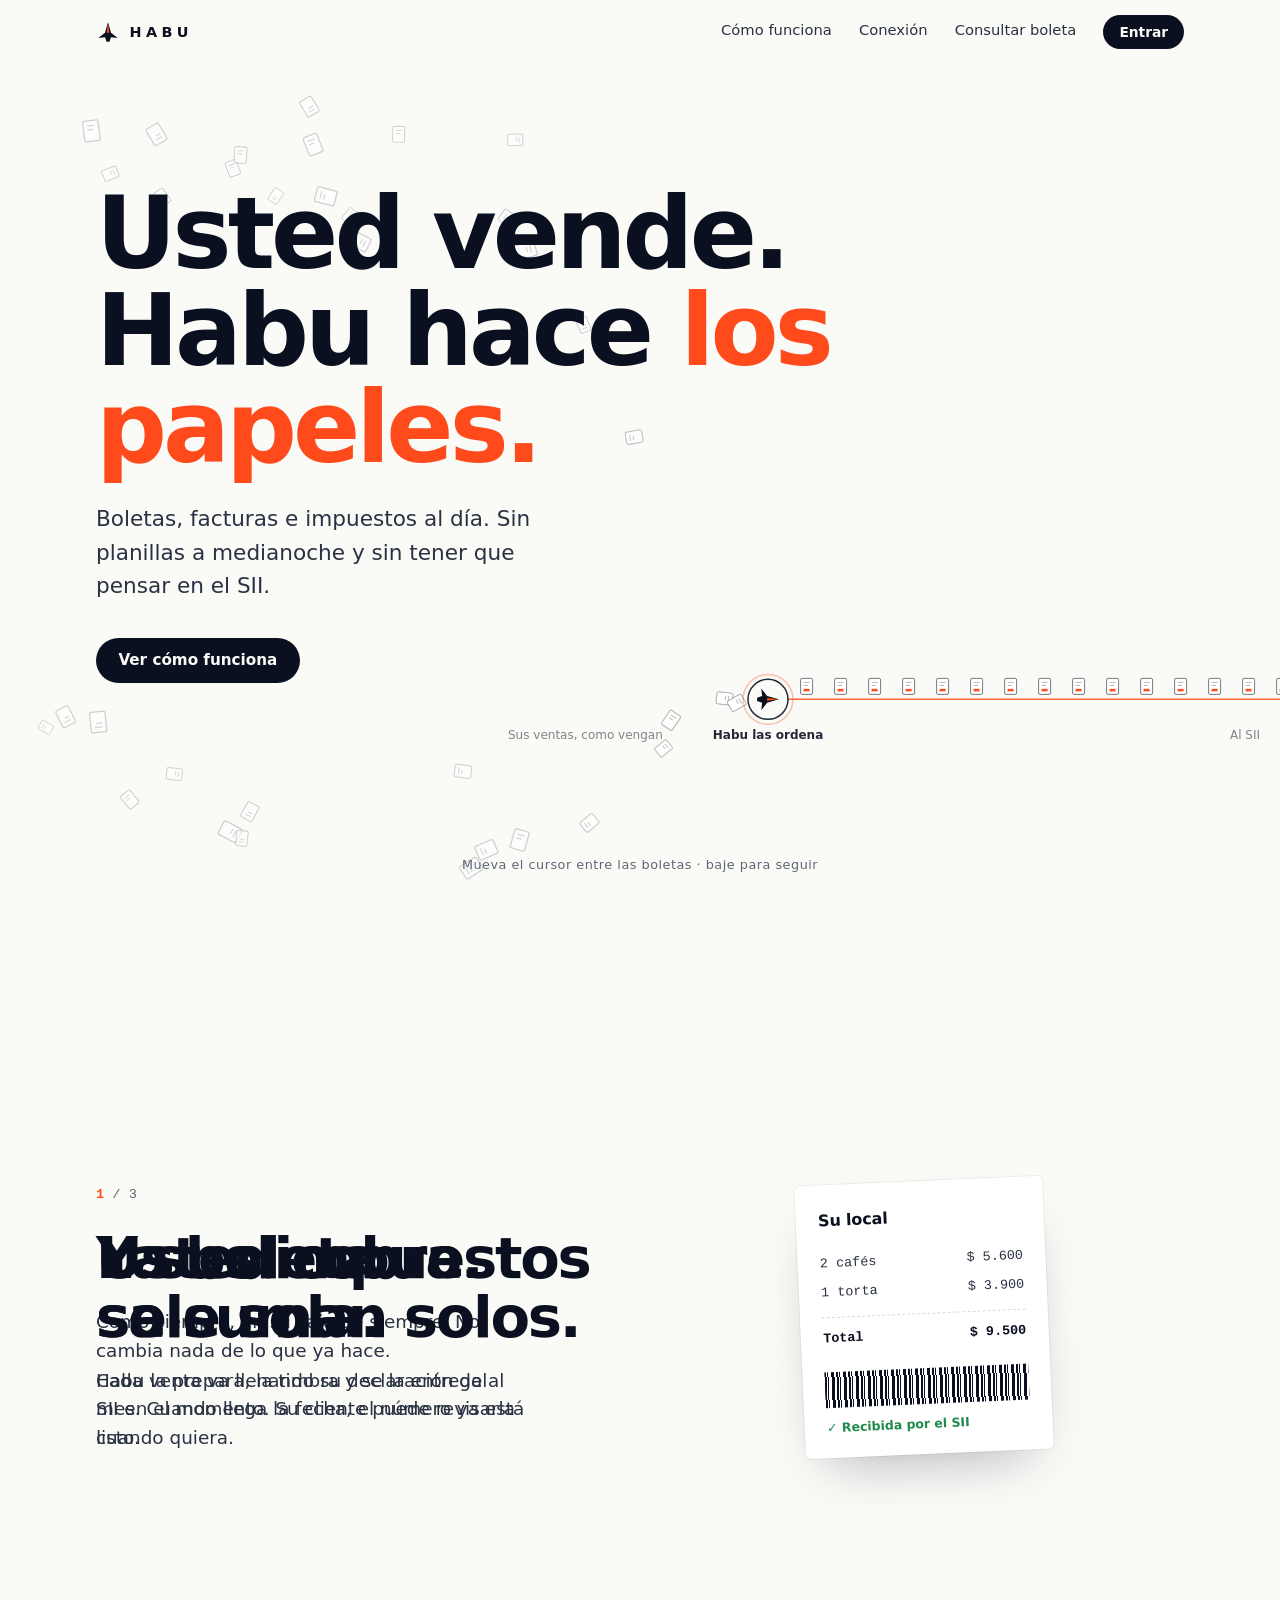
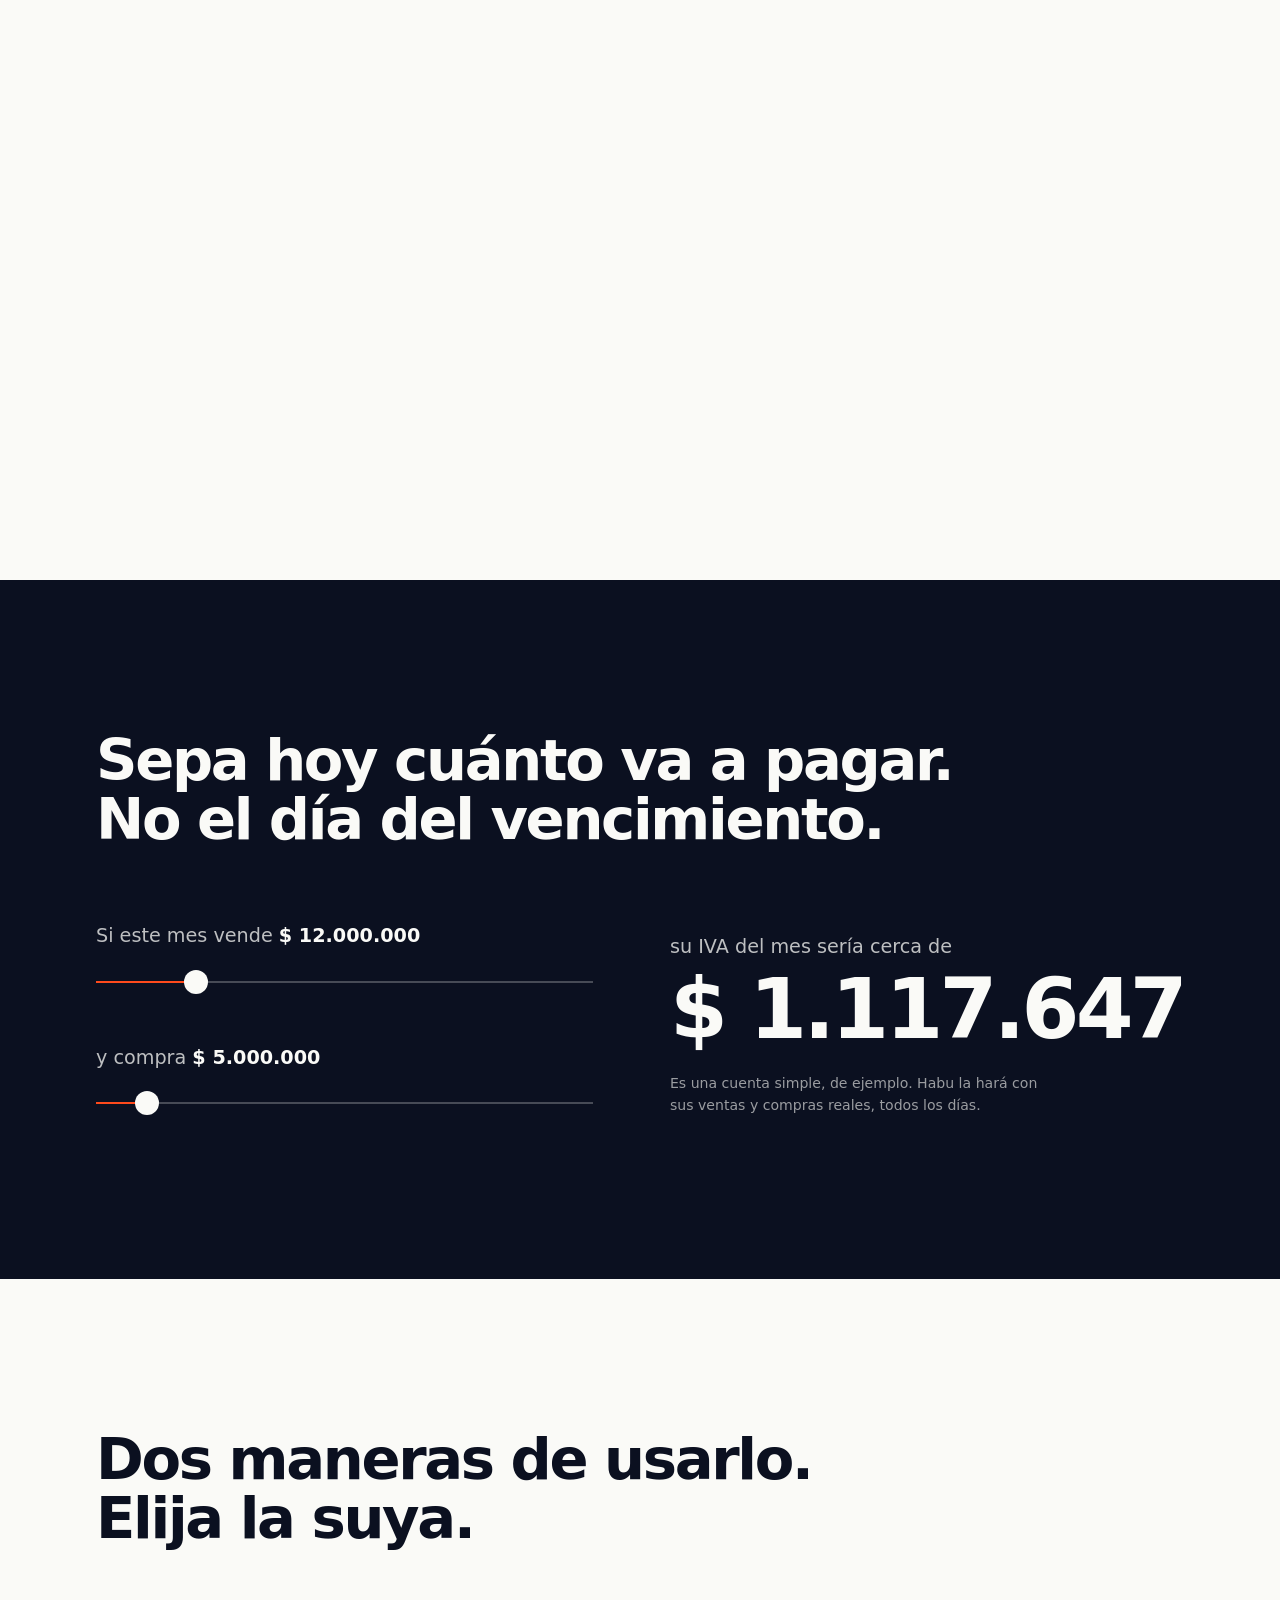
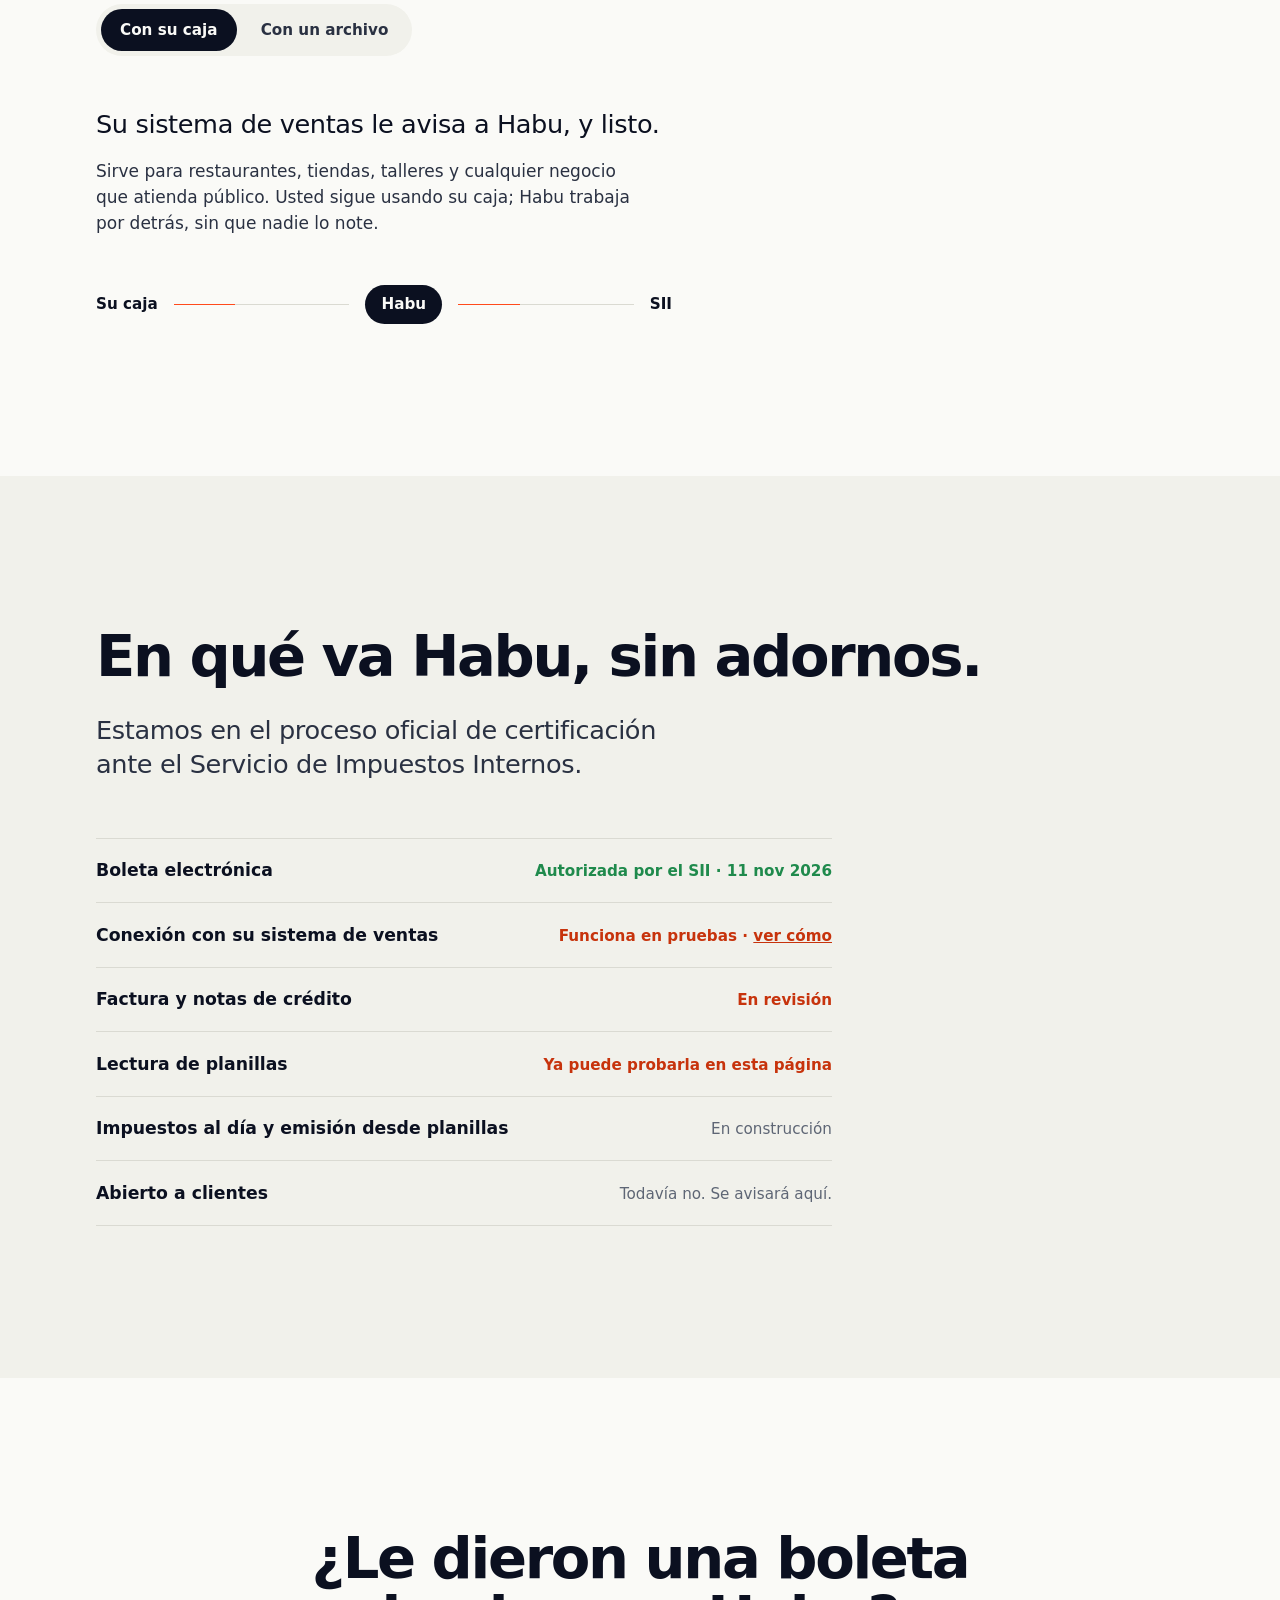
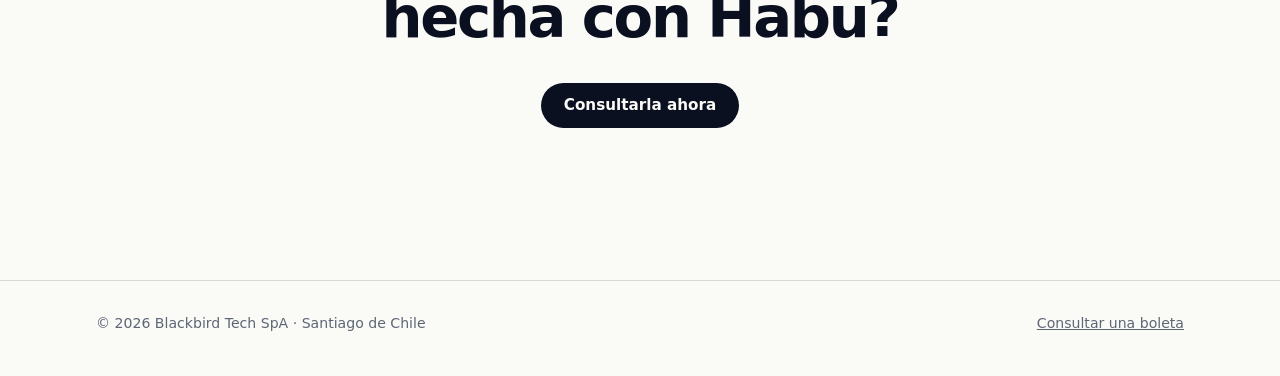
==== index.html @ 396c674a "Botón Entrar, página de conexión con su sistema de ventas y estado al día Co-Authored-By: Claude Fab" ====
<!doctype html>
<html lang="es-CL">
<head>
<meta charset="utf-8">
<meta name="viewport" content="width=device-width,initial-scale=1">
<title>Habu — Usted vende. Habu hace los papeles.</title>
<meta name="description" content="Boletas, facturas e impuestos al día para su negocio. Habu se conecta a su caja o recibe su planilla, y se entiende con el SII por usted.">
<meta name="theme-color" content="#FAFAF7">
<meta property="og:title" content="Habu — Usted vende. Habu hace los papeles.">
<meta property="og:description" content="Boletas, facturas e impuestos al día para su negocio. Habu se conecta a su caja o recibe su planilla, y se entiende con el SII por usted.">
<meta property="og:type" content="website">
<meta property="og:url" content="https://habu.cl/">
<link rel="canonical" href="https://habu.cl/">
<link rel="icon" href="/favicon.svg" type="image/svg+xml">
<link rel="stylesheet" href="/site.css?v=20261111a">
</head>
<body>
<header class="cabecera">
  <div class="contenedor">
    <a class="marca" href="/" aria-label="Habu, inicio"><svg viewBox="0 0 64 64" aria-hidden="true"><path d="M32 6 40 34 58 48 40 46 36 58H28L24 46 6 48 24 34Z" fill="currentColor"/><path d="M32 6 35.500 34H28.500Z" fill="#ff4a1c"/></svg>HABU</a>
    <nav class="nav" aria-label="Principal">
      <a href="/#como">Cómo funciona</a>
      <a href="/conexion/">Conexión</a>
      <a href="/boleta/">Consultar boleta</a>
      <a class="boton" href="https://cuenta.habu.cl/">Entrar</a>
    </nav>
  </div>
</header>

<main>

<section class="portada">
  <canvas class="corriente" data-corriente aria-hidden="true"></canvas>
  <div class="contenedor">
    <h1>Usted vende.<br>Habu hace <i>los papeles.</i></h1>
    <p class="bajada">Boletas, facturas e impuestos al día. Sin planillas a medianoche y sin tener que pensar en el SII.</p>
    <a class="boton" href="#como">Ver cómo funciona</a>
  </div>
  <p class="pista" aria-hidden="true">Mueva el cursor entre las boletas · baje para seguir</p>
</section>

<section class="historia" id="como" data-historia data-paso="0">
  <div class="escena">
    <div class="contenedor">
      <div class="relato">
        <p class="cuenta"><b data-n>1</b> / 3</p>
        <div class="pasos">
          <div class="paso"><h2>Usted cobra.</h2><p>Como siempre, en su caja de siempre. No cambia nada de lo que ya hace.</p></div>
          <div class="paso"><h2>La boleta sale sola.</h2><p>Habu la prepara, la timbra y se la entrega al SII en el momento. Su cliente puede revisarla cuando quiera.</p></div>
          <div class="paso"><h2>Y sus impuestos se suman solos.</h2><p>Cada venta va llenando su declaración del mes. Cuando llega la fecha, el número ya está listo.</p></div>
        </div>
      </div>
      <div class="mesa" aria-hidden="true">
        <div class="recibo">
          <p class="local">Su local</p>
          <p class="linea"><span>2 cafés</span><span>$ 5.600</span></p>
          <p class="linea"><span>1 torta</span><span>$ 3.900</span></p>
          <p class="linea total"><span>Total</span><span>$ 9.500</span></p>
          <div class="timbre"><i></i><span>Recibida por el SII</span></div>
        </div>
        <div class="mes">
          <p>Su declaración de este mes</p>
          <b data-mes>$ 412.300</b>
          <div class="barra"><i></i></div>
          <small>Se va llenando con cada venta</small>
        </div>
      </div>
    </div>
  </div>
</section>

<section class="calculo" id="impuestos">
  <div class="contenedor">
    <h2 class="aparece">Sepa hoy cuánto va a pagar.<br>No el día del vencimiento.</h2>
    <div class="simulador aparece">
      <div class="perillas">
        <label for="ventas">Si este mes vende <output data-ventas-txt>$ 12.000.000</output></label>
        <input id="ventas" type="range" min="1" max="60" step="0.5" value="12" data-ventas>
        <label for="compras">y compra <output data-compras-txt>$ 5.000.000</output></label>
        <input id="compras" type="range" min="0" max="60" step="0.5" value="5" data-compras>
      </div>
      <div class="resultado">
        <p>su IVA del mes sería cerca de</p>
        <b data-iva>$ 1.117.647</b>
        <small>Es una cuenta simple, de ejemplo. Habu la hará con sus ventas y compras reales, todos los días.</small>
      </div>
    </div>
  </div>
</section>

<section class="formas" id="formas">
  <div class="contenedor">
    <h2 class="aparece">Dos maneras de usarlo.<br>Elija la suya.</h2>
    <div class="selector aparece" role="tablist" aria-label="Maneras de usar Habu">
      <button role="tab" aria-selected="true" aria-controls="forma-caja" id="tab-caja" data-forma="caja">Con su caja</button>
      <button role="tab" aria-selected="false" aria-controls="forma-archivo" id="tab-archivo" data-forma="archivo" tabindex="-1">Con un archivo</button>
    </div>
    <div class="forma aparece" id="forma-caja" role="tabpanel" aria-labelledby="tab-caja">
      <p class="grande">Su sistema de ventas le avisa a Habu, y listo.</p>
      <p>Sirve para restaurantes, tiendas, talleres y cualquier negocio que atienda público. Usted sigue usando su caja; Habu trabaja por detrás, sin que nadie lo note.</p>
      <div class="hilo" aria-hidden="true"><span>Su caja</span><i></i><span class="yo">Habu</span><i></i><span>SII</span></div>
    </div>
    <div class="forma aparece" id="forma-archivo" role="tabpanel" aria-labelledby="tab-archivo" hidden>
      <p class="grande">¿Muchas boletas de una vez? Suba su planilla.</p>
      <p>Sin conectar nada y sin plantillas. Habu entiende su planilla como venga: en Excel o CSV, con las columnas en cualquier orden y con los nombres que usted usa. Pruébelo ahora.</p>
      <div class="buzon" data-buzon data-servicio="https://boletas.habu.cl/planilla" tabindex="0" role="button" aria-label="Elegir una planilla para que Habu la lea">
        <input type="file" data-archivo hidden accept=".xlsx,.xls,.csv,.tsv,.txt,.xml,.htm,.html">
        <p class="buzon-txt" data-buzon-txt>Arrastre aquí su planilla, o toque para elegirla</p>
      </div>
      <p class="letra">¿No tiene una a mano? <button class="enlace" type="button" data-ejemplo>Pruebe con una de ejemplo, desordenada a propósito.</button></p>
      <div class="lectura" data-lectura hidden aria-live="polite"></div>
      <p class="letra">Habu lee su planilla y le muestra qué entendió. El archivo no se guarda, y desde aquí no se emite ninguna boleta.</p>
    </div>
  </div>
</section>

<section class="estado" id="estado">
  <div class="contenedor">
    <h2 class="aparece">En qué va Habu, sin adornos.</h2>
    <p class="grande aparece">Estamos en el proceso oficial de certificación ante el Servicio de Impuestos Internos.</p>
    <ul class="hitos aparece">
      <li class="hecho"><span>Boleta electrónica</span><em>Autorizada por el SII · 11 nov 2026</em></li>
      <li class="curso"><span>Conexión con su sistema de ventas</span><em>Funciona en pruebas · <a href="/conexion/">ver cómo</a></em></li>
      <li class="curso"><span>Factura y notas de crédito</span><em>En revisión</em></li>
      <li class="curso"><span>Lectura de planillas</span><em>Ya puede probarla en esta página</em></li>
      <li><span>Impuestos al día y emisión desde planillas</span><em>En construcción</em></li>
      <li><span>Abierto a clientes</span><em>Todavía no. Se avisará aquí.</em></li>
    </ul>
  </div>
</section>

<section class="cierre">
  <div class="contenedor">
    <h2 class="aparece">¿Le dieron una boleta hecha con Habu?</h2>
    <a class="boton aparece" href="/boleta/">Consultarla ahora</a>
  </div>
</section>

</main>

<footer>
  <div class="contenedor">
    <span>© 2026 Blackbird Tech SpA · Santiago de Chile</span>
    <a href="/boleta/">Consultar una boleta</a>
  </div>
</footer>

<script src="/site.js?v=20261111a" defer></script>
</body>
</html>
---- site.css ----
:root{
  --papel:#FAFAF7; --papel-2:#F1F1EB; --tinta:#0B1020; --tinta-2:#2A3142; --gris:#5E6675; --raya:#DADAD2;
  --fuego:#FF4A1C; --bien:#1F8A4C;
  --sans:"Inter","SF Pro Display",system-ui,-apple-system,"Segoe UI",Roboto,"Helvetica Neue",Arial,sans-serif;
  --mono:ui-monospace,"SF Mono","JetBrains Mono",Menlo,Consolas,monospace;
  --ancho:68rem; --suave:cubic-bezier(.2,.7,.2,1);
}
*{box-sizing:border-box}
html{scroll-behavior:smooth;-webkit-text-size-adjust:100%}
body{margin:0;background:var(--papel);color:var(--tinta);font-family:var(--sans);font-size:1.0625rem;line-height:1.55;-webkit-font-smoothing:antialiased;text-rendering:optimizeLegibility}
a{color:inherit}
::selection{background:var(--fuego);color:#fff}
:focus-visible{outline:2px solid var(--tinta);outline-offset:3px;border-radius:.3rem}
.contenedor{width:min(100% - 2.5rem,var(--ancho));margin-inline:auto}
h1,h2{font-weight:800;letter-spacing:-.04em;line-height:.98;margin:0;text-wrap:balance}
h1{font-size:clamp(2.8rem,8vw,6.2rem)}
h2{font-size:clamp(2rem,4.6vw,3.6rem);line-height:1.02}
h1 i{font-style:normal;color:var(--fuego)}
p{margin:0}

/* Cabecera */
.cabecera{position:sticky;top:0;z-index:20;background:rgba(250,250,247,.86);backdrop-filter:saturate(160%) blur(12px);-webkit-backdrop-filter:saturate(160%) blur(12px)}
.cabecera .contenedor{display:flex;align-items:center;justify-content:space-between;height:4rem}
.marca{display:flex;align-items:center;gap:.6rem;text-decoration:none;font-weight:800;letter-spacing:.3em;font-size:.9rem}
.marca svg{width:1.5rem;height:1.5rem}
.nav{display:flex;gap:1.7rem;align-items:center;font-size:.92rem;color:var(--tinta-2)}
.nav a{text-decoration:none}
.nav a:not(.boton){background:linear-gradient(currentColor,currentColor) 0 100%/0 1px no-repeat;transition:background-size .3s var(--suave);padding-bottom:.15rem}
.nav a:not(.boton):hover{background-size:100% 1px}
@media (max-width:46rem){.nav a:not(.boton){display:none}}
.boton{display:inline-flex;align-items:center;justify-content:center;padding:.85rem 1.4rem;border-radius:99rem;border:0;background:var(--tinta);color:var(--papel);text-decoration:none;font:700 .95rem var(--sans);cursor:pointer;transition:background .25s,transform .25s var(--suave)}
.boton:hover{background:var(--fuego);transform:translateY(-1px)}
.nav .boton{padding:.55rem 1rem;font-size:.86rem;white-space:nowrap}

/* Portada */
.portada{position:relative;min-height:calc(100svh - 4rem);display:flex;align-items:center;overflow:hidden}
.corriente{position:absolute;inset:0;width:100%;height:100%;display:block}
.portada .contenedor{position:relative;padding-block:3rem 9rem}
.bajada{font-size:clamp(1.1rem,1.7vw,1.35rem);color:var(--tinta-2);max-width:31rem;margin:1.6rem 0 2.2rem}
.pista{position:absolute;left:0;right:0;bottom:1.6rem;text-align:center;font-size:.8rem;color:var(--gris);letter-spacing:.04em}
@media (hover:none){.pista{visibility:hidden}.pista::after{content:"Baje para seguir";visibility:visible;position:absolute;left:0;right:0}}

/* Historia: tres pasos en una escena fija */
.historia{height:320vh;position:relative}
.escena{position:sticky;top:4rem;height:calc(100svh - 4rem);display:flex;align-items:center;overflow:hidden}
.escena .contenedor{display:grid;grid-template-columns:1fr 1fr;gap:3rem;align-items:center}
.cuenta{font-family:var(--mono);font-size:.85rem;color:var(--gris);margin-bottom:1.6rem}
.cuenta b{color:var(--fuego);font-weight:600}
.pasos{display:grid}
.paso{grid-area:1/1;opacity:0;transform:translateY(1.2rem);transition:opacity .5s var(--suave),transform .5s var(--suave);pointer-events:none}
.paso p{font-size:1.15rem;color:var(--tinta-2);max-width:27rem;margin-top:1.2rem}
[data-paso="0"] .paso:nth-child(1),[data-paso="1"] .paso:nth-child(2),[data-paso="2"] .paso:nth-child(3){opacity:1;transform:none;pointer-events:auto}
.mesa{position:relative;height:26rem;display:grid;place-items:center}
.recibo{width:15.5rem;background:#fff;border-radius:.35rem;padding:1.5rem 1.4rem 1.3rem;font-family:var(--mono);font-size:.84rem;box-shadow:0 1.6rem 3.5rem -1.6rem rgba(11,16,32,.35),0 0 0 1px rgba(11,16,32,.06);transform:rotate(-2.5deg);transition:transform .8s var(--suave)}
.recibo .local{font-family:var(--sans);font-weight:800;letter-spacing:-.01em;font-size:1rem;margin-bottom:1rem}
.linea span{white-space:nowrap}
.linea{display:flex;justify-content:space-between;gap:1rem;padding:.25rem 0;color:var(--tinta-2)}
.linea.total{border-top:1px dashed var(--raya);margin-top:.6rem;padding-top:.7rem;color:var(--tinta);font-weight:700}
.timbre{margin-top:1.1rem;display:grid;gap:.6rem;opacity:0;transform:scale(1.06);transition:opacity .5s .15s,transform .5s .15s var(--suave)}
.timbre i{height:2.3rem;background:repeating-linear-gradient(90deg,var(--tinta) 0 2px,transparent 2px 3px,var(--tinta) 3px 4px,transparent 4px 7px,var(--tinta) 7px 10px,transparent 10px 12px)}
.timbre span{font-family:var(--sans);font-size:.78rem;font-weight:700;color:var(--bien)}
.timbre span::before{content:"✓ "}
.mes{position:absolute;right:0;bottom:1rem;width:14.5rem;background:var(--tinta);color:var(--papel);border-radius:.9rem;padding:1.2rem 1.3rem 1.3rem;opacity:0;transform:translateY(1.5rem);transition:opacity .6s var(--suave),transform .6s var(--suave)}
.mes p{font-size:.8rem;opacity:.7}
.mes b{display:block;font-size:1.9rem;letter-spacing:-.03em;font-variant-numeric:tabular-nums;margin:.2rem 0 .8rem}
.mes small{font-size:.76rem;opacity:.6}
.barra{height:.3rem;border-radius:99rem;background:rgba(127,127,127,.25);overflow:hidden;margin-bottom:.6rem}
.barra i{display:block;height:100%;width:0;border-radius:inherit;background:var(--fuego);transition:width 1.2s var(--suave)}
[data-paso="1"] .recibo,[data-paso="2"] .recibo{transform:rotate(0)}
[data-paso="1"] .timbre,[data-paso="2"] .timbre{opacity:1;transform:none}
[data-paso="2"] .recibo{transform:translate(-4.5rem,-2.5rem) rotate(-4deg) scale(.92)}
[data-paso="2"] .mes{opacity:1;transform:none}
[data-paso="2"] .mes .barra i{width:38%}
@media (max-width:52rem){
  .escena .contenedor{grid-template-columns:1fr;gap:1rem;align-content:center}
  .mesa{height:19rem;order:-1}
  .recibo{width:13.5rem;font-size:.78rem;padding:1.1rem 1.1rem 1rem}
  .mes{width:12.5rem;bottom:0}
  [data-paso="2"] .recibo{transform:translate(-3rem,-2rem) rotate(-4deg) scale(.86)}
  .paso p{font-size:1.05rem;margin-top:.8rem}
  .cuenta{margin-bottom:.8rem}
}

/* Secciones */
section:not(.portada):not(.historia){padding-block:clamp(5rem,12vw,9.5rem)}
.grande{font-size:clamp(1.25rem,2.2vw,1.6rem);line-height:1.35;letter-spacing:-.015em;max-width:36rem}
.letra{font-size:.85rem;color:var(--gris)}

/* Cálculo */
.calculo{background:var(--tinta);color:var(--papel)}
.simulador{display:grid;grid-template-columns:1fr 1fr;gap:clamp(2rem,6vw,5rem);align-items:center;margin-top:clamp(2.5rem,6vw,4.5rem)}
@media (max-width:52rem){.simulador{grid-template-columns:1fr}}
.perillas label{display:block;font-size:1.2rem;color:rgba(250,250,247,.75);margin:0 0 .9rem}
.perillas label+input+label{margin-top:2.4rem}
.perillas output{color:var(--papel);font-weight:700;font-variant-numeric:tabular-nums;white-space:nowrap}
input[type=range]{-webkit-appearance:none;appearance:none;width:100%;height:2rem;background:transparent;margin:0;cursor:grab;--p:20%}
input[type=range]:active{cursor:grabbing}
input[type=range]::-webkit-slider-runnable-track{height:2px;background:linear-gradient(90deg,var(--fuego) var(--p),rgba(250,250,247,.25) var(--p))}
input[type=range]::-moz-range-track{height:2px;background:rgba(250,250,247,.25)}
input[type=range]::-moz-range-progress{height:2px;background:var(--fuego)}
input[type=range]::-webkit-slider-thumb{-webkit-appearance:none;width:1.5rem;height:1.5rem;border-radius:50%;background:var(--papel);margin-top:calc(-.75rem + 1px);box-shadow:0 0 0 0 rgba(255,74,28,.4);transition:box-shadow .25s,transform .25s}
input[type=range]::-moz-range-thumb{width:1.5rem;height:1.5rem;border:0;border-radius:50%;background:var(--papel)}
input[type=range]:hover::-webkit-slider-thumb,input[type=range]:focus-visible::-webkit-slider-thumb{box-shadow:0 0 0 .6rem rgba(255,74,28,.28);transform:scale(1.08)}
input[type=range]:focus-visible{outline:none}
.resultado p{font-size:1.2rem;color:rgba(250,250,247,.75)}
.resultado b{display:block;font-size:clamp(2.8rem,7vw,5.2rem);font-weight:800;letter-spacing:-.045em;line-height:1.05;font-variant-numeric:tabular-nums;margin:.3rem 0 1.2rem;white-space:nowrap}
.resultado small{display:block;font-size:.88rem;color:rgba(250,250,247,.6);max-width:24rem}

/* Formas de uso */
.selector{display:inline-flex;gap:.3rem;padding:.3rem;border-radius:99rem;background:var(--papel-2);margin:clamp(2rem,5vw,3.5rem) 0 clamp(2rem,5vw,3.2rem);max-width:100%}
.selector button{border:0;background:transparent;font:600 .95rem var(--sans);color:var(--tinta-2);padding:.75rem 1.2rem;border-radius:99rem;cursor:pointer;white-space:nowrap;transition:background .3s,color .3s}
.selector button[aria-selected=true]{background:var(--tinta);color:var(--papel)}
@media (max-width:30rem){.selector button{padding:.7rem .85rem;font-size:.86rem}}
.forma{animation:llega .5s var(--suave)}
@keyframes llega{from{opacity:0;transform:translateY(.8rem)}}
.forma>p:not(.grande):not(.letra){color:var(--tinta-2);max-width:34rem;margin-top:1rem}
.hilo{display:flex;align-items:center;gap:1rem;margin-top:3rem;font-weight:700;font-size:.95rem;max-width:36rem}
.hilo span{white-space:nowrap}
.hilo .yo{background:var(--tinta);color:var(--papel);padding:.5rem 1rem;border-radius:99rem}
.hilo i{flex:1;height:1px;background:var(--raya);position:relative;overflow:hidden}
.hilo i::after{content:"";position:absolute;inset:0;width:35%;background:var(--fuego);animation:corre 1.8s linear infinite}
.hilo i:last-of-type::after{animation-delay:.9s}
@keyframes corre{from{transform:translateX(-100%)}to{transform:translateX(300%)}}
.buzon{margin:2.5rem 0 .8rem;max-width:36rem;border:1.5px dashed var(--raya);border-radius:1.2rem;padding:2.6rem 1.6rem 2.2rem;text-align:center;cursor:pointer;transition:border-color .25s,background .25s,transform .25s var(--suave)}
.buzon:hover,.buzon.encima{border-color:var(--tinta);background:#fff}
.buzon.encima{transform:scale(1.015)}
.buzon-txt{color:var(--tinta-2)}
.buzon.andando{border-style:solid;border-color:var(--tinta);background:#fff;cursor:progress}
.buzon.andando .buzon-txt{animation:late 1.2s ease-in-out infinite}
@keyframes late{50%{opacity:.45}}
.enlace{border:0;background:none;padding:0;font:inherit;text-align:left;color:var(--tinta);cursor:pointer;text-decoration:underline;text-underline-offset:.2em}
.enlace:hover{color:var(--fuego)}
.lectura{max-width:36rem;margin:1.6rem 0 1.4rem;padding:1.6rem 1.6rem 1.4rem;background:#fff;border-radius:1.2rem;box-shadow:0 1.6rem 3.5rem -2rem rgba(11,16,32,.3),0 0 0 1px rgba(11,16,32,.06);animation:llega .5s var(--suave)}
.lectura p{color:var(--tinta-2)}
.lectura-n{display:block;font-size:clamp(2.2rem,6vw,3.4rem);font-weight:800;letter-spacing:-.04em;line-height:1.1;font-variant-numeric:tabular-nums;color:var(--bien)}
.lectura-no{font-size:1.1rem;font-weight:600;color:var(--tinta) !important}
.lectura h4{margin:1.5rem 0 .5rem;font-size:.8rem;font-weight:700;letter-spacing:.06em;text-transform:uppercase;color:var(--gris)}
.lectura ul{list-style:none;margin:0;padding:0;display:grid;gap:.4rem;font-size:.97rem}
.lectura li{padding-left:1rem;position:relative;overflow-wrap:anywhere}
.lectura li::before{content:"";position:absolute;left:0;top:.62em;width:.35rem;height:.35rem;border-radius:50%;background:var(--fuego)}
.lectura-fin{margin-top:1.5rem;padding-top:1.1rem;border-top:1px solid var(--raya);font-size:.92rem}

/* Estado */
.estado{background:var(--papel-2)}
.estado .grande{margin-top:1.6rem;color:var(--tinta-2)}
.hitos{list-style:none;margin:clamp(2.5rem,5vw,3.5rem) 0 0;padding:0;max-width:46rem}
.hitos li{display:flex;justify-content:space-between;align-items:baseline;gap:.4rem 2rem;flex-wrap:wrap;padding:1.15rem 0;border-top:1px solid var(--raya);font-weight:700;font-size:1.08rem}
.hitos li:last-child{border-bottom:1px solid var(--raya)}
.hitos em{font-style:normal;font-weight:400;font-size:.95rem;color:var(--gris)}
.hitos .hecho em{color:var(--bien);font-weight:600}
.hitos .curso em{color:#C7330C;font-weight:600}

/* Cierre y pie */
.cierre{text-align:center}
.cierre .boton{margin-top:2.2rem}
footer{padding:2rem 0 2.6rem;color:var(--gris);font-size:.88rem;border-top:1px solid var(--raya)}
footer .contenedor{display:flex;flex-wrap:wrap;gap:.8rem 2rem;justify-content:space-between}

/* Consulta de boleta */
.hoja{max-width:32rem;margin-inline:auto;padding-block:clamp(3rem,8vw,6rem)}
.hoja h1{font-size:clamp(2.2rem,5vw,3.2rem)}
.hoja>p{color:var(--tinta-2);margin:1.1rem 0 2.2rem}
.hoja>.boton{margin-top:.5rem}
.formulario label{display:block;font-size:.85rem;font-weight:600;color:var(--tinta-2);margin:1.3rem 0 .45rem}
.formulario label:first-child{margin-top:0}
.formulario input,.formulario select{width:100%;font:inherit;color:var(--tinta);background:#fff;border:1px solid var(--raya);border-radius:.7rem;padding:.85rem .95rem;outline:none;transition:border-color .2s,box-shadow .2s;appearance:none}
.formulario input:focus,.formulario select:focus{border-color:var(--tinta);box-shadow:0 0 0 .22rem rgba(11,16,32,.08)}
.formulario input::placeholder{color:#B4B7BD}
.dos{display:grid;grid-template-columns:1fr 1fr;gap:1rem}
@media (max-width:30rem){.dos{grid-template-columns:1fr}}
.formulario .boton{width:100%;margin-top:1.8rem;padding:1rem}
.formulario .boton[disabled]{opacity:.4;cursor:not-allowed;transform:none;background:var(--tinta)}
.aviso{background:var(--papel-2);border-radius:.7rem;padding:.9rem 1rem;font-size:.95rem}
.ayuda{margin-top:1.6rem !important;color:var(--gris) !important;font-size:.88rem}

/* Aparición */
.aparece{opacity:0;transform:translateY(1.2rem);transition:opacity .8s var(--suave),transform .8s var(--suave)}
.aparece.visto{opacity:1;transform:none}
@media (prefers-reduced-motion:reduce){
  *{animation:none!important;transition:none!important;scroll-behavior:auto!important}
  .aparece{opacity:1;transform:none}
  .historia{height:auto}
  .escena{position:static;height:auto;padding-block:5rem}
  .pasos{gap:2.5rem}.paso{grid-area:auto;opacity:1;transform:none}
  .timbre,.mes{opacity:1;transform:none}.cuenta,.pista{display:none}
}

/* Página de conexión */
.hoja.ancha{max-width:46rem}
.hoja h2{font-size:1.25rem;letter-spacing:-.02em;margin:2.6rem 0 .8rem}
.aviso.visible{display:block}
pre.codigo{background:var(--tinta);color:var(--papel);border-radius:.8rem;padding:1rem 1.1rem;margin:.7rem 0 .3rem;font:500 .82rem/1.6 ui-monospace,"SF Mono",Menlo,Consolas,monospace;white-space:pre-wrap;overflow-wrap:anywhere}
.pasos-doc{padding-left:1.2rem;display:grid;gap:1.2rem}
.pasos-doc li::marker{font-weight:800}
.tabla-doc{display:grid;border-top:1px solid var(--raya)}
.tabla-doc div{display:grid;grid-template-columns:13rem 1fr;gap:.2rem 1.2rem;padding:.85rem 0;border-bottom:1px solid var(--raya)}
.tabla-doc code{font:500 .82rem ui-monospace,"SF Mono",Menlo,Consolas,monospace;overflow-wrap:anywhere}
.tabla-doc span{grid-column:2;color:var(--tinta-2);font-size:.92rem}
.garantias{list-style:none;padding:0;display:grid;gap:.9rem}
.garantias li{padding-left:1.1rem;border-left:2px solid var(--fuego)}
.hoja.ancha>.boton{margin-top:2.4rem}
@media (max-width:46rem){.tabla-doc div{grid-template-columns:1fr}.tabla-doc span{grid-column:1}}
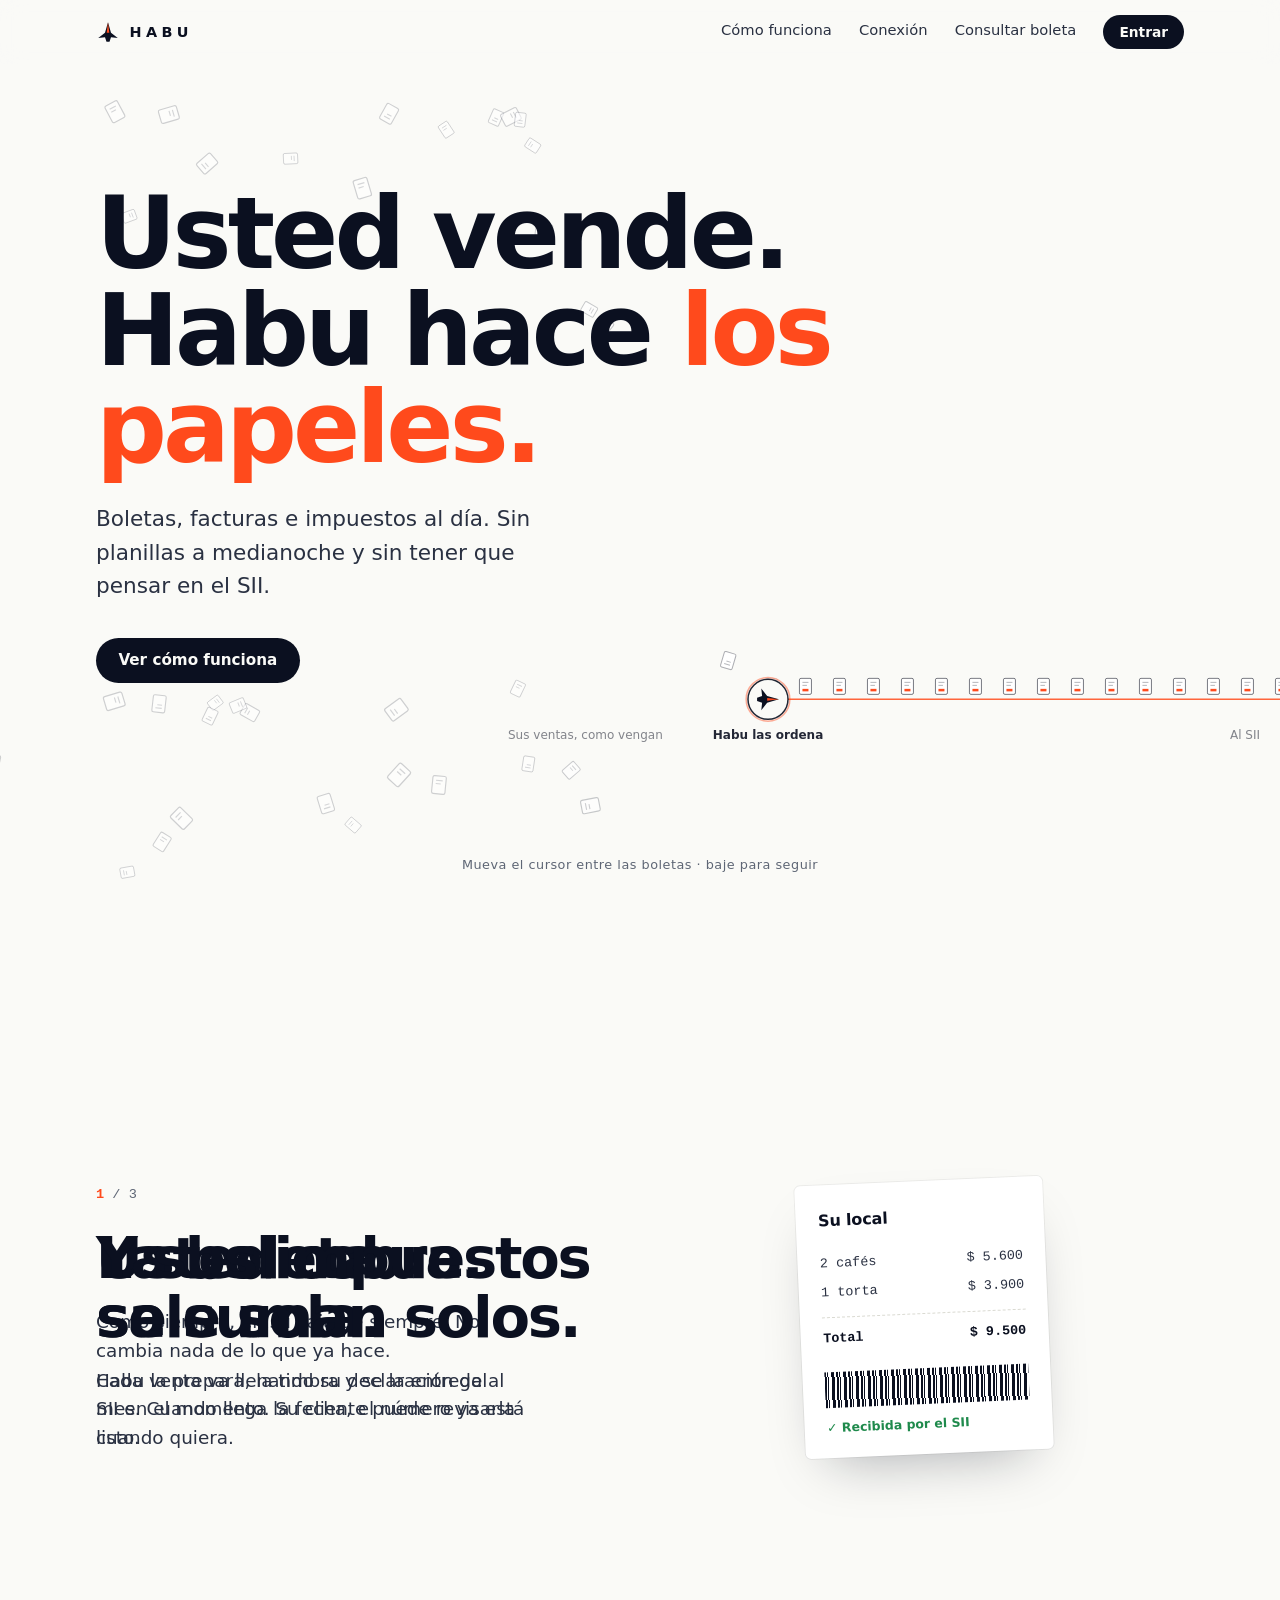
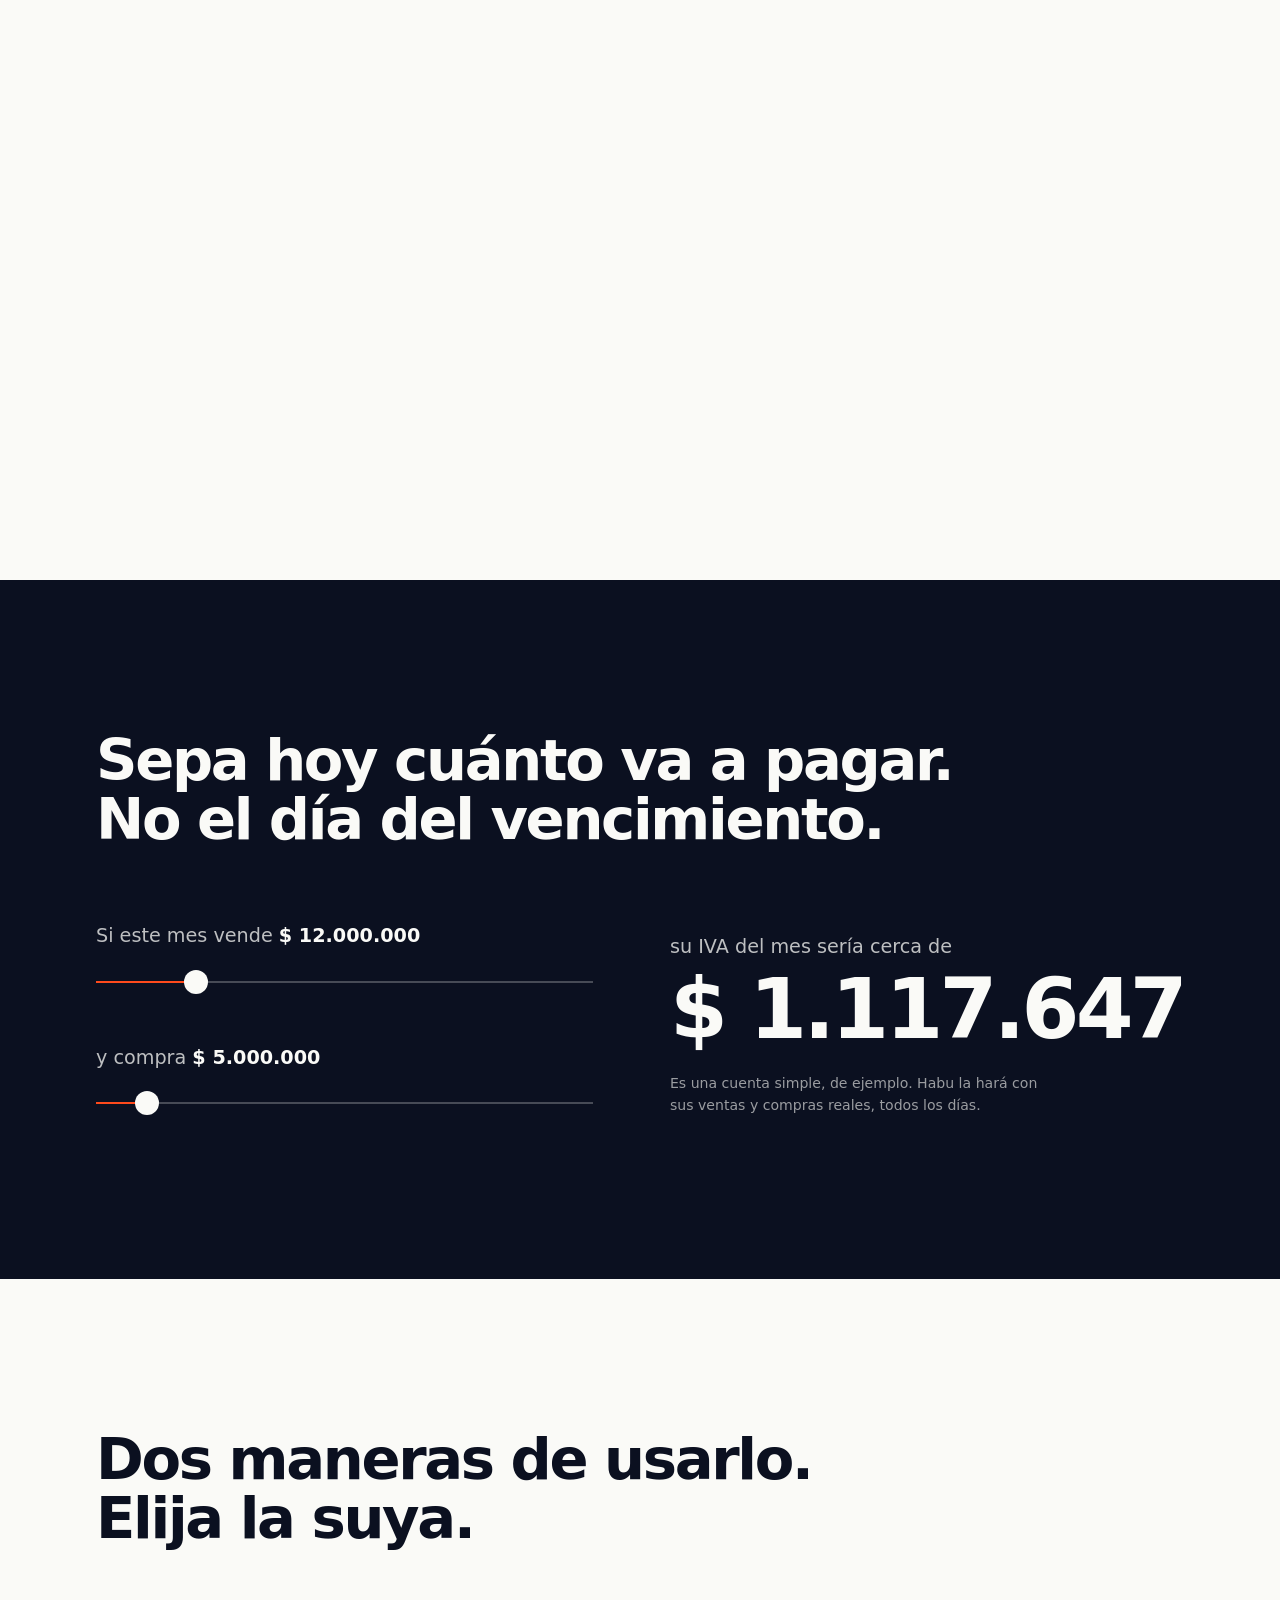
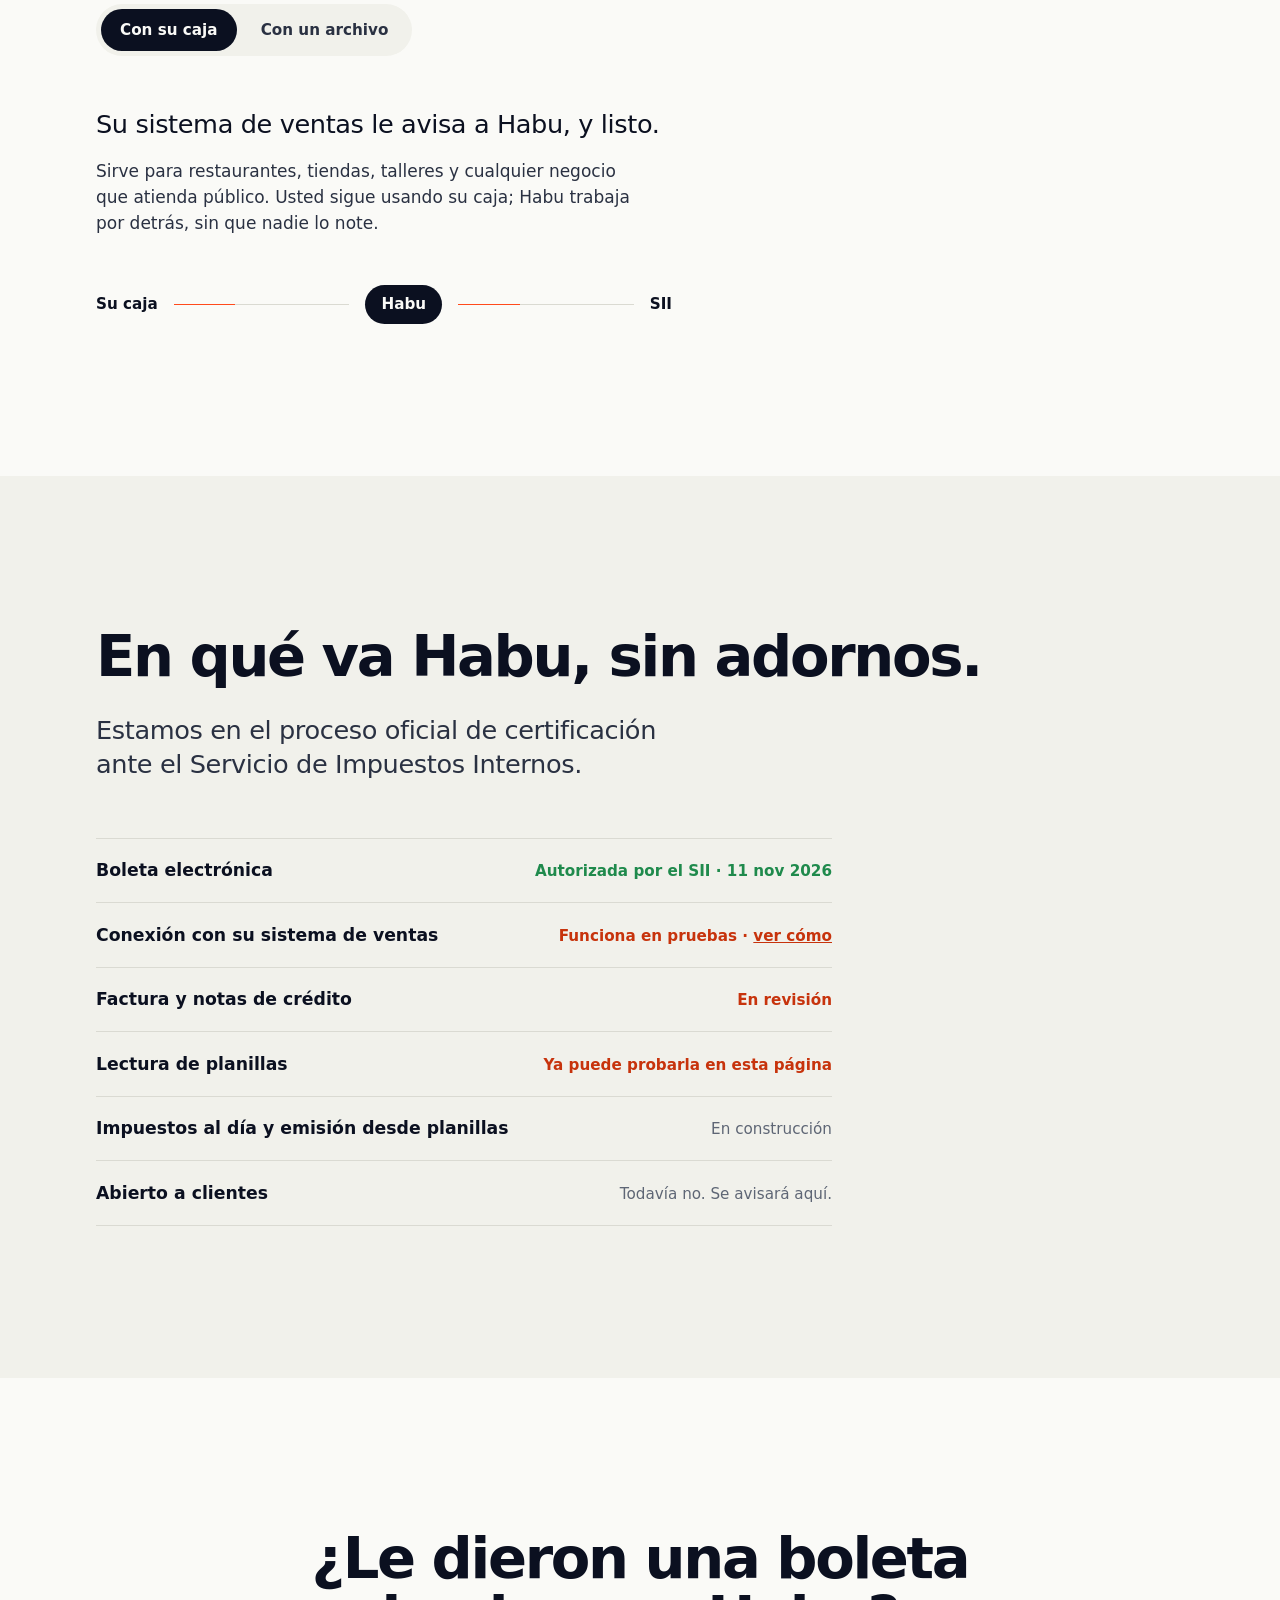
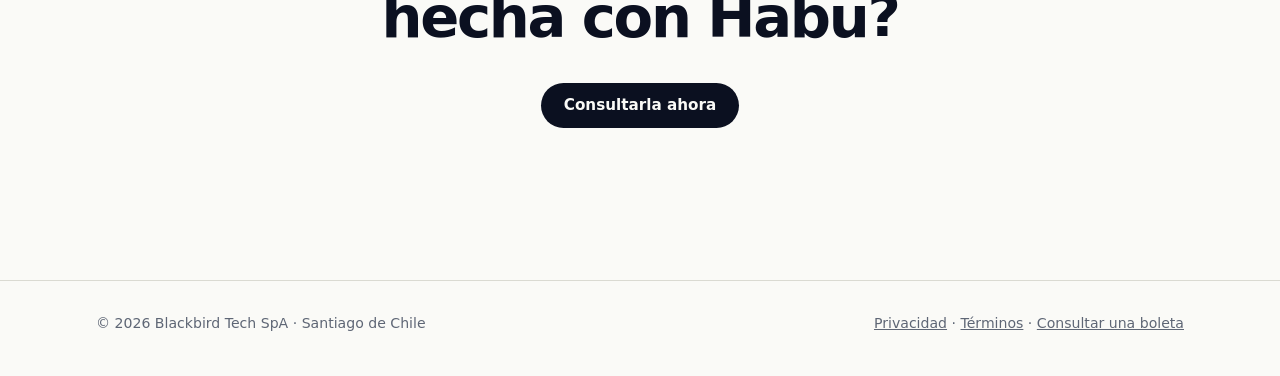
==== commit ab0339a5: "Política de privacidad y términos de uso; enlaces en el pie Co-Authored-By: Claude Fable 5.2 <norepl" ====
--- a/index.html
+++ b/index.html
@@ -12,7 +12,7 @@
 <meta property="og:url" content="https://habu.cl/">
 <link rel="canonical" href="https://habu.cl/">
 <link rel="icon" href="/favicon.svg" type="image/svg+xml">
-<link rel="stylesheet" href="/site.css?v=20261111a">
+<link rel="stylesheet" href="/site.css?v=20261111b">
 </head>
 <body>
 <header class="cabecera">
@@ -141,10 +141,10 @@
 <footer>
   <div class="contenedor">
     <span>© 2026 Blackbird Tech SpA · Santiago de Chile</span>
-    <a href="/boleta/">Consultar una boleta</a>
+    <span><a href="/privacidad/">Privacidad</a> · <a href="/terminos/">Términos</a> · <a href="/boleta/">Consultar una boleta</a></span>
   </div>
 </footer>
 
-<script src="/site.js?v=20261111a" defer></script>
+<script src="/site.js?v=20261111b" defer></script>
 </body>
 </html>
--- a/site.css
+++ b/site.css
@@ -200,3 +200,11 @@
 .garantias li{padding-left:1.1rem;border-left:2px solid var(--fuego)}
 .hoja.ancha>.boton{margin-top:2.4rem}
 @media (max-width:46rem){.tabla-doc div{grid-template-columns:1fr}.tabla-doc span{grid-column:1}}
+
+/* Textos legales */
+.legal h1{margin-bottom:1.2rem}
+.legal p,.legal li{color:var(--tinta-2)}
+.legal ul{padding-left:1.2rem;display:grid;gap:.45rem;margin:.6rem 0 1rem}
+.legal a{color:inherit}
+.legal code{font:500 .86em ui-monospace,"SF Mono",Menlo,Consolas,monospace}
+footer span a{color:inherit}
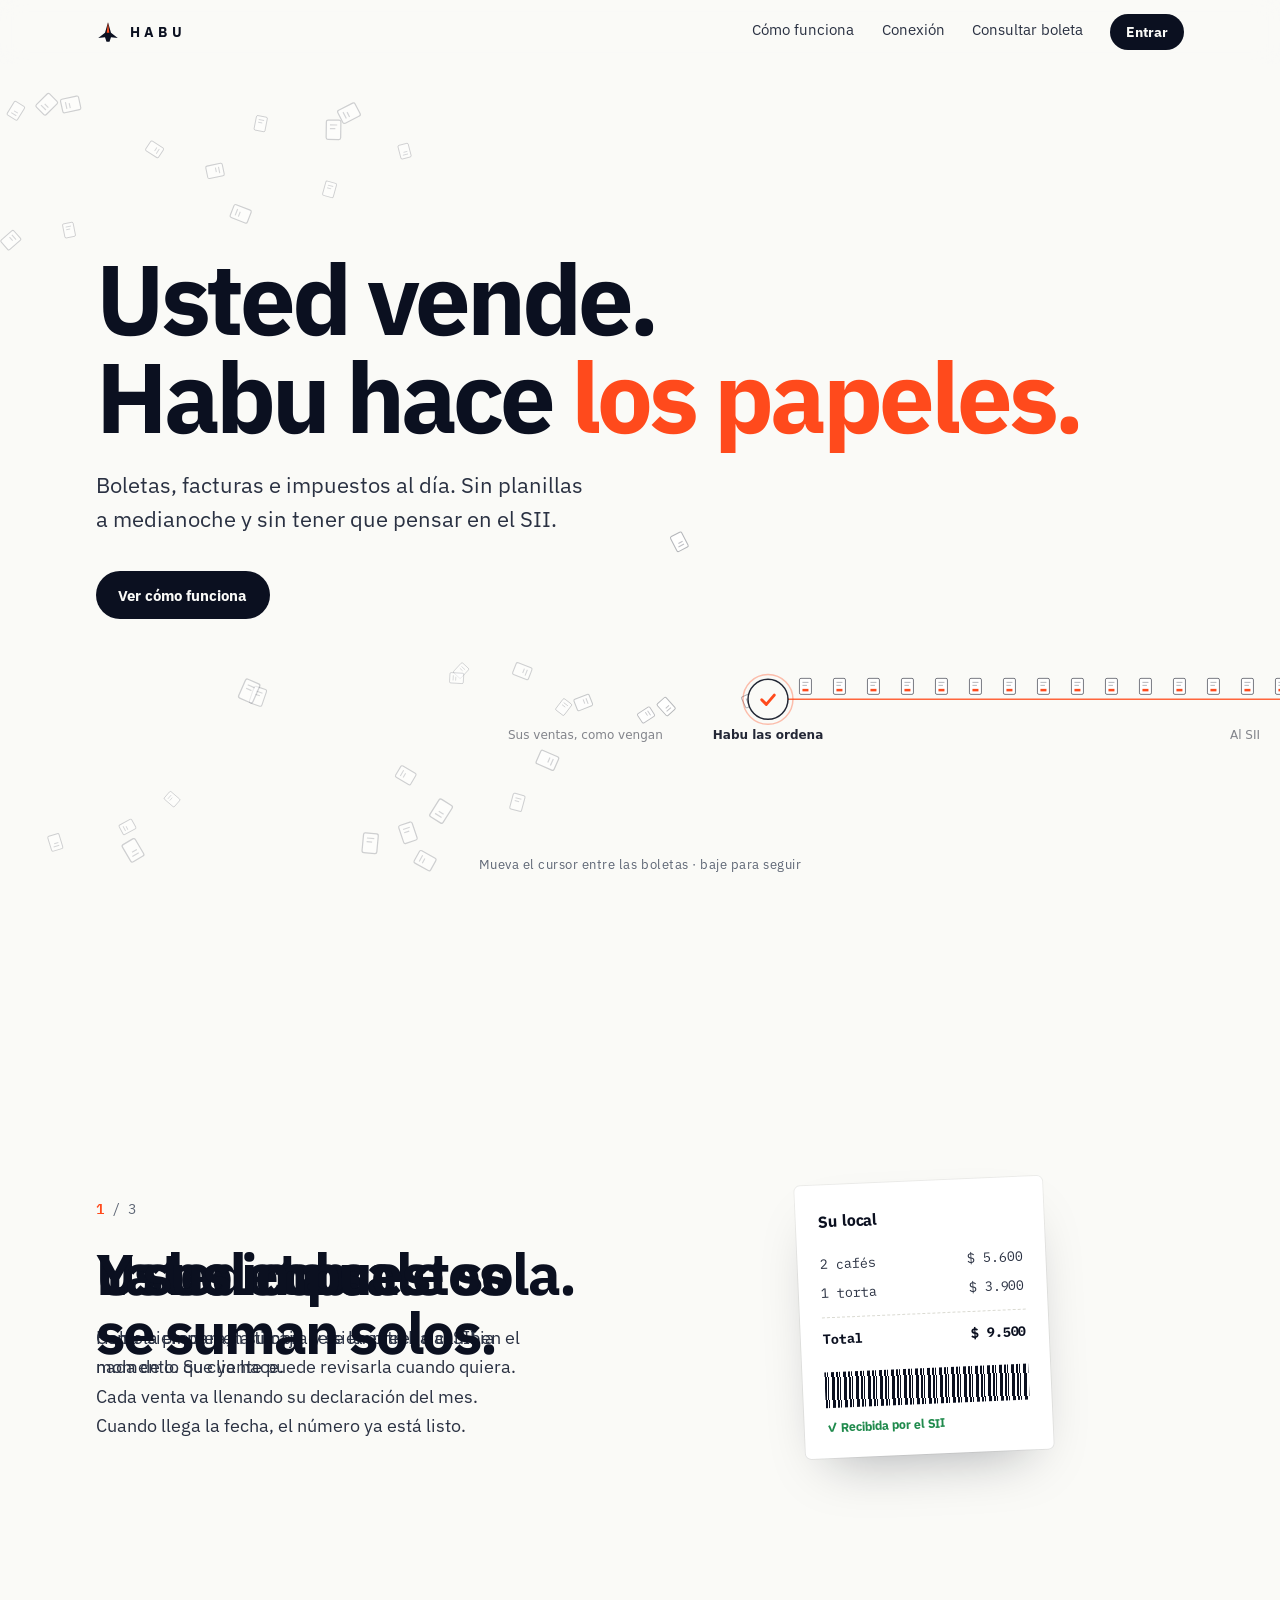
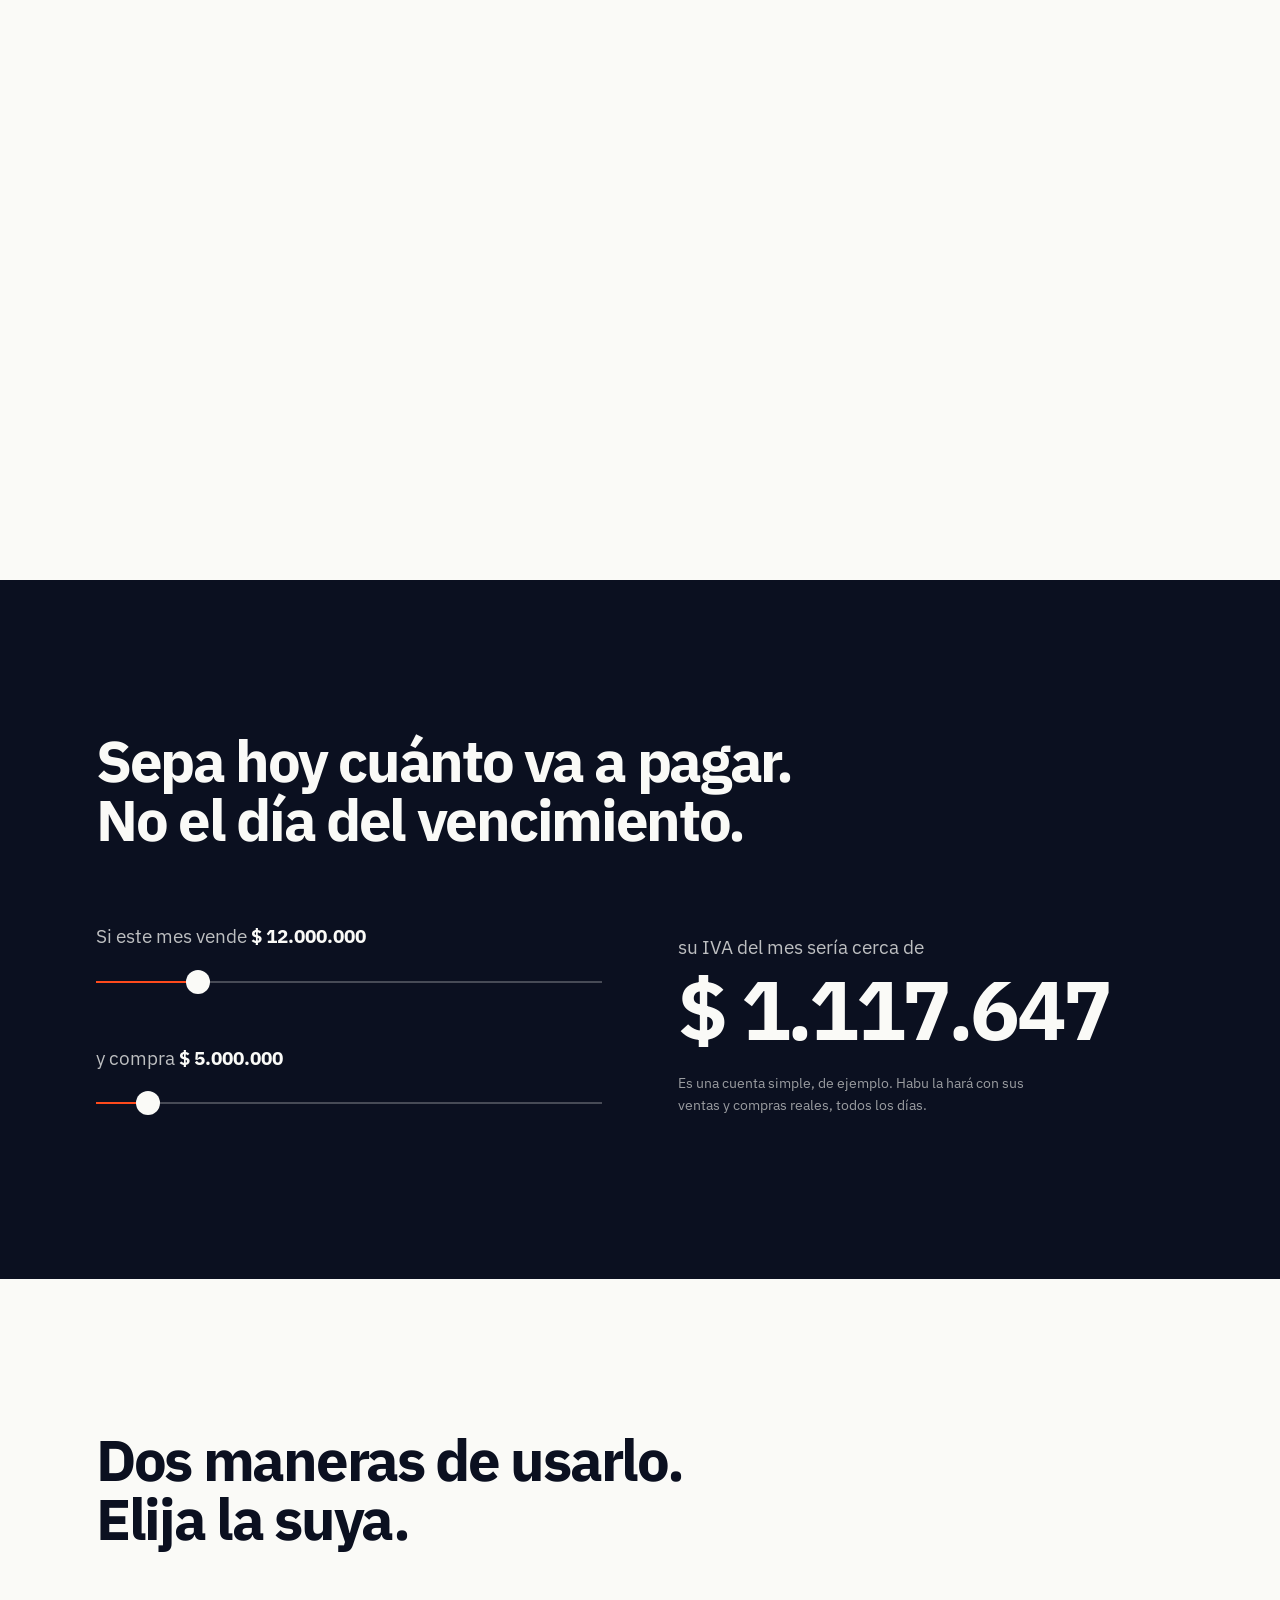
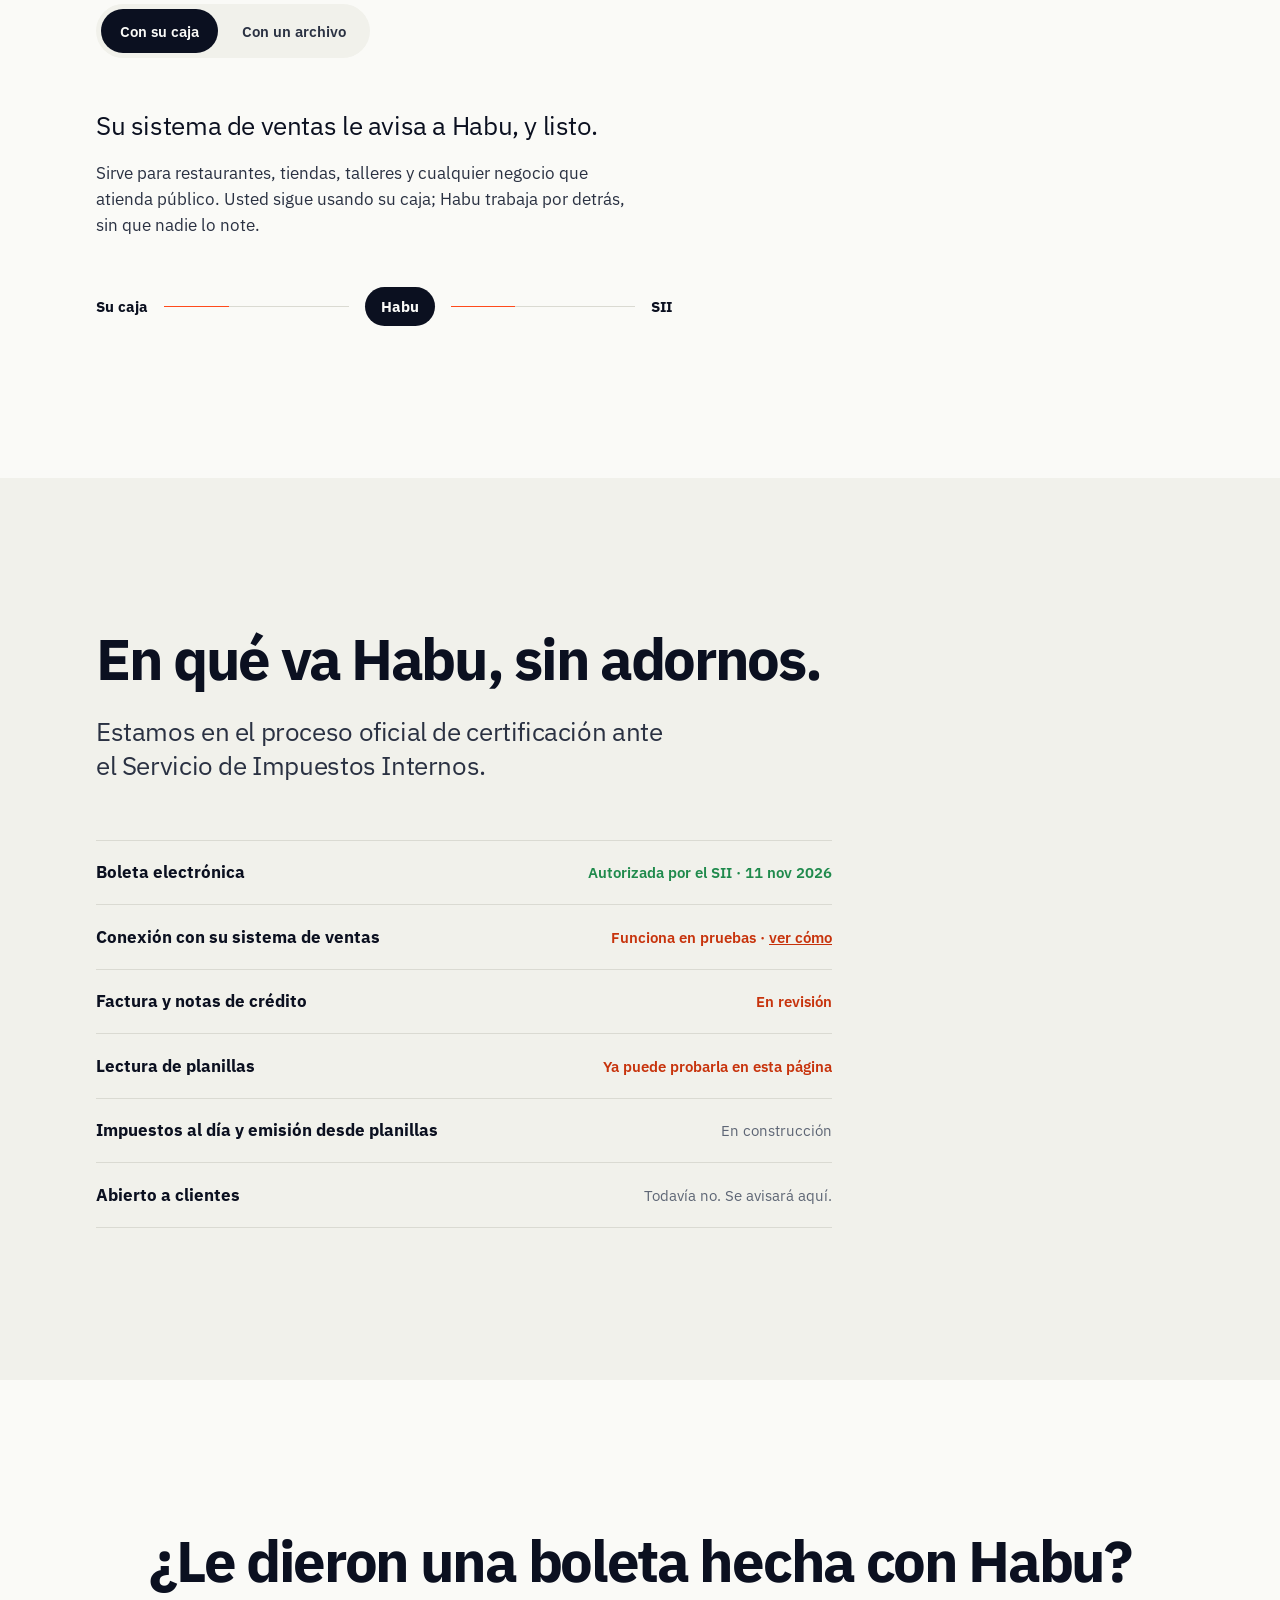
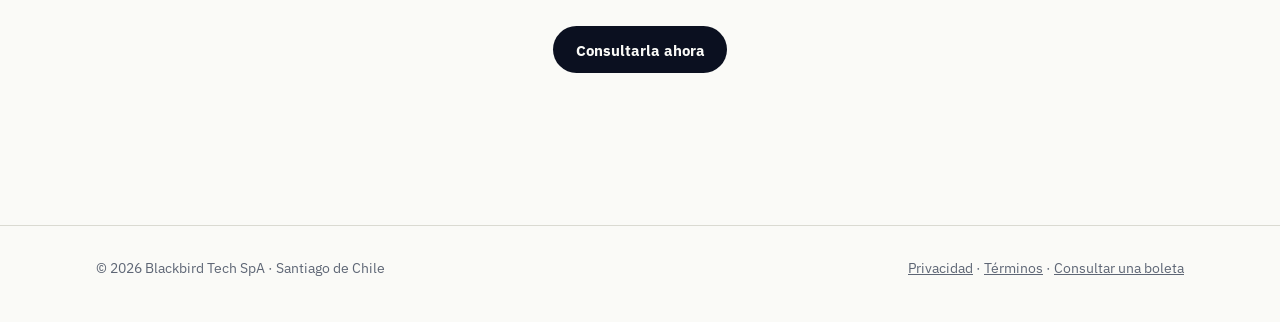
==== commit 88d83397: "Tipografía IBM Plex y animación de la portada con un visto - IBM Plex Sans para textos y titulares, " ====
--- a/index.html
+++ b/index.html
@@ -12,7 +12,8 @@
 <meta property="og:url" content="https://habu.cl/">
 <link rel="canonical" href="https://habu.cl/">
 <link rel="icon" href="/favicon.svg" type="image/svg+xml">
-<link rel="stylesheet" href="/site.css?v=20261111b">
+<link rel="preconnect" href="https://fonts.googleapis.com"><link rel="preconnect" href="https://fonts.gstatic.com" crossorigin><link rel="stylesheet" href="https://fonts.googleapis.com/css2?family=IBM+Plex+Mono:wght@400;500&family=IBM+Plex+Sans:wght@400;500;600;700&display=swap">
+<link rel="stylesheet" href="/site.css?v=20261111c">
 </head>
 <body>
 <header class="cabecera">
@@ -145,6 +146,6 @@
   </div>
 </footer>
 
-<script src="/site.js?v=20261111b" defer></script>
+<script src="/site.js?v=20261111c" defer></script>
 </body>
 </html>
--- a/site.css
+++ b/site.css
@@ -1,8 +1,8 @@
 :root{
   --papel:#FAFAF7; --papel-2:#F1F1EB; --tinta:#0B1020; --tinta-2:#2A3142; --gris:#5E6675; --raya:#DADAD2;
   --fuego:#FF4A1C; --bien:#1F8A4C;
-  --sans:"Inter","SF Pro Display",system-ui,-apple-system,"Segoe UI",Roboto,"Helvetica Neue",Arial,sans-serif;
-  --mono:ui-monospace,"SF Mono","JetBrains Mono",Menlo,Consolas,monospace;
+  --sans:"IBM Plex Sans",system-ui,-apple-system,"Segoe UI",Roboto,"Helvetica Neue",Arial,sans-serif;
+  --mono:"IBM Plex Mono",ui-monospace,"SF Mono",Menlo,Consolas,monospace;
   --ancho:68rem; --suave:cubic-bezier(.2,.7,.2,1);
 }
 *{box-sizing:border-box}
@@ -12,7 +12,7 @@
 ::selection{background:var(--fuego);color:#fff}
 :focus-visible{outline:2px solid var(--tinta);outline-offset:3px;border-radius:.3rem}
 .contenedor{width:min(100% - 2.5rem,var(--ancho));margin-inline:auto}
-h1,h2{font-weight:800;letter-spacing:-.04em;line-height:.98;margin:0;text-wrap:balance}
+h1,h2{font-weight:700;letter-spacing:-.04em;line-height:.98;margin:0;text-wrap:balance}
 h1{font-size:clamp(2.8rem,8vw,6.2rem)}
 h2{font-size:clamp(2rem,4.6vw,3.6rem);line-height:1.02}
 h1 i{font-style:normal;color:var(--fuego)}
@@ -21,7 +21,7 @@
 /* Cabecera */
 .cabecera{position:sticky;top:0;z-index:20;background:rgba(250,250,247,.86);backdrop-filter:saturate(160%) blur(12px);-webkit-backdrop-filter:saturate(160%) blur(12px)}
 .cabecera .contenedor{display:flex;align-items:center;justify-content:space-between;height:4rem}
-.marca{display:flex;align-items:center;gap:.6rem;text-decoration:none;font-weight:800;letter-spacing:.3em;font-size:.9rem}
+.marca{display:flex;align-items:center;gap:.6rem;text-decoration:none;font-weight:700;letter-spacing:.3em;font-size:.9rem}
 .marca svg{width:1.5rem;height:1.5rem}
 .nav{display:flex;gap:1.7rem;align-items:center;font-size:.92rem;color:var(--tinta-2)}
 .nav a{text-decoration:none}
@@ -52,7 +52,7 @@
 [data-paso="0"] .paso:nth-child(1),[data-paso="1"] .paso:nth-child(2),[data-paso="2"] .paso:nth-child(3){opacity:1;transform:none;pointer-events:auto}
 .mesa{position:relative;height:26rem;display:grid;place-items:center}
 .recibo{width:15.5rem;background:#fff;border-radius:.35rem;padding:1.5rem 1.4rem 1.3rem;font-family:var(--mono);font-size:.84rem;box-shadow:0 1.6rem 3.5rem -1.6rem rgba(11,16,32,.35),0 0 0 1px rgba(11,16,32,.06);transform:rotate(-2.5deg);transition:transform .8s var(--suave)}
-.recibo .local{font-family:var(--sans);font-weight:800;letter-spacing:-.01em;font-size:1rem;margin-bottom:1rem}
+.recibo .local{font-family:var(--sans);font-weight:700;letter-spacing:-.01em;font-size:1rem;margin-bottom:1rem}
 .linea span{white-space:nowrap}
 .linea{display:flex;justify-content:space-between;gap:1rem;padding:.25rem 0;color:var(--tinta-2)}
 .linea.total{border-top:1px dashed var(--raya);margin-top:.6rem;padding-top:.7rem;color:var(--tinta);font-weight:700}
@@ -103,7 +103,7 @@
 input[type=range]:hover::-webkit-slider-thumb,input[type=range]:focus-visible::-webkit-slider-thumb{box-shadow:0 0 0 .6rem rgba(255,74,28,.28);transform:scale(1.08)}
 input[type=range]:focus-visible{outline:none}
 .resultado p{font-size:1.2rem;color:rgba(250,250,247,.75)}
-.resultado b{display:block;font-size:clamp(2.8rem,7vw,5.2rem);font-weight:800;letter-spacing:-.045em;line-height:1.05;font-variant-numeric:tabular-nums;margin:.3rem 0 1.2rem;white-space:nowrap}
+.resultado b{display:block;font-size:clamp(2.8rem,7vw,5.2rem);font-weight:700;letter-spacing:-.045em;line-height:1.05;font-variant-numeric:tabular-nums;margin:.3rem 0 1.2rem;white-space:nowrap}
 .resultado small{display:block;font-size:.88rem;color:rgba(250,250,247,.6);max-width:24rem}
 
 /* Formas de uso */
@@ -132,7 +132,7 @@
 .enlace:hover{color:var(--fuego)}
 .lectura{max-width:36rem;margin:1.6rem 0 1.4rem;padding:1.6rem 1.6rem 1.4rem;background:#fff;border-radius:1.2rem;box-shadow:0 1.6rem 3.5rem -2rem rgba(11,16,32,.3),0 0 0 1px rgba(11,16,32,.06);animation:llega .5s var(--suave)}
 .lectura p{color:var(--tinta-2)}
-.lectura-n{display:block;font-size:clamp(2.2rem,6vw,3.4rem);font-weight:800;letter-spacing:-.04em;line-height:1.1;font-variant-numeric:tabular-nums;color:var(--bien)}
+.lectura-n{display:block;font-size:clamp(2.2rem,6vw,3.4rem);font-weight:700;letter-spacing:-.04em;line-height:1.1;font-variant-numeric:tabular-nums;color:var(--bien)}
 .lectura-no{font-size:1.1rem;font-weight:600;color:var(--tinta) !important}
 .lectura h4{margin:1.5rem 0 .5rem;font-size:.8rem;font-weight:700;letter-spacing:.06em;text-transform:uppercase;color:var(--gris)}
 .lectura ul{list-style:none;margin:0;padding:0;display:grid;gap:.4rem;font-size:.97rem}
@@ -191,7 +191,7 @@
 .aviso.visible{display:block}
 pre.codigo{background:var(--tinta);color:var(--papel);border-radius:.8rem;padding:1rem 1.1rem;margin:.7rem 0 .3rem;font:500 .82rem/1.6 ui-monospace,"SF Mono",Menlo,Consolas,monospace;white-space:pre-wrap;overflow-wrap:anywhere}
 .pasos-doc{padding-left:1.2rem;display:grid;gap:1.2rem}
-.pasos-doc li::marker{font-weight:800}
+.pasos-doc li::marker{font-weight:700}
 .tabla-doc{display:grid;border-top:1px solid var(--raya)}
 .tabla-doc div{display:grid;grid-template-columns:13rem 1fr;gap:.2rem 1.2rem;padding:.85rem 0;border-bottom:1px solid var(--raya)}
 .tabla-doc code{font:500 .82rem ui-monospace,"SF Mono",Menlo,Consolas,monospace;overflow-wrap:anywhere}
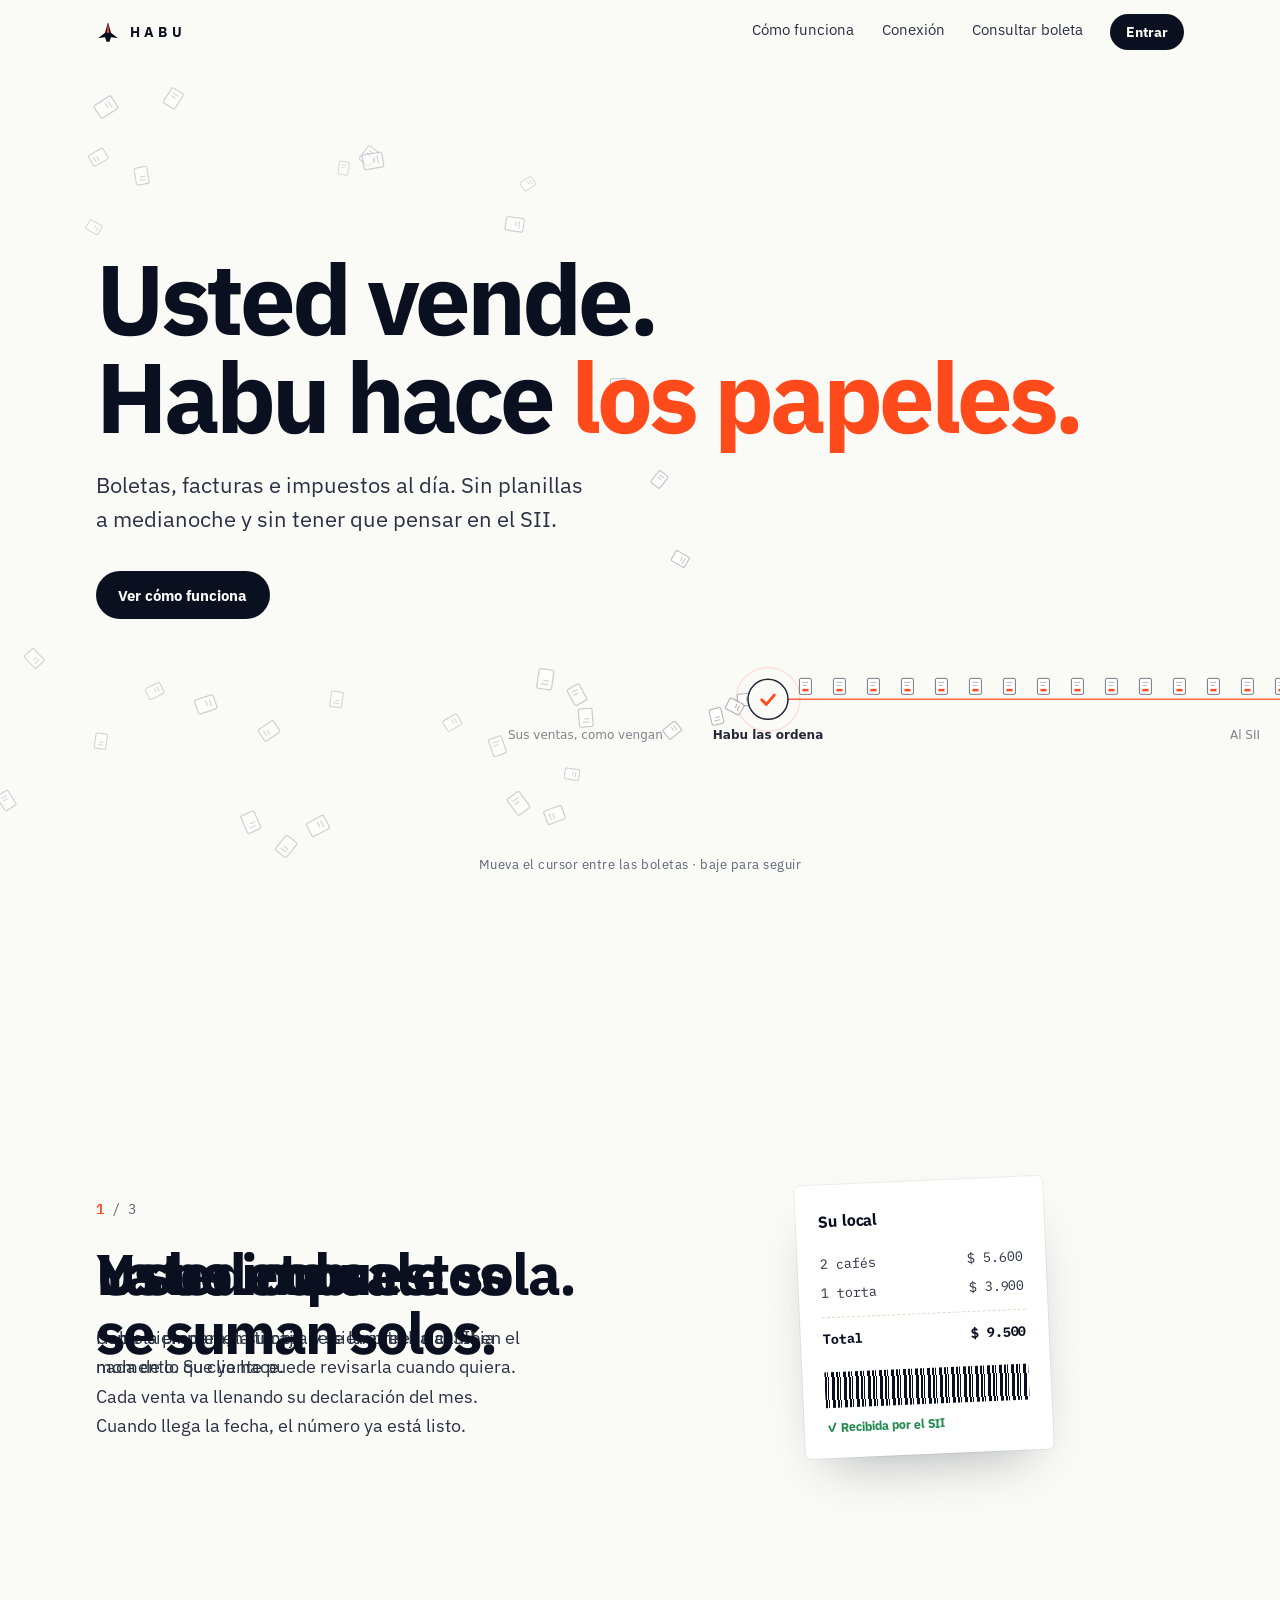
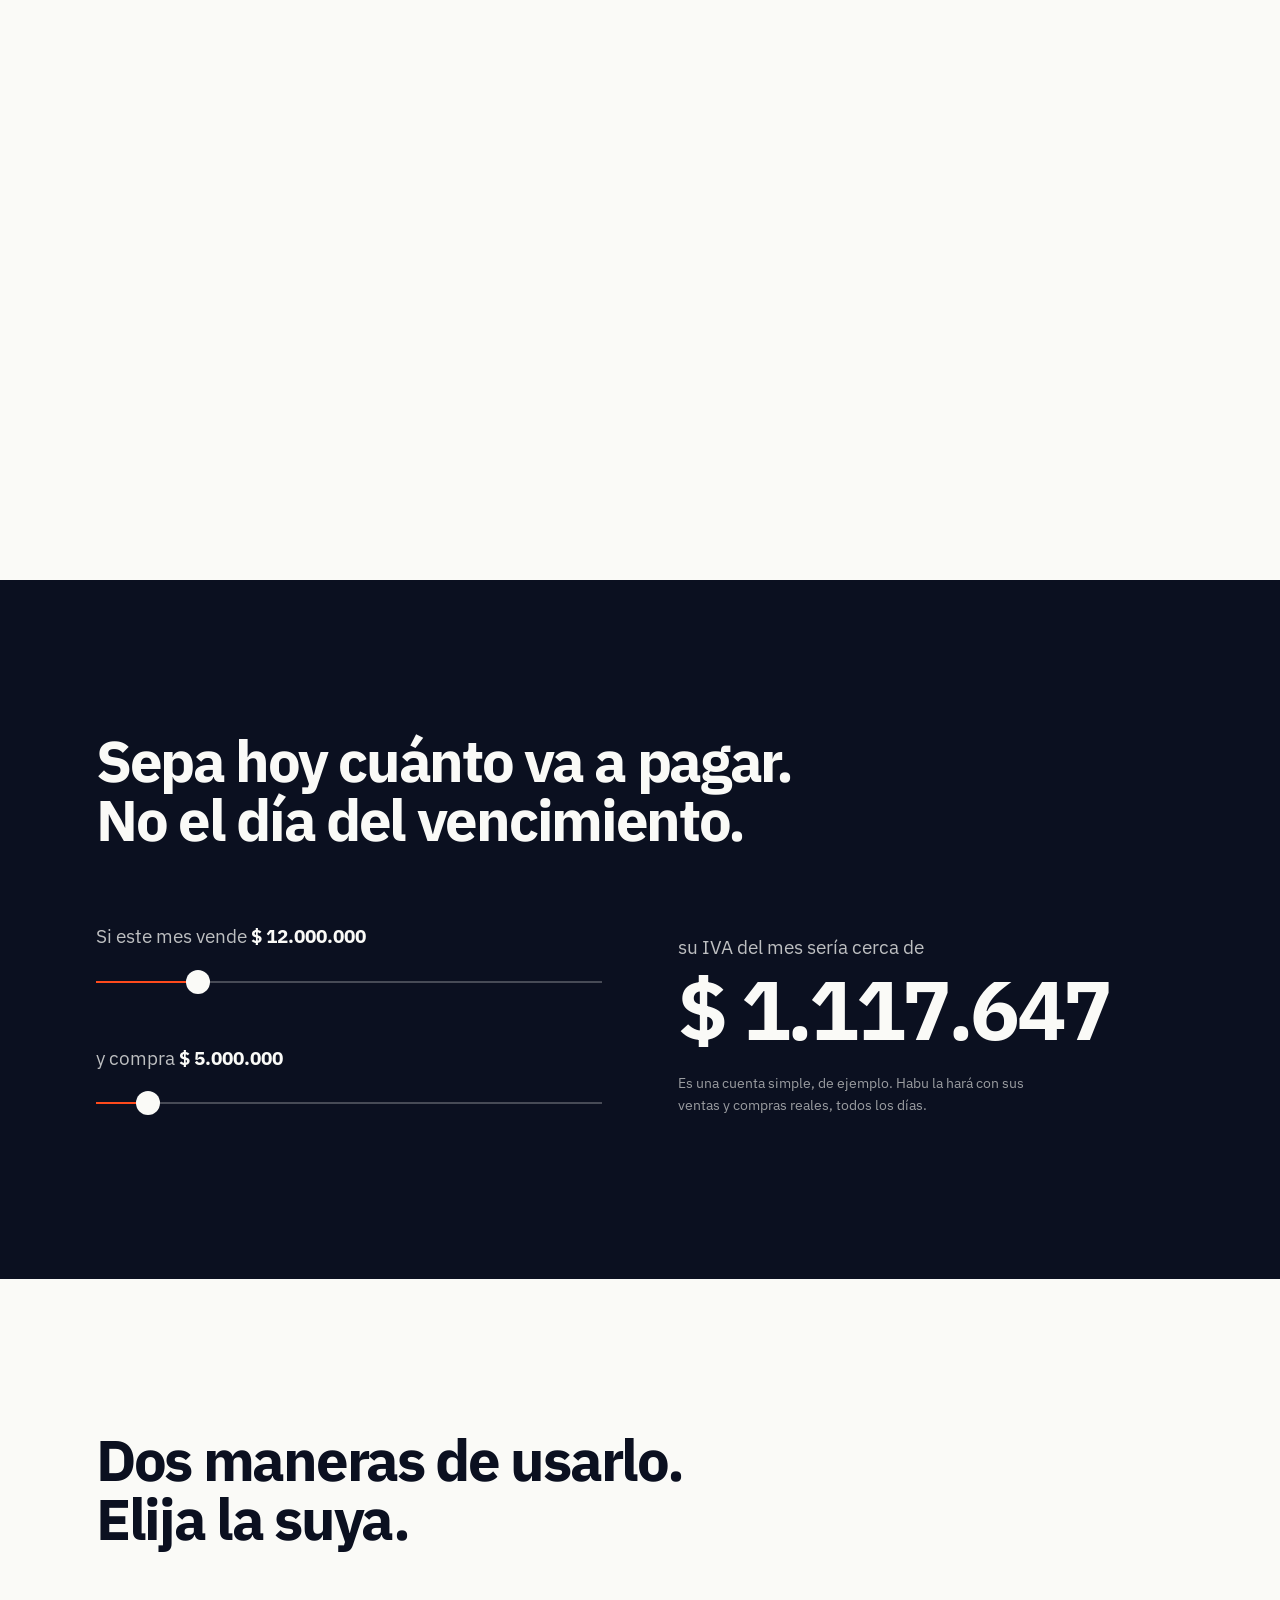
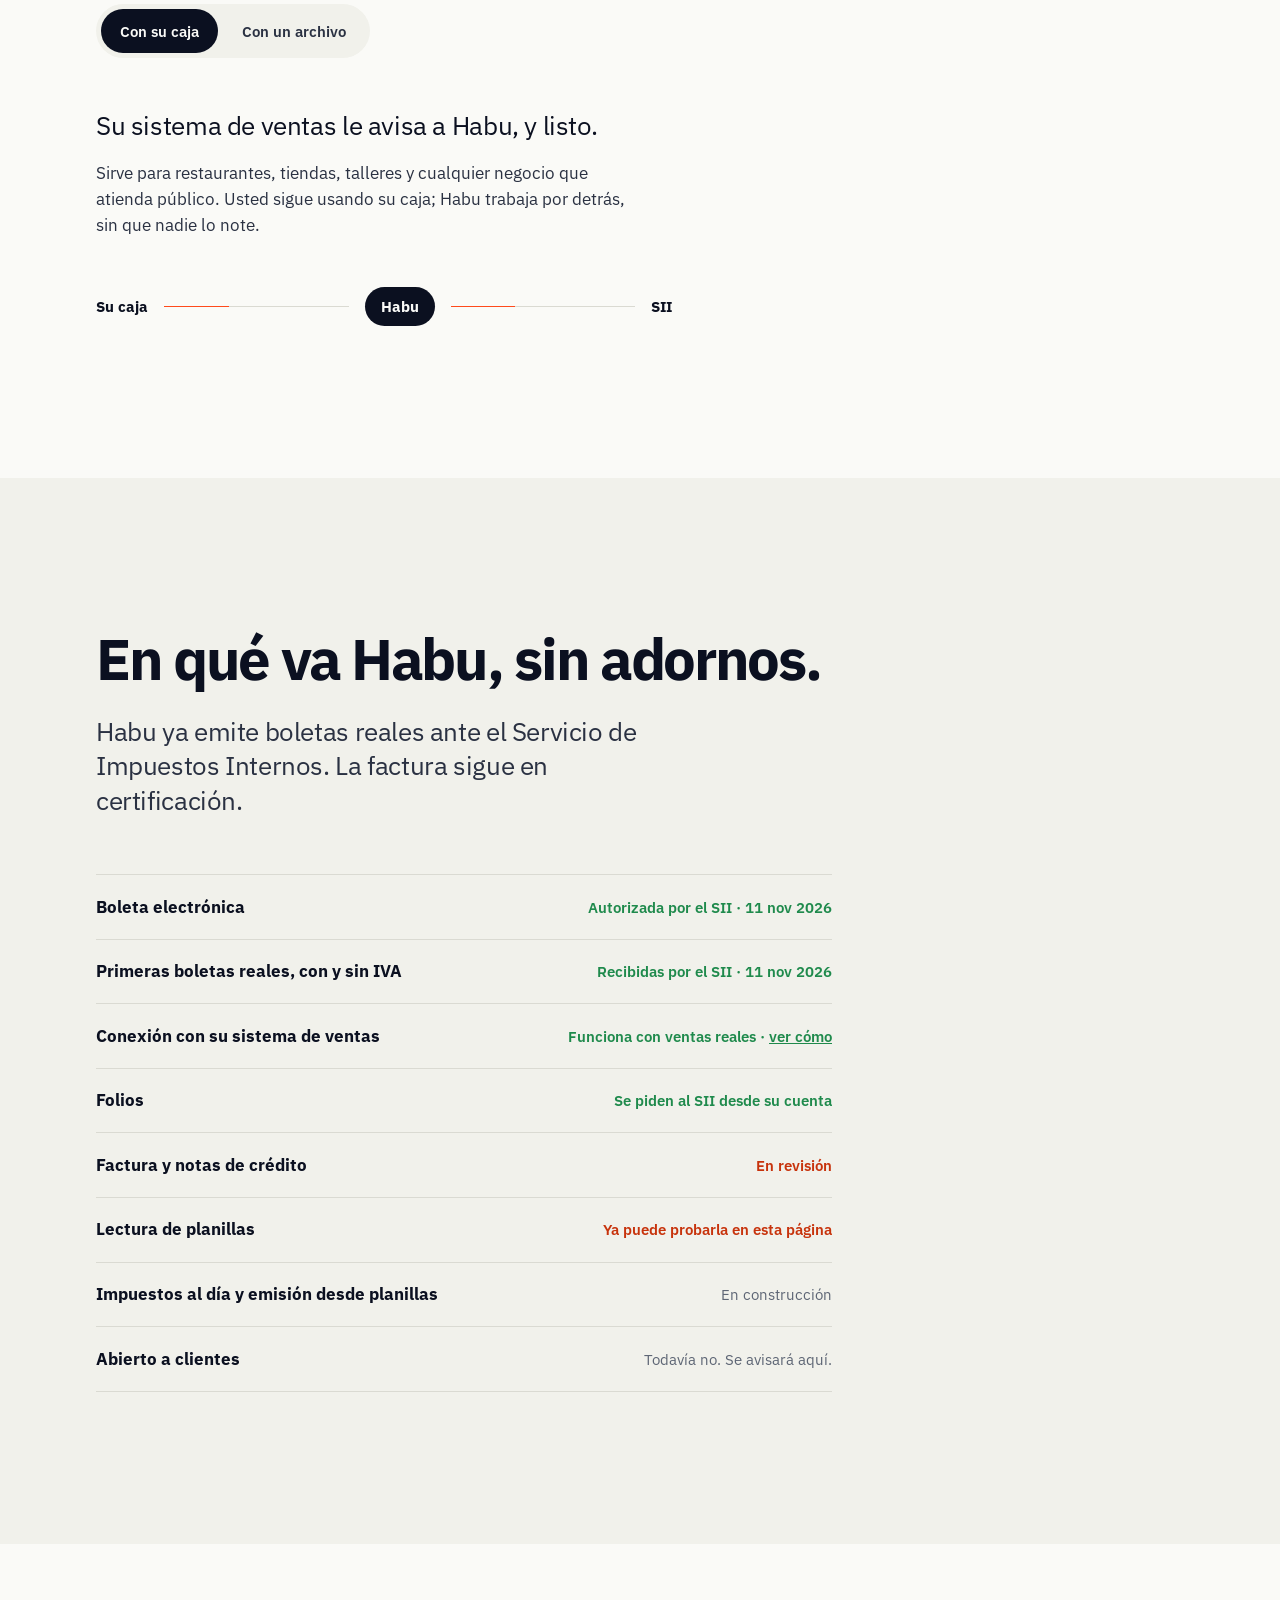
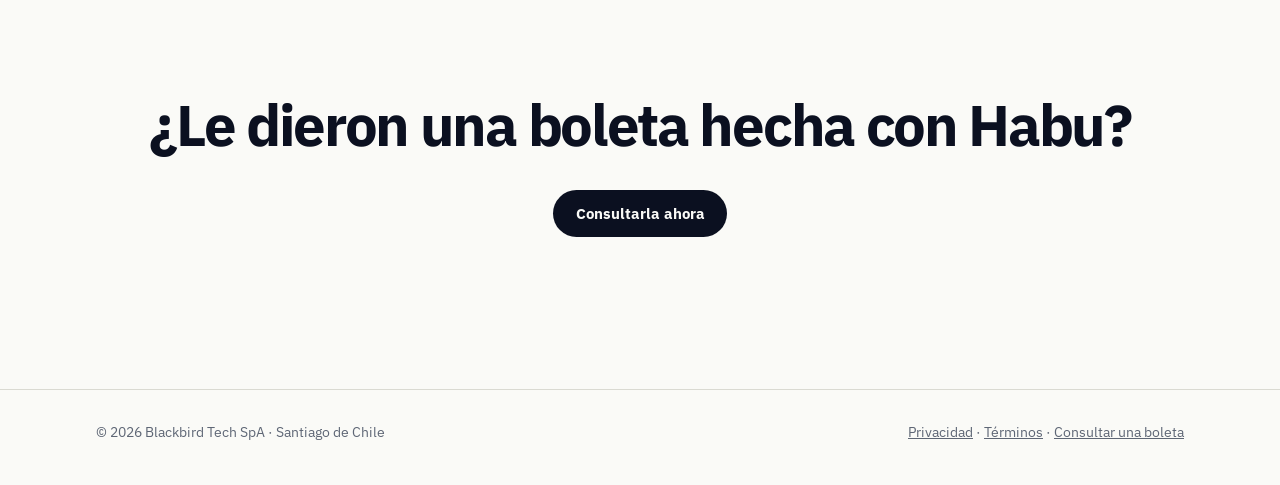
==== commit b7dc8769: "Estado al día: Habu ya emite boletas reales; conexión con ventas reales; folios desde la cuenta Co-A" ====
--- a/index.html
+++ b/index.html
@@ -118,10 +118,12 @@
 <section class="estado" id="estado">
   <div class="contenedor">
     <h2 class="aparece">En qué va Habu, sin adornos.</h2>
-    <p class="grande aparece">Estamos en el proceso oficial de certificación ante el Servicio de Impuestos Internos.</p>
+    <p class="grande aparece">Habu ya emite boletas reales ante el Servicio de Impuestos Internos. La factura sigue en certificación.</p>
     <ul class="hitos aparece">
       <li class="hecho"><span>Boleta electrónica</span><em>Autorizada por el SII · 11 nov 2026</em></li>
-      <li class="curso"><span>Conexión con su sistema de ventas</span><em>Funciona en pruebas · <a href="/conexion/">ver cómo</a></em></li>
+      <li class="hecho"><span>Primeras boletas reales, con y sin IVA</span><em>Recibidas por el SII · 11 nov 2026</em></li>
+      <li class="hecho"><span>Conexión con su sistema de ventas</span><em>Funciona con ventas reales · <a href="/conexion/">ver cómo</a></em></li>
+      <li class="hecho"><span>Folios</span><em>Se piden al SII desde su cuenta</em></li>
       <li class="curso"><span>Factura y notas de crédito</span><em>En revisión</em></li>
       <li class="curso"><span>Lectura de planillas</span><em>Ya puede probarla en esta página</em></li>
       <li><span>Impuestos al día y emisión desde planillas</span><em>En construcción</em></li>
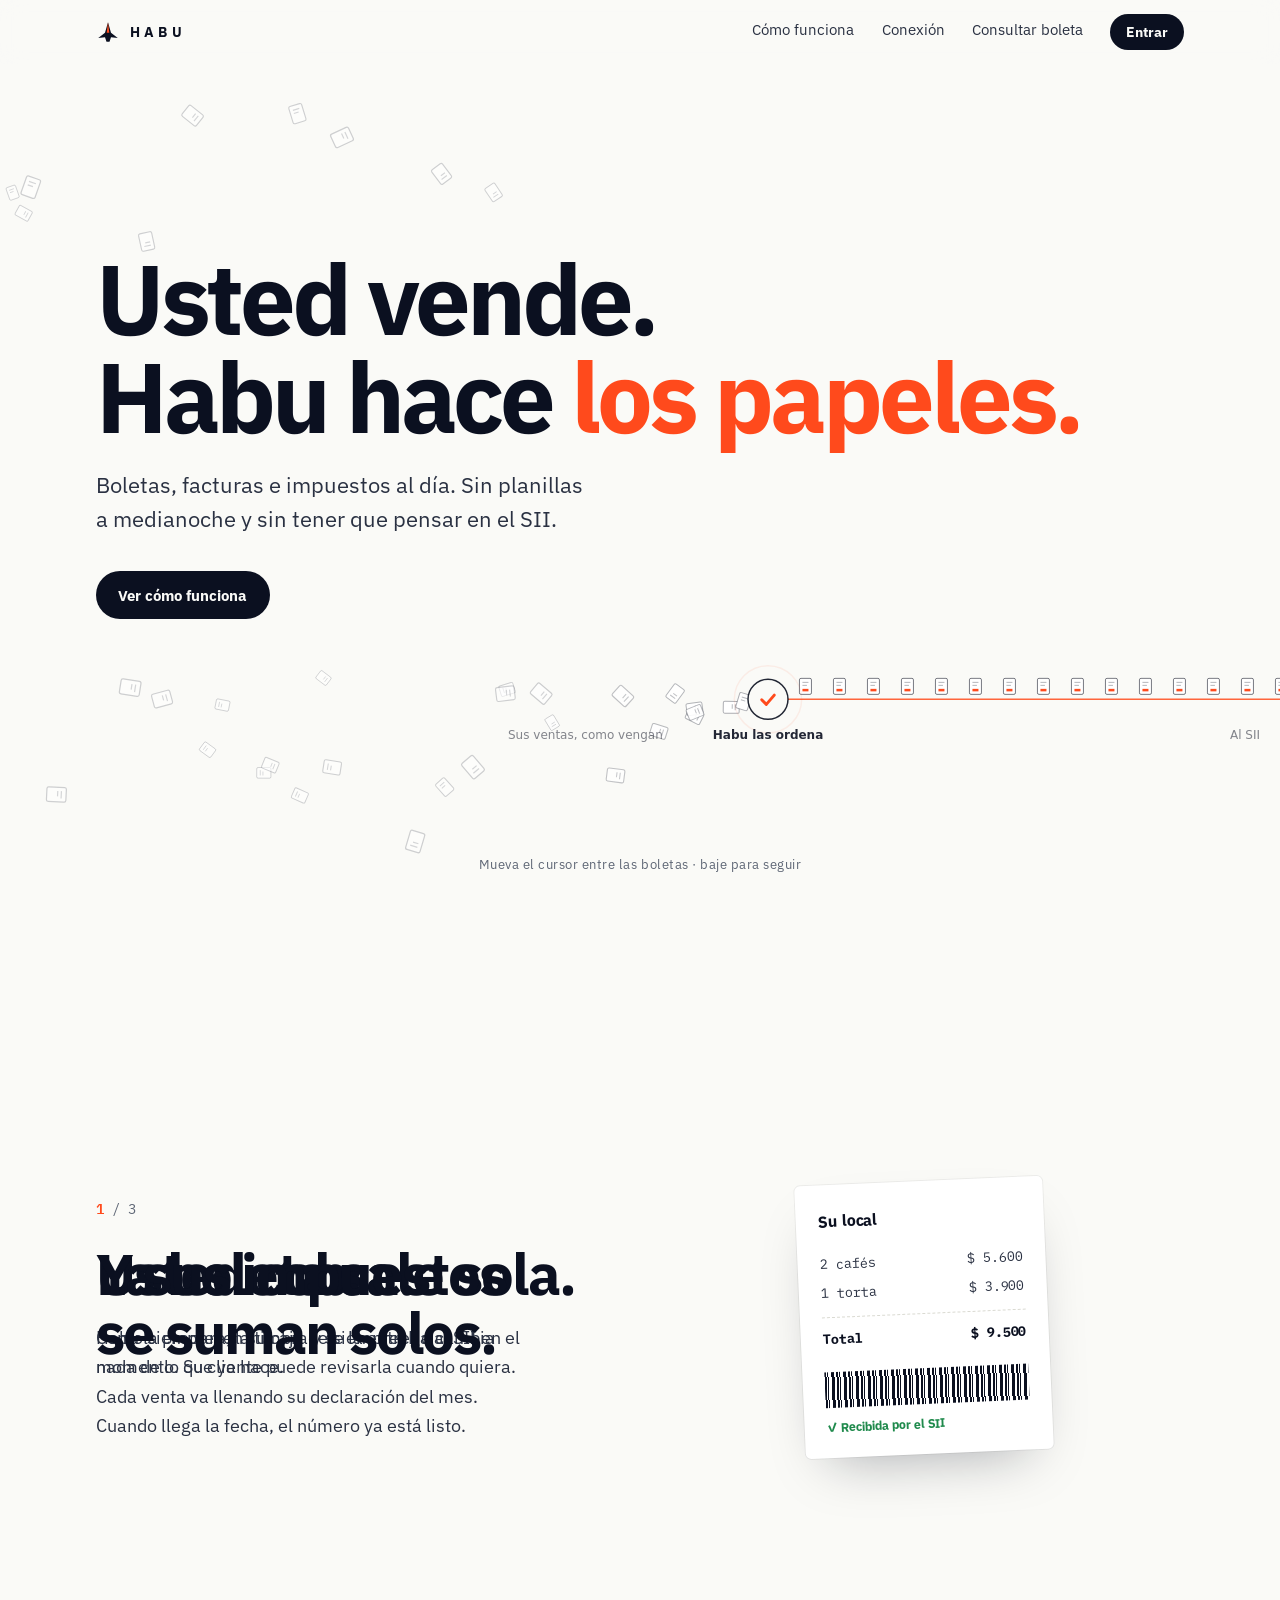
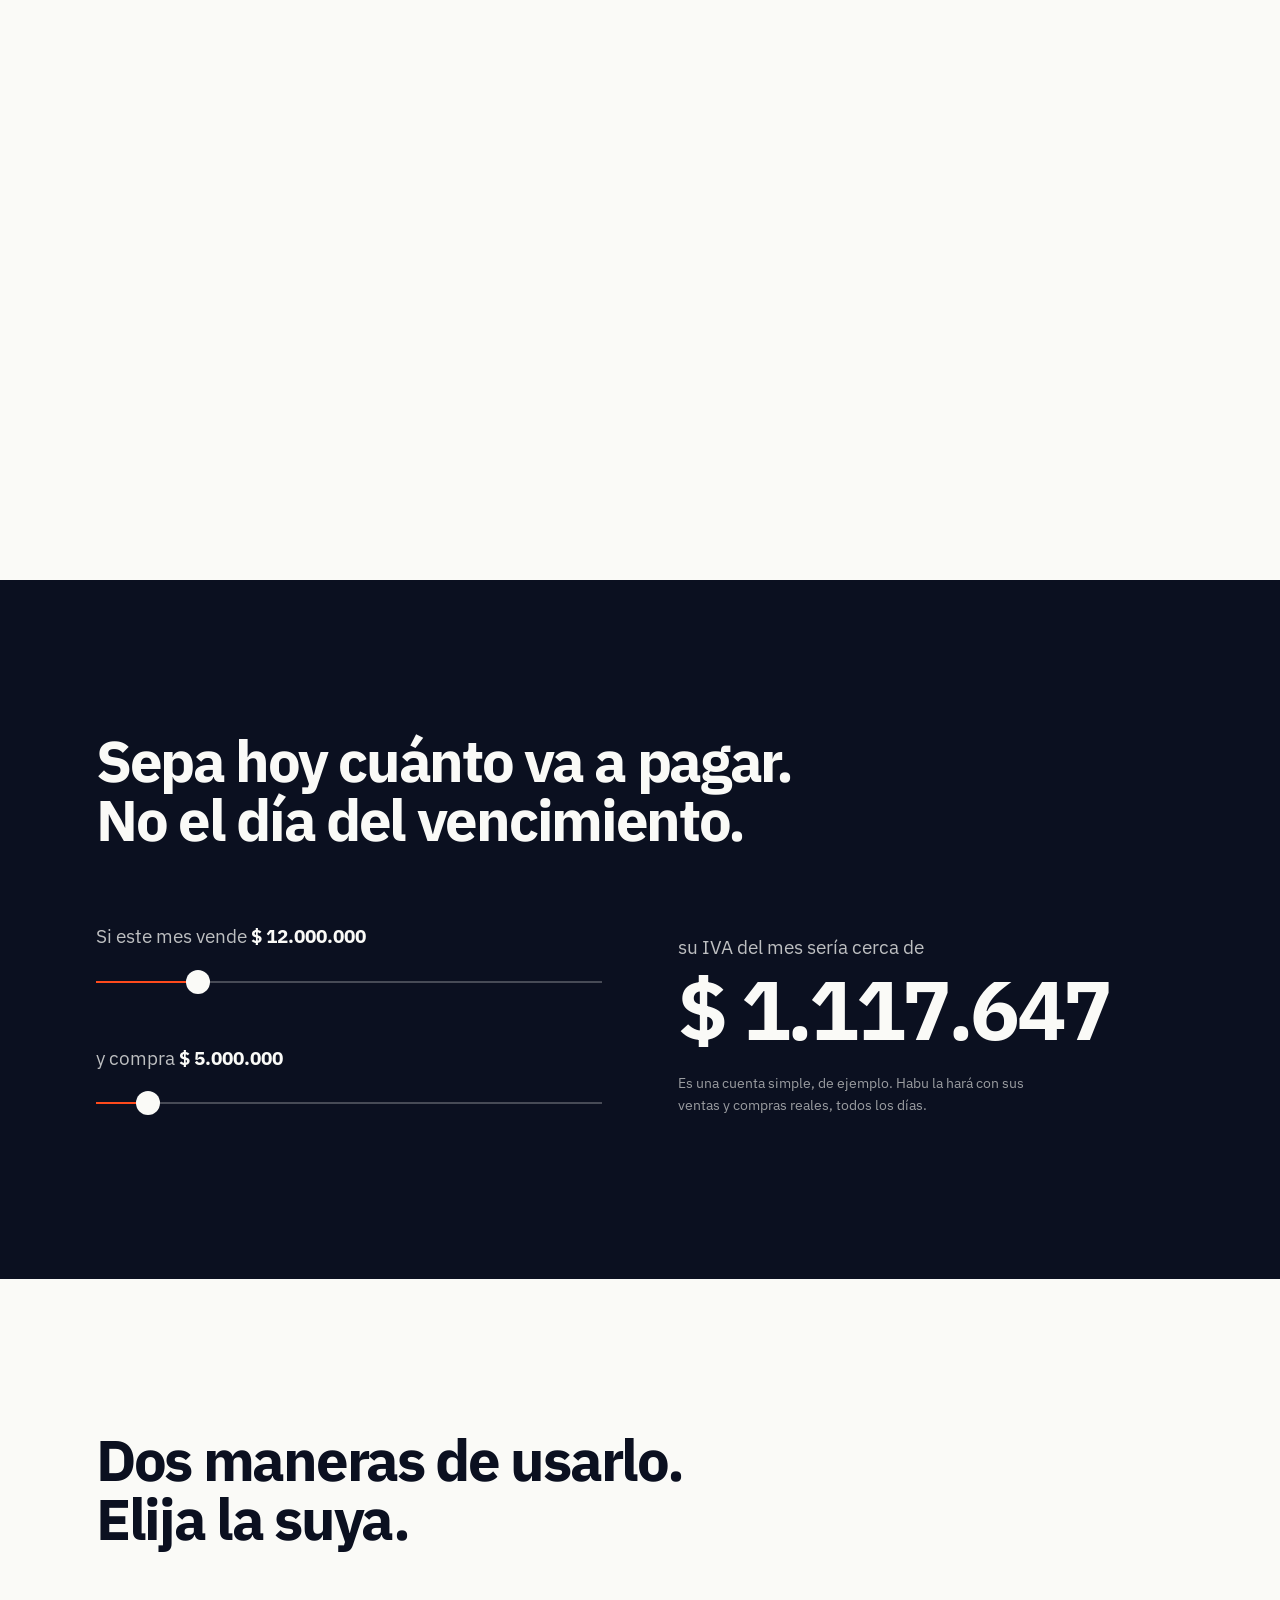
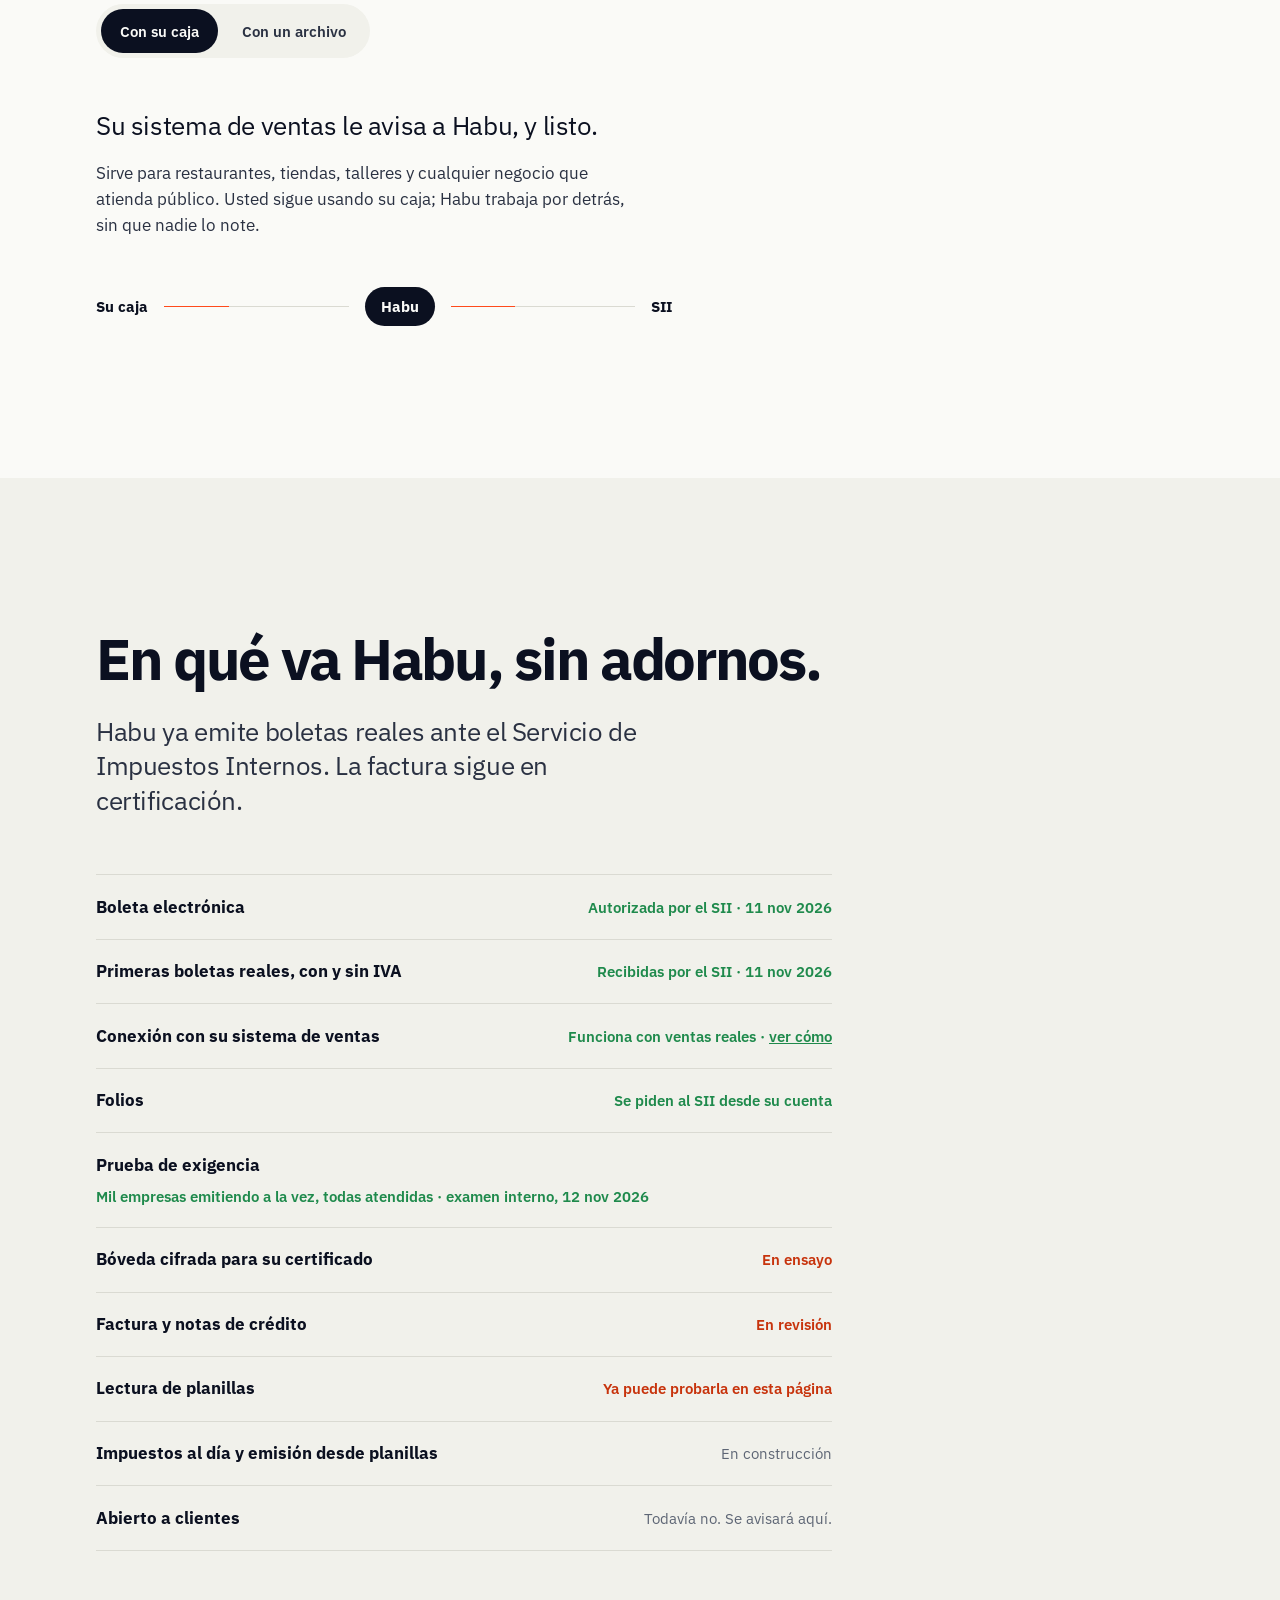
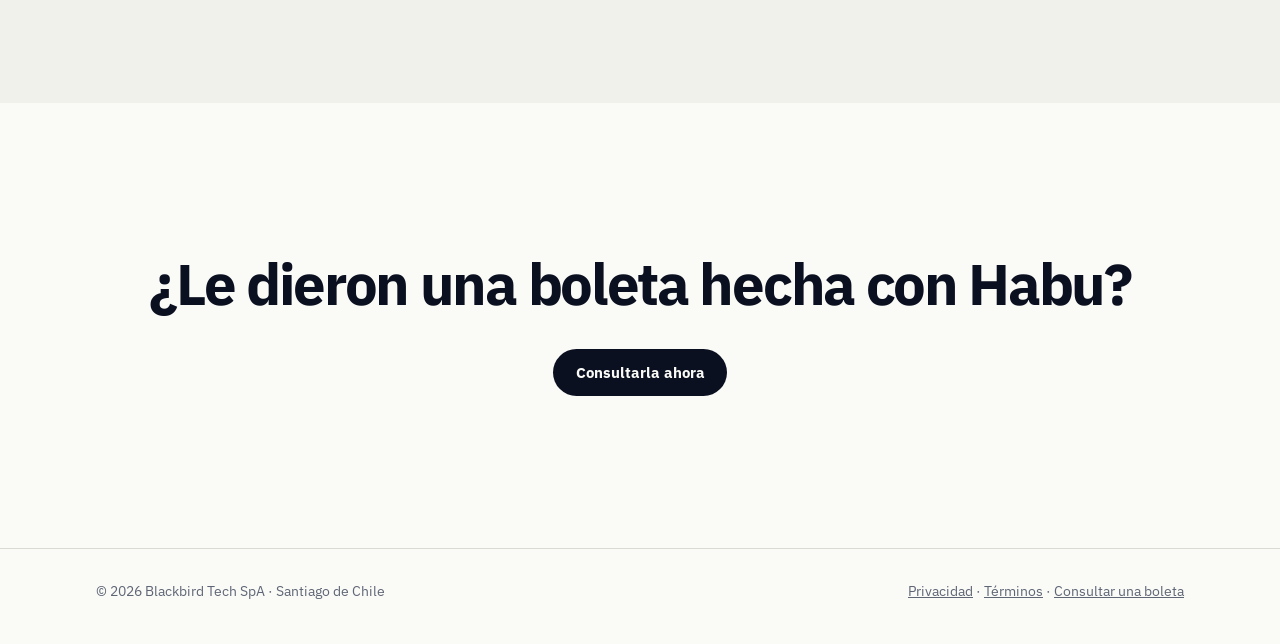
==== commit 12c2a87c: "Estado: prueba de exigencia con mil empresas a la vez; bóveda cifrada en ensayo Co-Authored-By: Clau" ====
--- a/index.html
+++ b/index.html
@@ -124,6 +124,8 @@
       <li class="hecho"><span>Primeras boletas reales, con y sin IVA</span><em>Recibidas por el SII · 11 nov 2026</em></li>
       <li class="hecho"><span>Conexión con su sistema de ventas</span><em>Funciona con ventas reales · <a href="/conexion/">ver cómo</a></em></li>
       <li class="hecho"><span>Folios</span><em>Se piden al SII desde su cuenta</em></li>
+      <li class="hecho"><span>Prueba de exigencia</span><em>Mil empresas emitiendo a la vez, todas atendidas · examen interno, 12 nov 2026</em></li>
+      <li class="curso"><span>Bóveda cifrada para su certificado</span><em>En ensayo</em></li>
       <li class="curso"><span>Factura y notas de crédito</span><em>En revisión</em></li>
       <li class="curso"><span>Lectura de planillas</span><em>Ya puede probarla en esta página</em></li>
       <li><span>Impuestos al día y emisión desde planillas</span><em>En construcción</em></li>
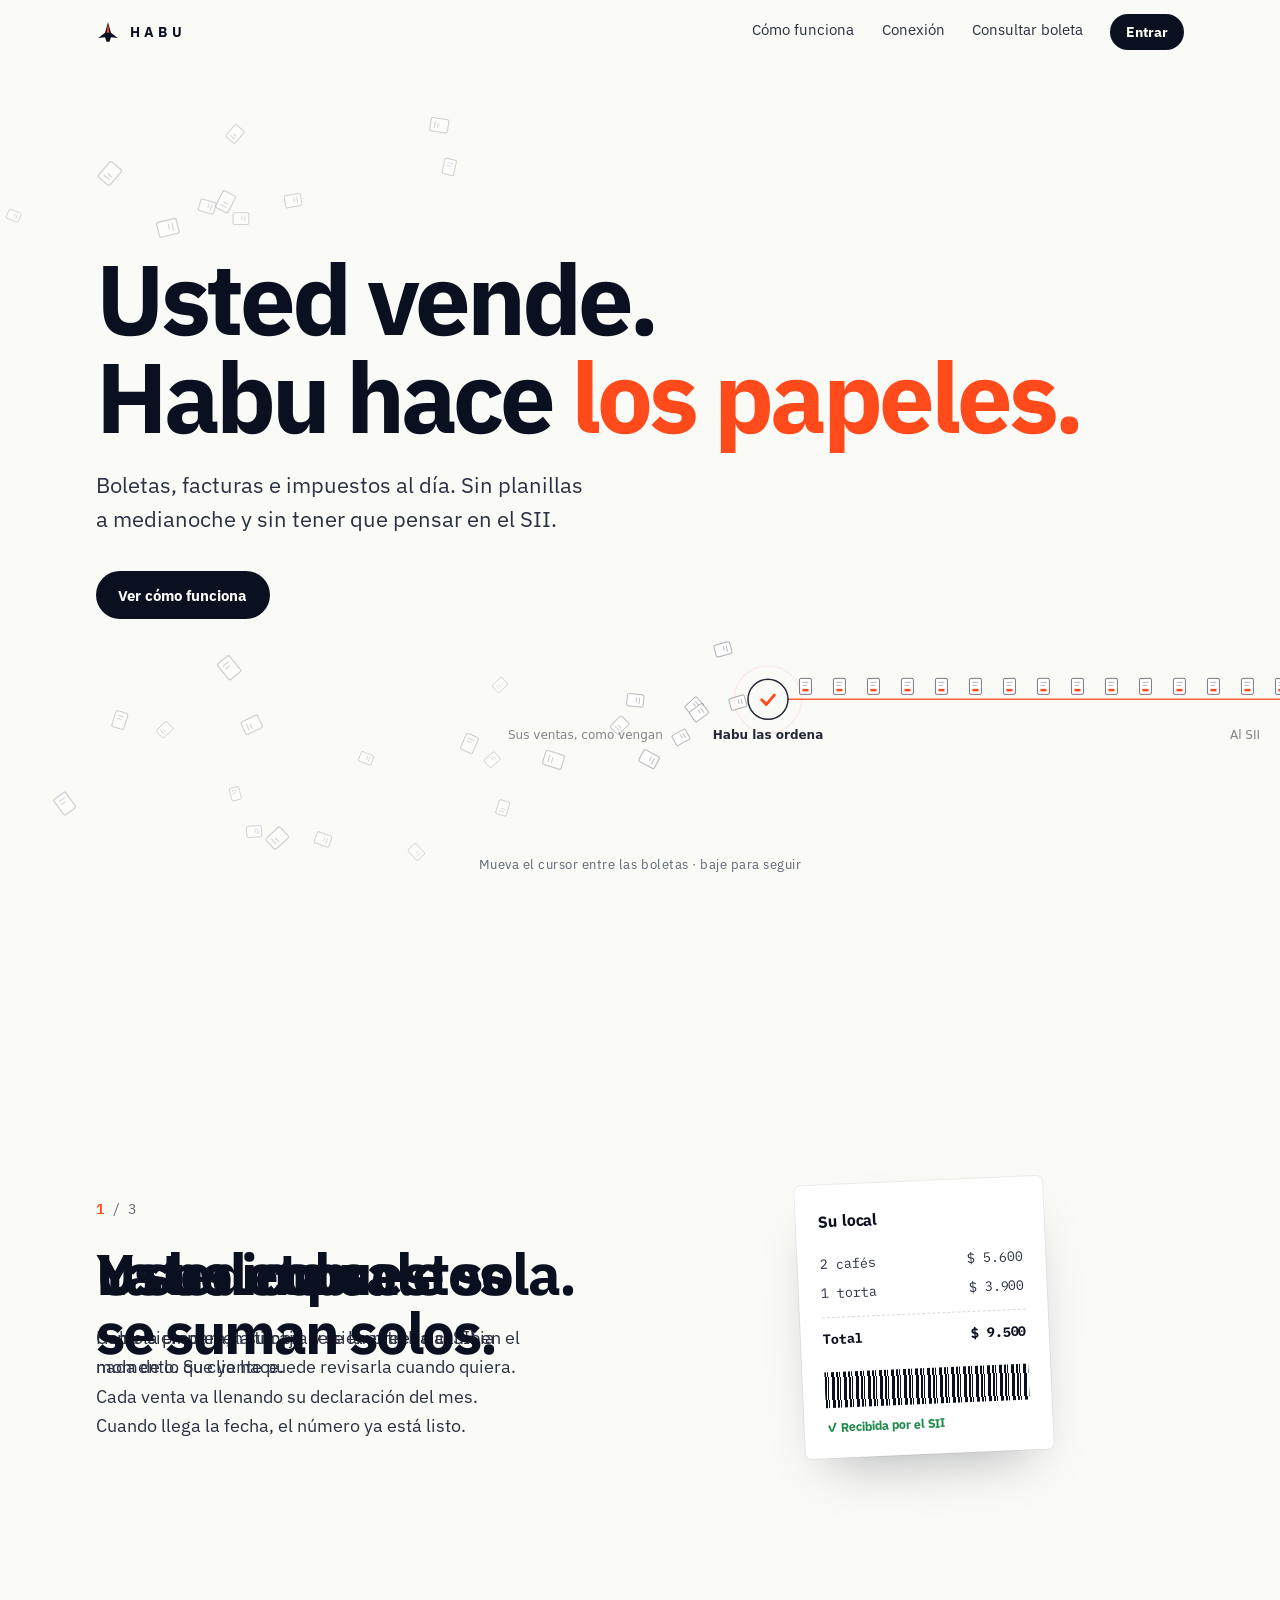
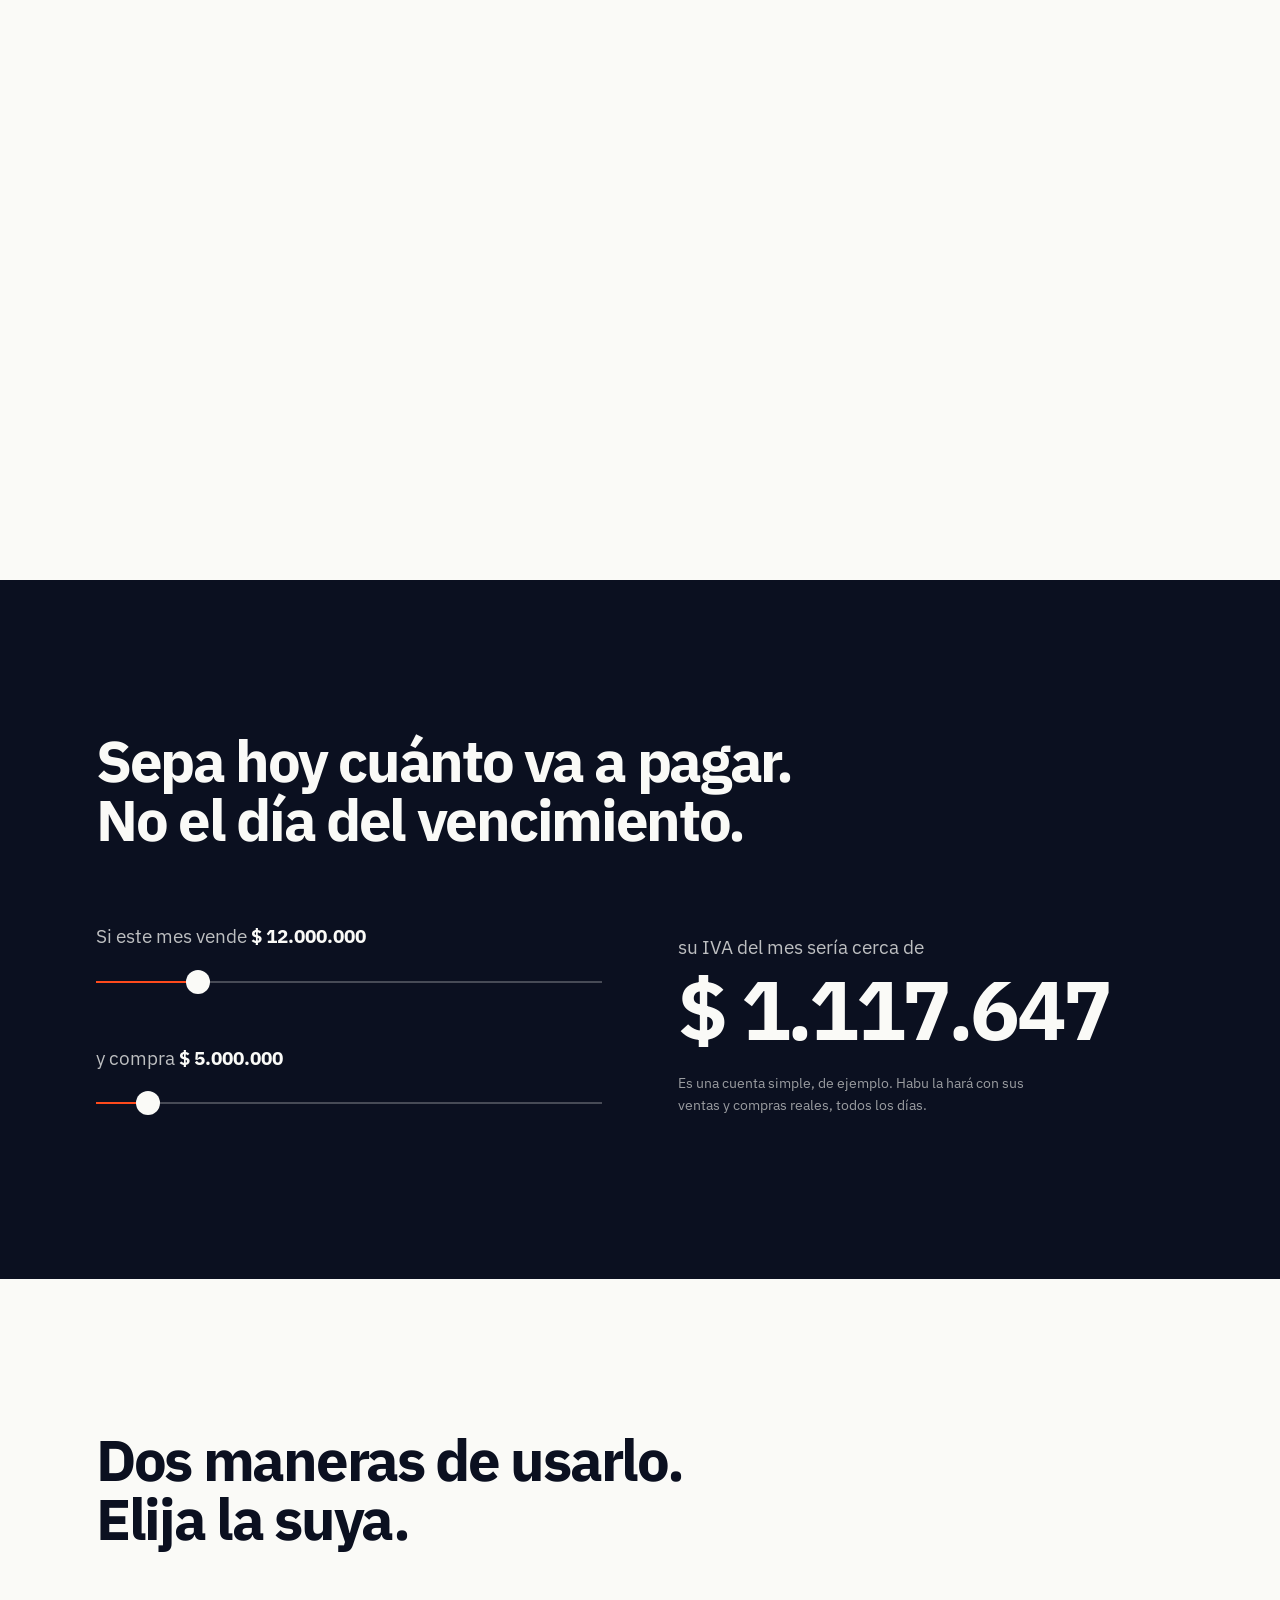
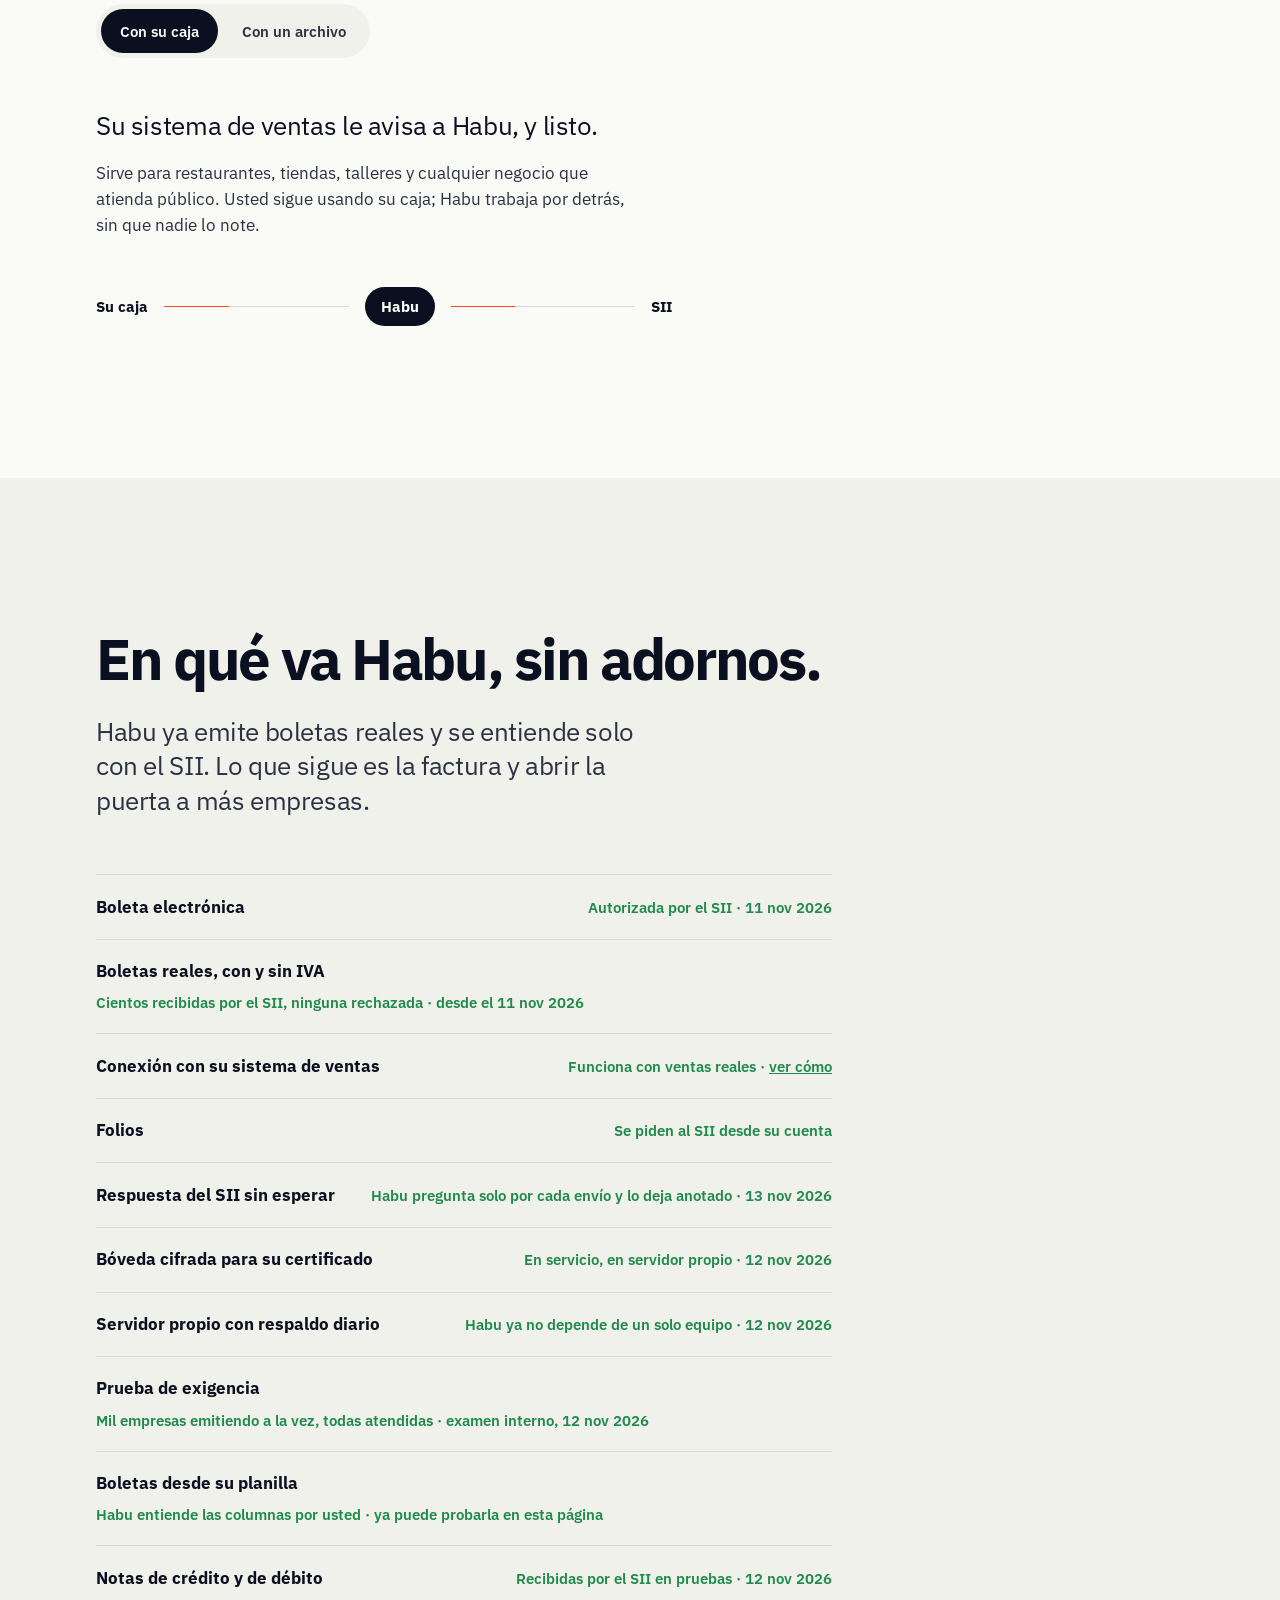
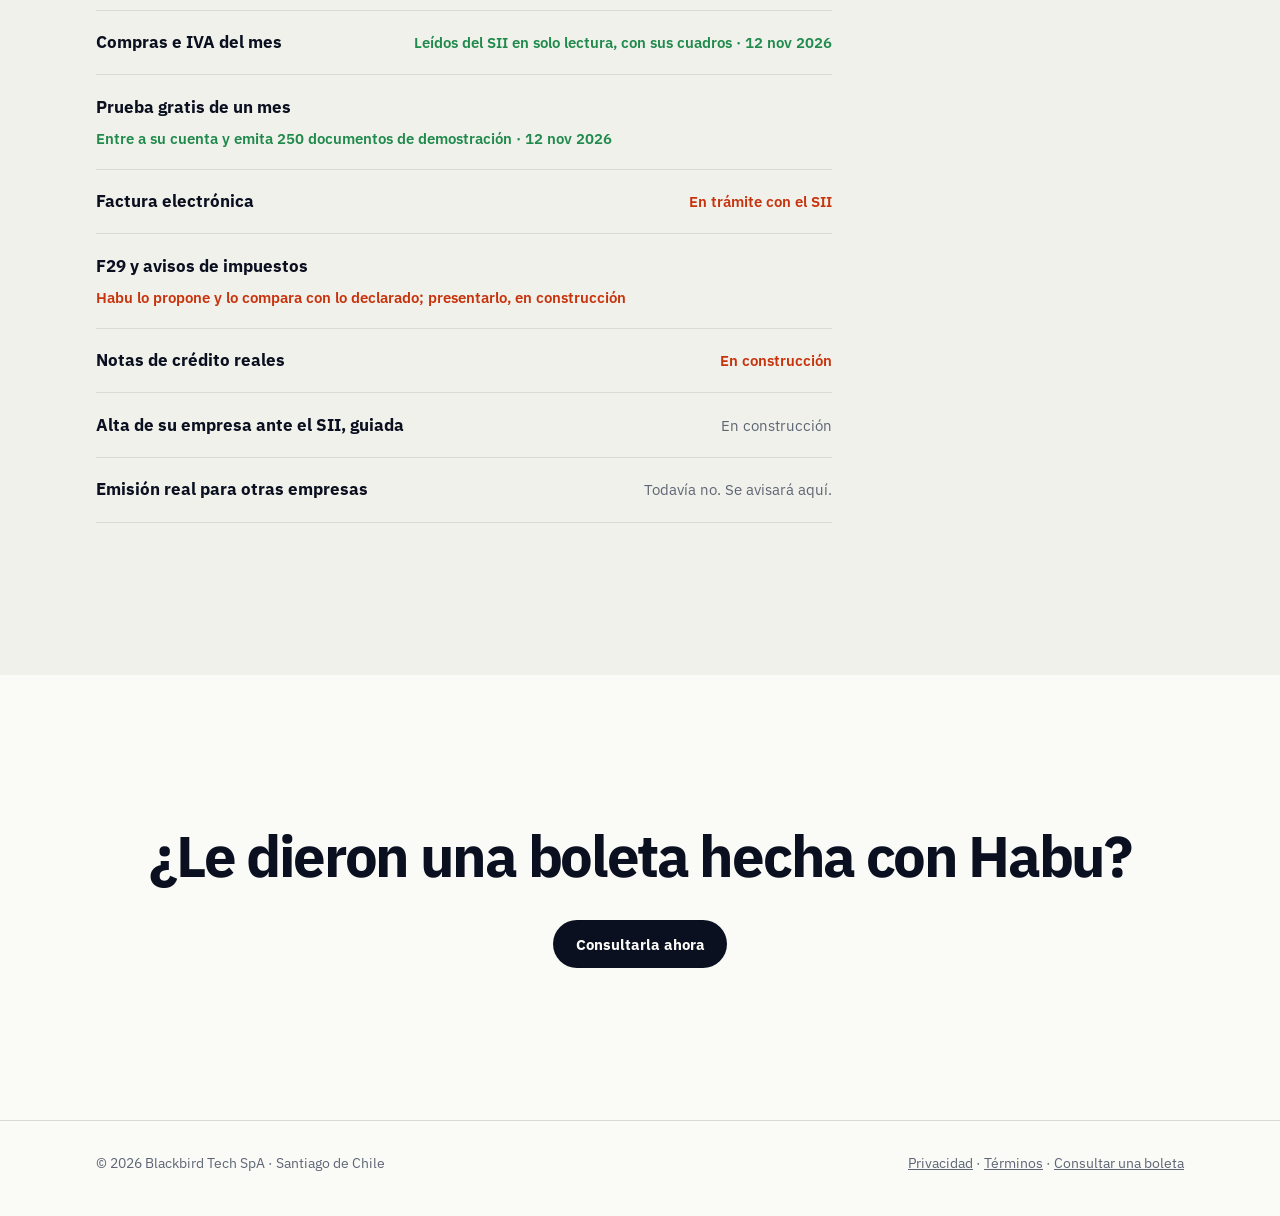
==== commit 78007658: "Estado al día: servidor propio, bóveda en servicio, pregunta automática al SII, notas, compras e IVA" ====
--- a/index.html
+++ b/index.html
@@ -13,7 +13,7 @@
 <link rel="canonical" href="https://habu.cl/">
 <link rel="icon" href="/favicon.svg" type="image/svg+xml">
 <link rel="preconnect" href="https://fonts.googleapis.com"><link rel="preconnect" href="https://fonts.gstatic.com" crossorigin><link rel="stylesheet" href="https://fonts.googleapis.com/css2?family=IBM+Plex+Mono:wght@400;500&family=IBM+Plex+Sans:wght@400;500;600;700&display=swap">
-<link rel="stylesheet" href="/site.css?v=20261111c">
+<link rel="stylesheet" href="/site.css?v=20261113a">
 </head>
 <body>
 <header class="cabecera">
@@ -118,18 +118,25 @@
 <section class="estado" id="estado">
   <div class="contenedor">
     <h2 class="aparece">En qué va Habu, sin adornos.</h2>
-    <p class="grande aparece">Habu ya emite boletas reales ante el Servicio de Impuestos Internos. La factura sigue en certificación.</p>
+    <p class="grande aparece">Habu ya emite boletas reales y se entiende solo con el SII. Lo que sigue es la factura y abrir la puerta a más empresas.</p>
     <ul class="hitos aparece">
       <li class="hecho"><span>Boleta electrónica</span><em>Autorizada por el SII · 11 nov 2026</em></li>
-      <li class="hecho"><span>Primeras boletas reales, con y sin IVA</span><em>Recibidas por el SII · 11 nov 2026</em></li>
+      <li class="hecho"><span>Boletas reales, con y sin IVA</span><em>Cientos recibidas por el SII, ninguna rechazada · desde el 11 nov 2026</em></li>
       <li class="hecho"><span>Conexión con su sistema de ventas</span><em>Funciona con ventas reales · <a href="/conexion/">ver cómo</a></em></li>
       <li class="hecho"><span>Folios</span><em>Se piden al SII desde su cuenta</em></li>
+      <li class="hecho"><span>Respuesta del SII sin esperar</span><em>Habu pregunta solo por cada envío y lo deja anotado · 13 nov 2026</em></li>
+      <li class="hecho"><span>Bóveda cifrada para su certificado</span><em>En servicio, en servidor propio · 12 nov 2026</em></li>
+      <li class="hecho"><span>Servidor propio con respaldo diario</span><em>Habu ya no depende de un solo equipo · 12 nov 2026</em></li>
       <li class="hecho"><span>Prueba de exigencia</span><em>Mil empresas emitiendo a la vez, todas atendidas · examen interno, 12 nov 2026</em></li>
-      <li class="curso"><span>Bóveda cifrada para su certificado</span><em>En ensayo</em></li>
-      <li class="curso"><span>Factura y notas de crédito</span><em>En revisión</em></li>
-      <li class="curso"><span>Lectura de planillas</span><em>Ya puede probarla en esta página</em></li>
-      <li><span>Impuestos al día y emisión desde planillas</span><em>En construcción</em></li>
-      <li><span>Abierto a clientes</span><em>Todavía no. Se avisará aquí.</em></li>
+      <li class="hecho"><span>Boletas desde su planilla</span><em>Habu entiende las columnas por usted · ya puede probarla en esta página</em></li>
+      <li class="hecho"><span>Notas de crédito y de débito</span><em>Recibidas por el SII en pruebas · 12 nov 2026</em></li>
+      <li class="hecho"><span>Compras e IVA del mes</span><em>Leídos del SII en solo lectura, con sus cuadros · 12 nov 2026</em></li>
+      <li class="hecho"><span>Prueba gratis de un mes</span><em>Entre a su cuenta y emita 250 documentos de demostración · 12 nov 2026</em></li>
+      <li class="curso"><span>Factura electrónica</span><em>En trámite con el SII</em></li>
+      <li class="curso"><span>F29 y avisos de impuestos</span><em>Habu lo propone y lo compara con lo declarado; presentarlo, en construcción</em></li>
+      <li class="curso"><span>Notas de crédito reales</span><em>En construcción</em></li>
+      <li><span>Alta de su empresa ante el SII, guiada</span><em>En construcción</em></li>
+      <li><span>Emisión real para otras empresas</span><em>Todavía no. Se avisará aquí.</em></li>
     </ul>
   </div>
 </section>
@@ -150,6 +157,6 @@
   </div>
 </footer>
 
-<script src="/site.js?v=20261111c" defer></script>
+<script src="/site.js?v=20261113a" defer></script>
 </body>
 </html>
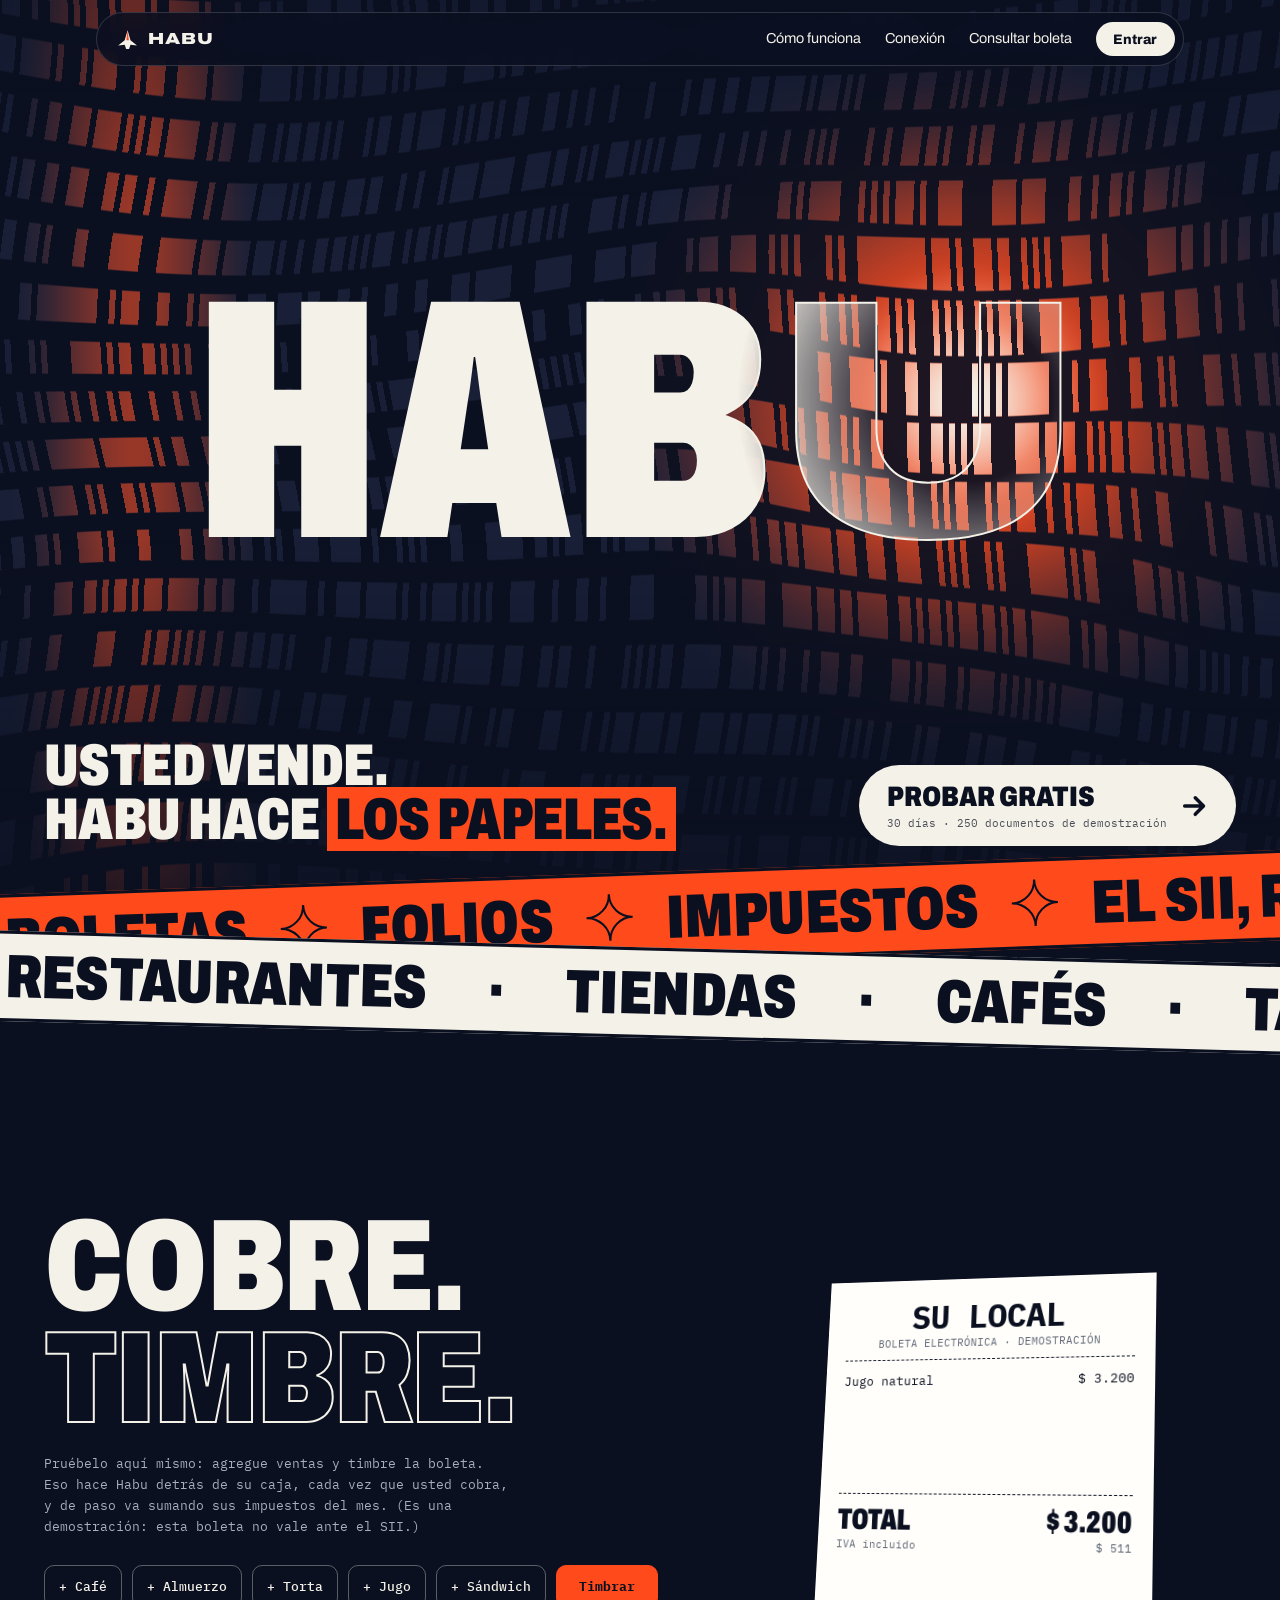
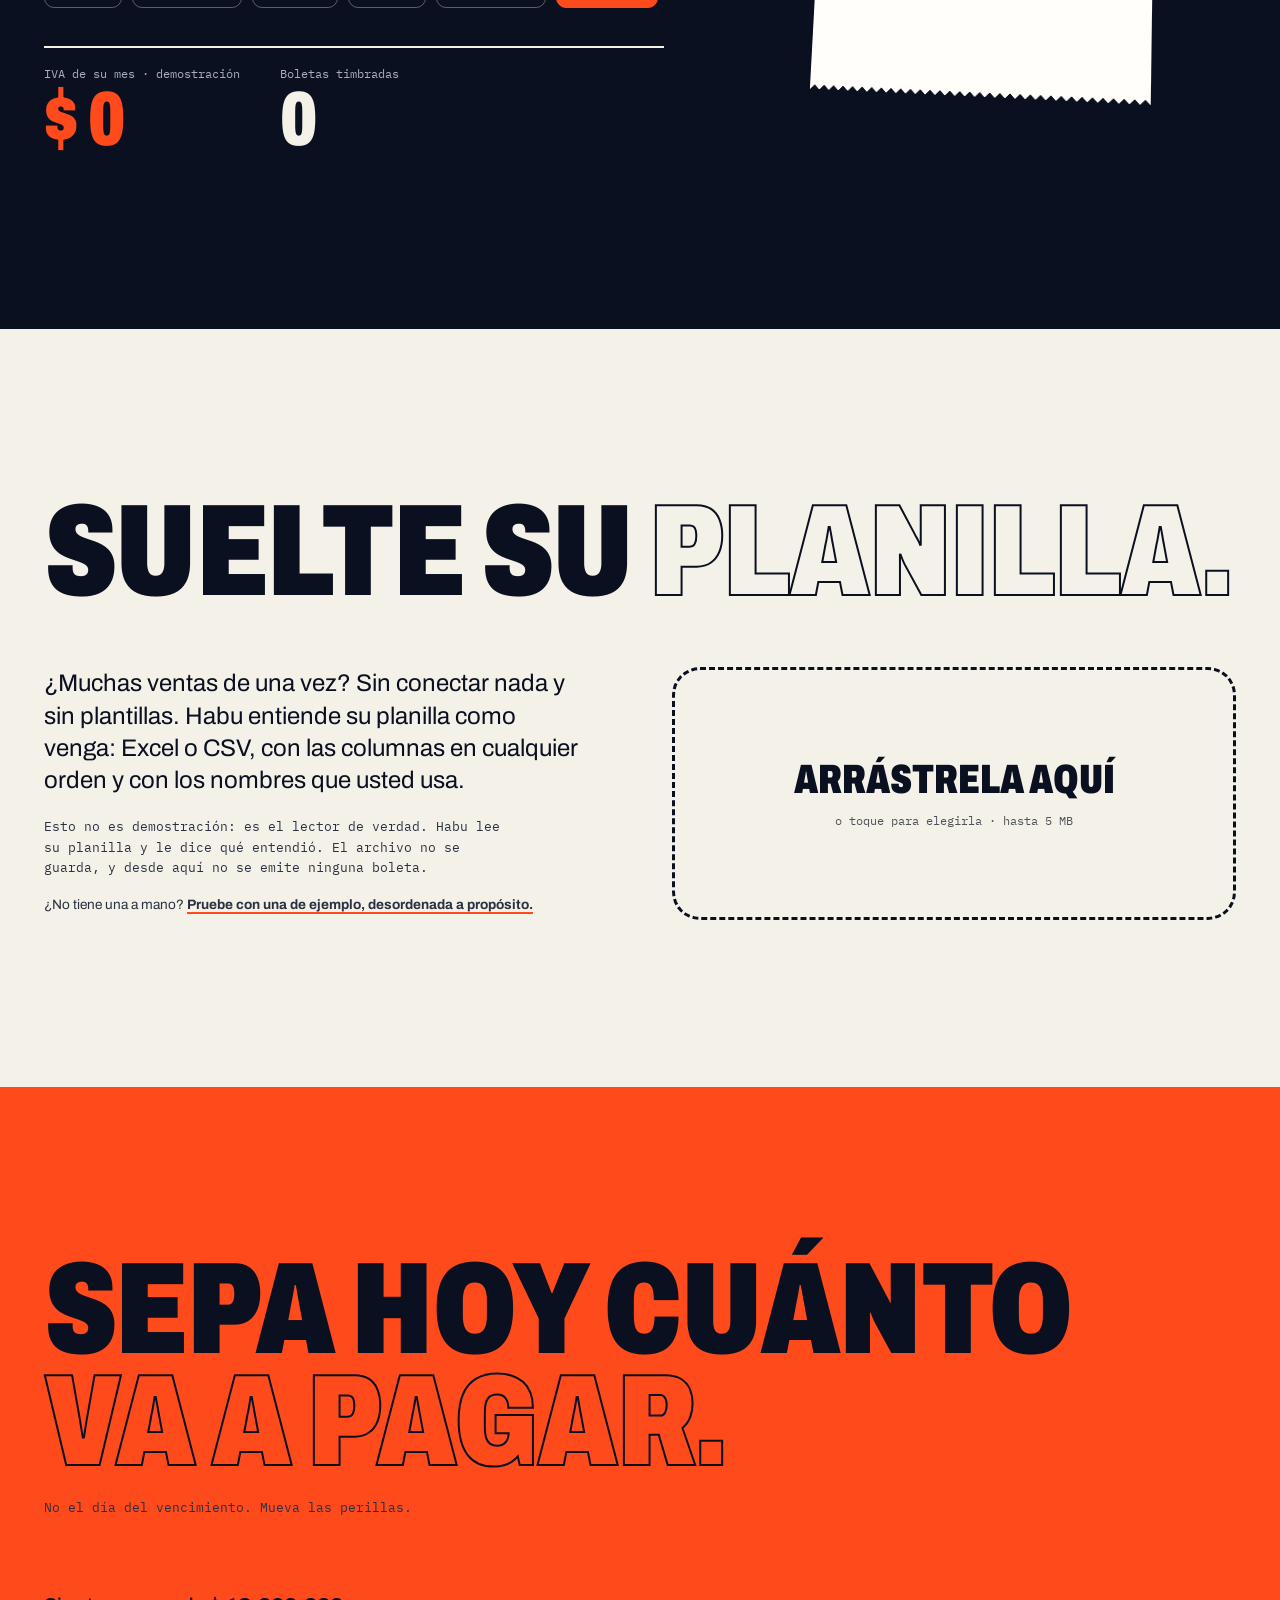
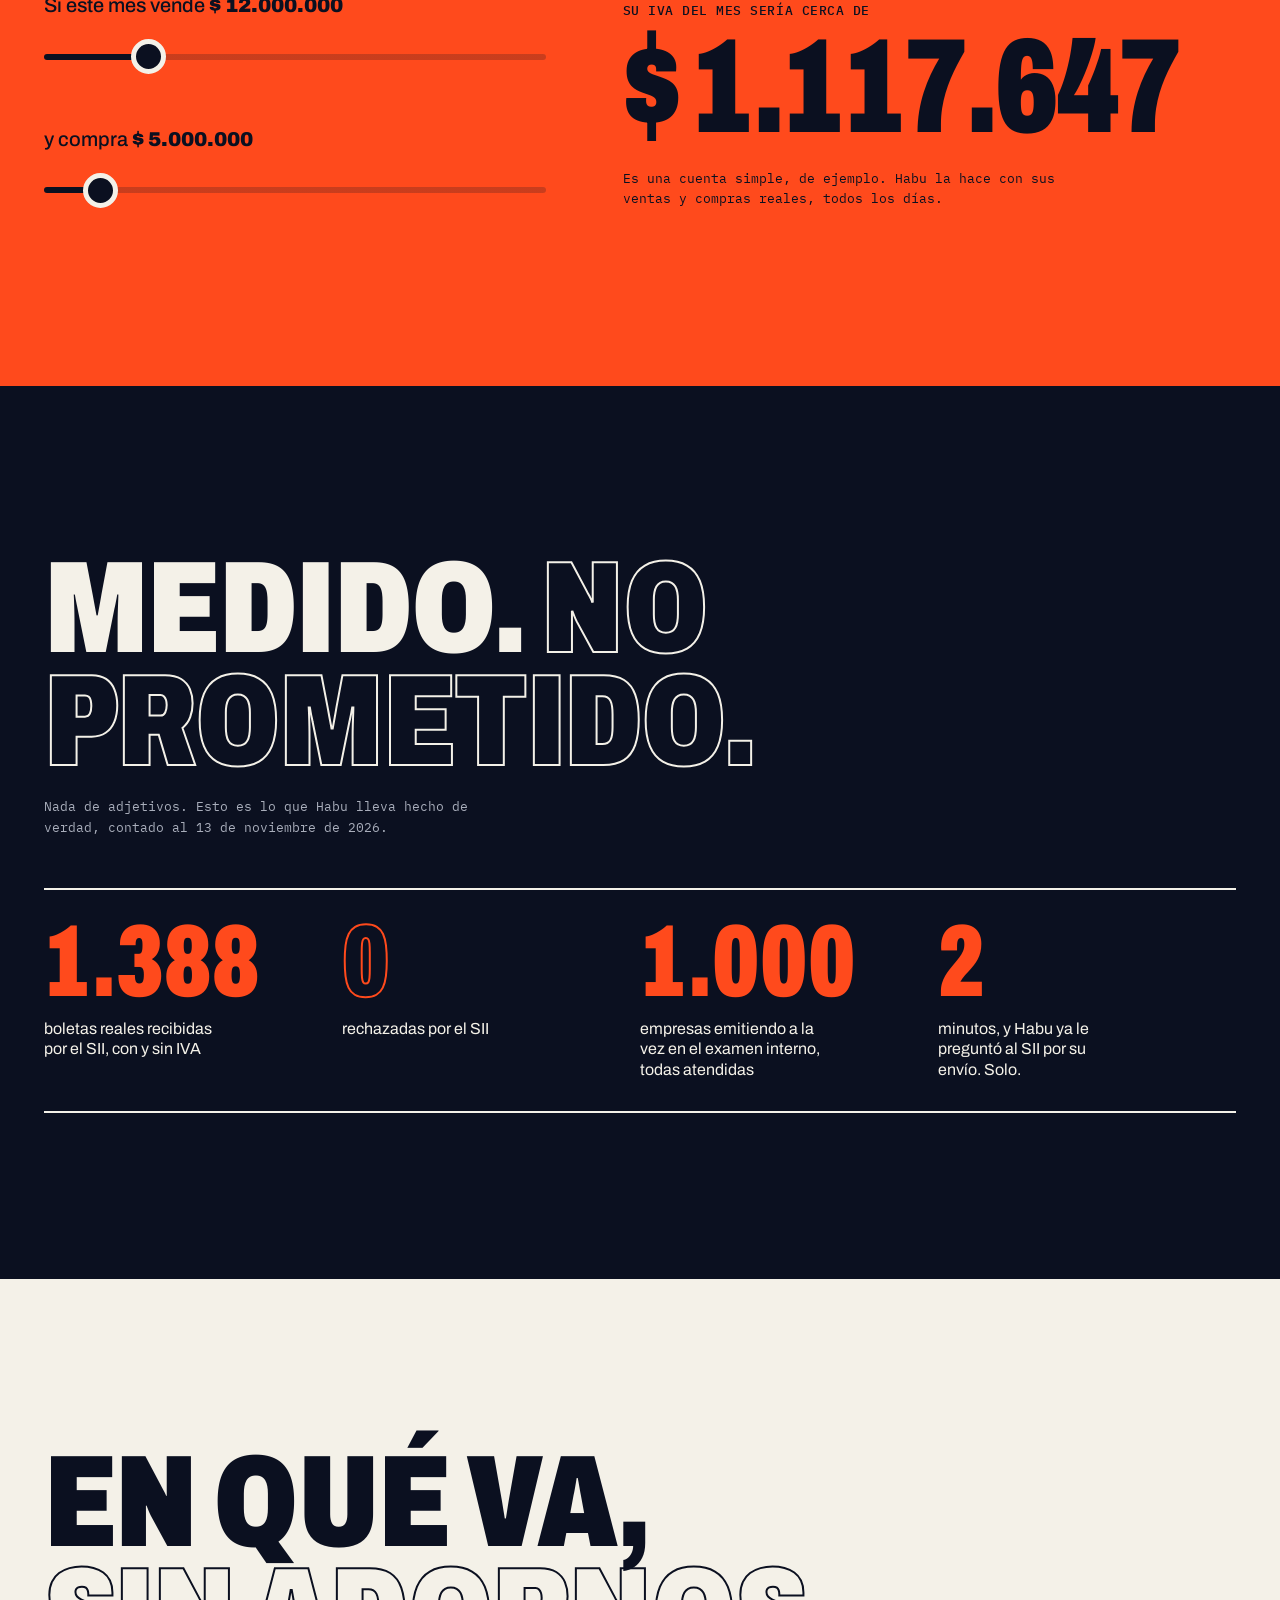
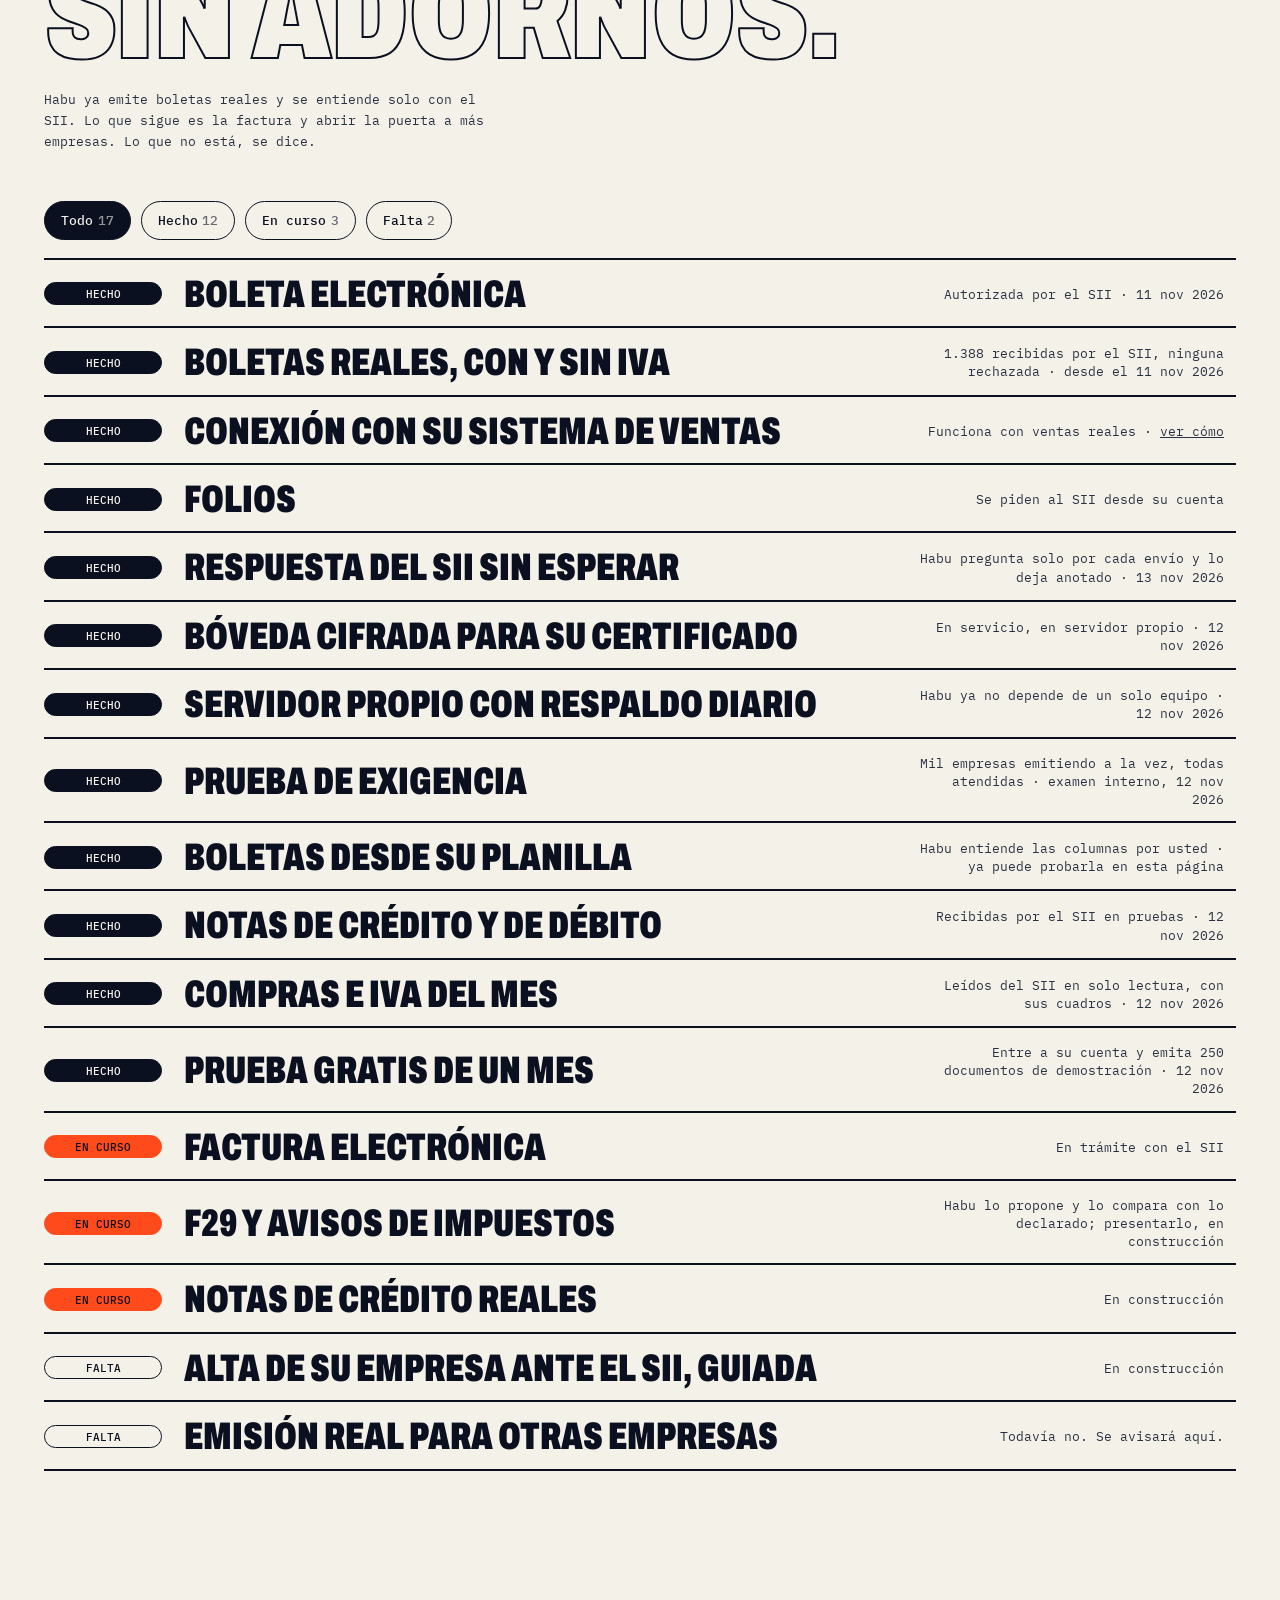
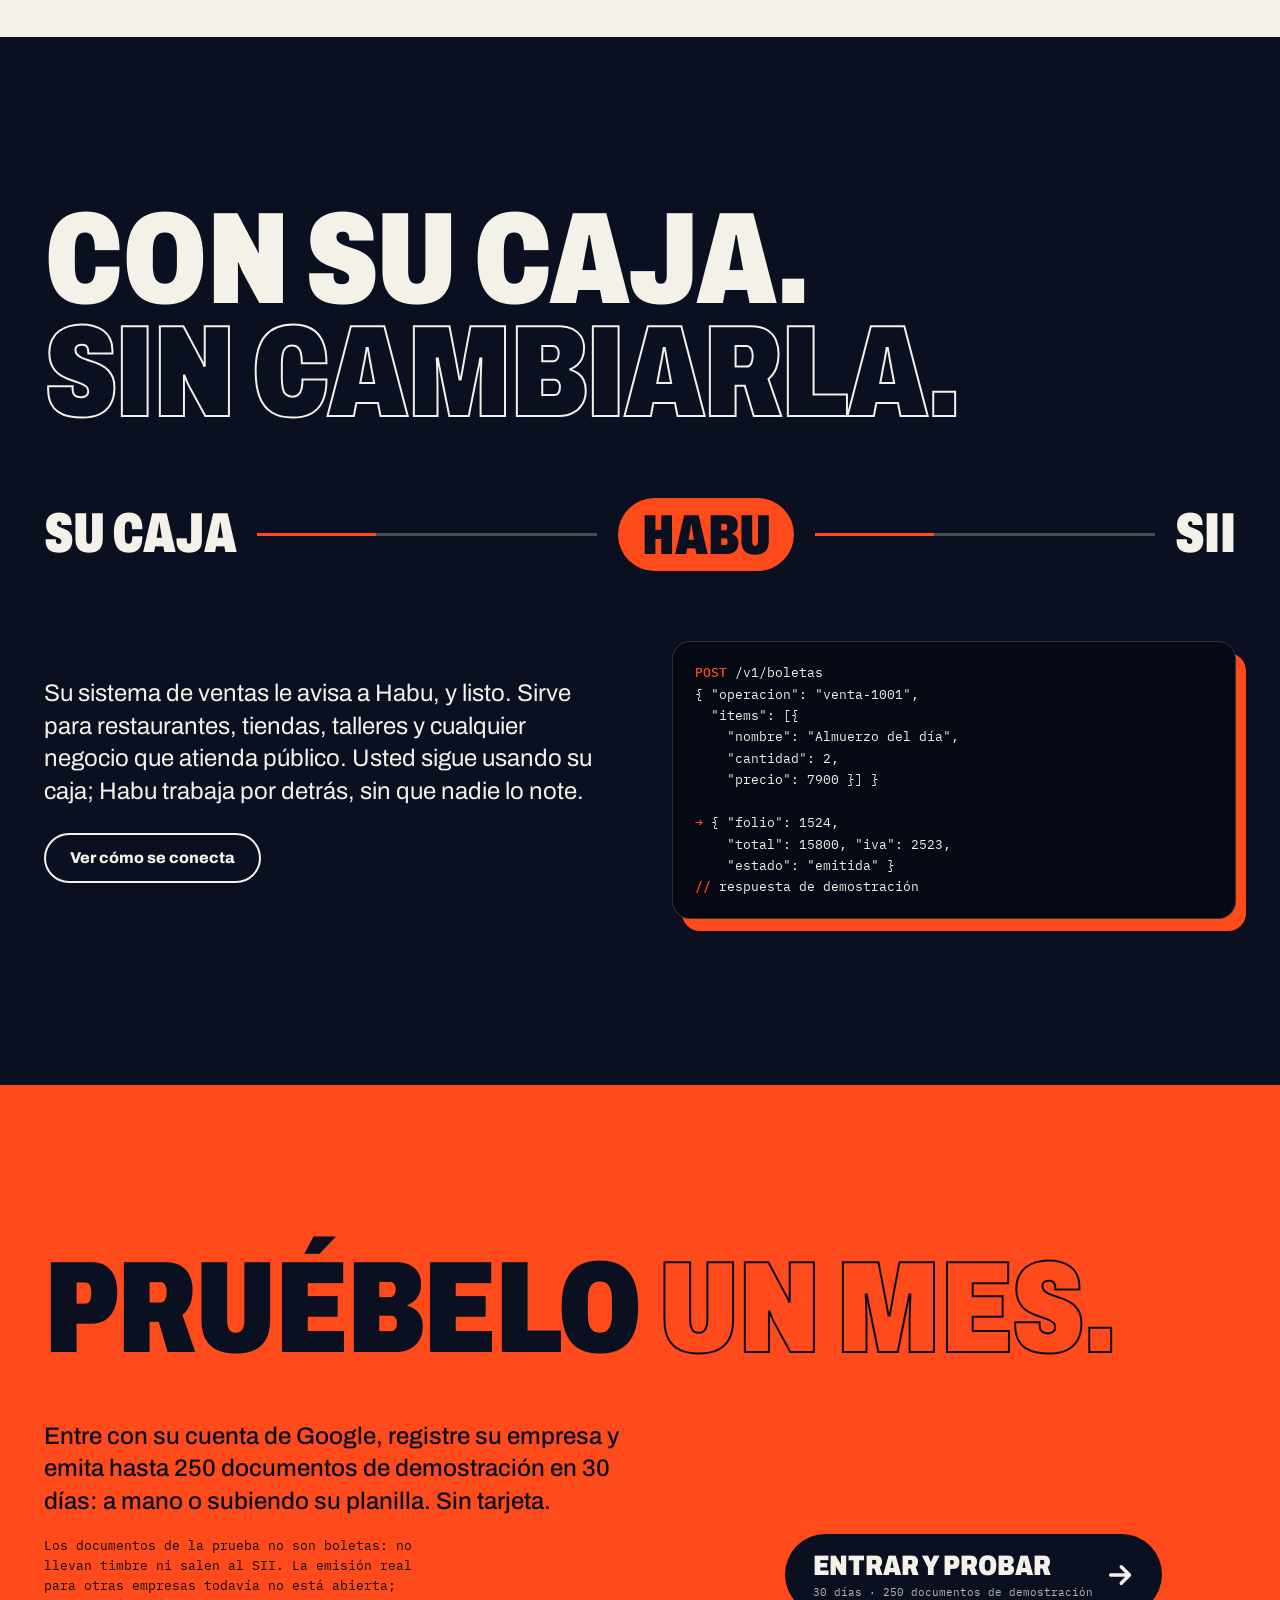
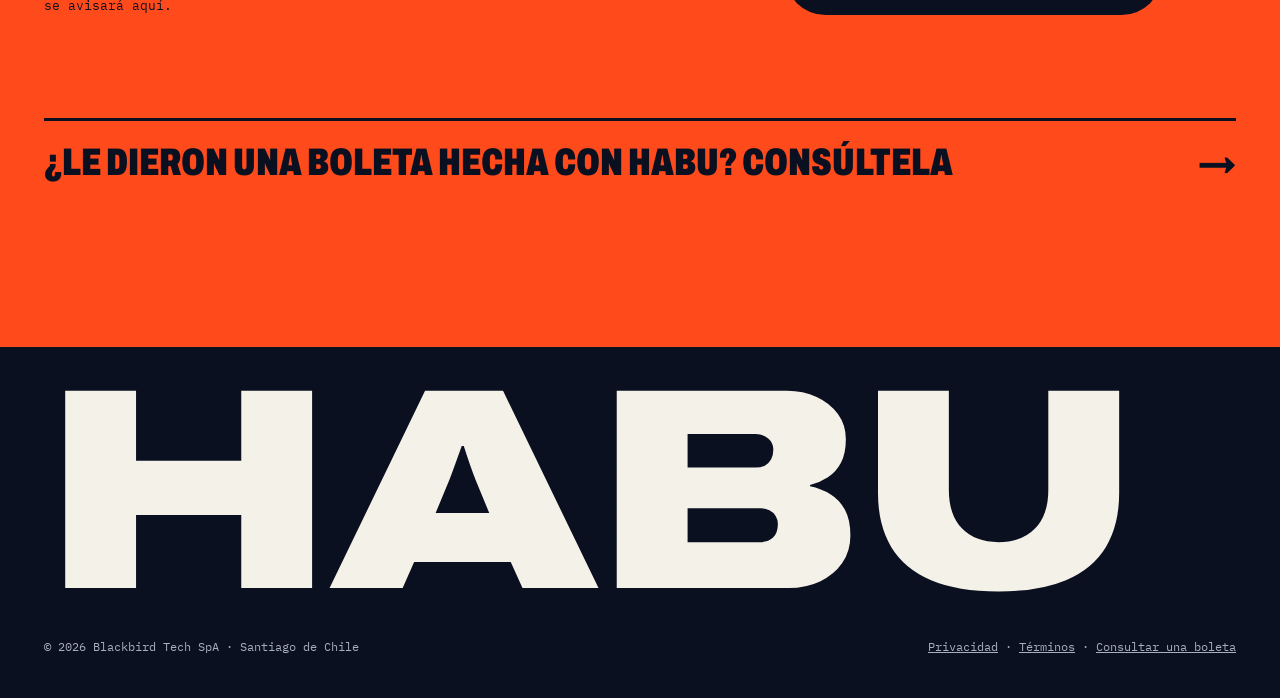
==== commit 04b42f40: "Rediseño con el estándar de presentación de Blackbird: portada con el timbre vivo, boleta que se tim" ====
--- a/index.html
+++ b/index.html
@@ -5,17 +5,18 @@
 <meta name="viewport" content="width=device-width,initial-scale=1">
 <title>Habu — Usted vende. Habu hace los papeles.</title>
 <meta name="description" content="Boletas, facturas e impuestos al día para su negocio. Habu se conecta a su caja o recibe su planilla, y se entiende con el SII por usted.">
-<meta name="theme-color" content="#FAFAF7">
+<meta name="theme-color" content="#0B1020">
 <meta property="og:title" content="Habu — Usted vende. Habu hace los papeles.">
 <meta property="og:description" content="Boletas, facturas e impuestos al día para su negocio. Habu se conecta a su caja o recibe su planilla, y se entiende con el SII por usted.">
 <meta property="og:type" content="website">
 <meta property="og:url" content="https://habu.cl/">
 <link rel="canonical" href="https://habu.cl/">
 <link rel="icon" href="/favicon.svg" type="image/svg+xml">
-<link rel="preconnect" href="https://fonts.googleapis.com"><link rel="preconnect" href="https://fonts.gstatic.com" crossorigin><link rel="stylesheet" href="https://fonts.googleapis.com/css2?family=IBM+Plex+Mono:wght@400;500&family=IBM+Plex+Sans:wght@400;500;600;700&display=swap">
-<link rel="stylesheet" href="/site.css?v=20261113a">
+<link rel="preconnect" href="https://fonts.googleapis.com"><link rel="preconnect" href="https://fonts.gstatic.com" crossorigin><link rel="stylesheet" href="https://fonts.googleapis.com/css2?family=Archivo:wdth,wght@62..125,100..900&family=IBM+Plex+Mono:wght@400;500&display=swap">
+<link rel="stylesheet" href="/site.css?v=20261113b">
 </head>
-<body>
+<body class="viva">
+<div id="punto" aria-hidden="true"></div>
 <header class="cabecera">
   <div class="contenedor">
     <a class="marca" href="/" aria-label="Habu, inicio"><svg viewBox="0 0 64 64" aria-hidden="true"><path d="M32 6 40 34 58 48 40 46 36 58H28L24 46 6 48 24 34Z" fill="currentColor"/><path d="M32 6 35.500 34H28.500Z" fill="#ff4a1c"/></svg>HABU</a>
@@ -31,132 +32,176 @@
 <main>
 
 <section class="portada">
-  <canvas class="corriente" data-corriente aria-hidden="true"></canvas>
-  <div class="contenedor">
-    <h1>Usted vende.<br>Habu hace <i>los papeles.</i></h1>
-    <p class="bajada">Boletas, facturas e impuestos al día. Sin planillas a medianoche y sin tener que pensar en el SII.</p>
-    <a class="boton" href="#como">Ver cómo funciona</a>
-  </div>
-  <p class="pista" aria-hidden="true">Mueva el cursor entre las boletas · baje para seguir</p>
-</section>
-
-<section class="historia" id="como" data-historia data-paso="0">
-  <div class="escena">
-    <div class="contenedor">
-      <div class="relato">
-        <p class="cuenta"><b data-n>1</b> / 3</p>
-        <div class="pasos">
-          <div class="paso"><h2>Usted cobra.</h2><p>Como siempre, en su caja de siempre. No cambia nada de lo que ya hace.</p></div>
-          <div class="paso"><h2>La boleta sale sola.</h2><p>Habu la prepara, la timbra y se la entrega al SII en el momento. Su cliente puede revisarla cuando quiera.</p></div>
-          <div class="paso"><h2>Y sus impuestos se suman solos.</h2><p>Cada venta va llenando su declaración del mes. Cuando llega la fecha, el número ya está listo.</p></div>
-        </div>
-      </div>
-      <div class="mesa" aria-hidden="true">
-        <div class="recibo">
-          <p class="local">Su local</p>
-          <p class="linea"><span>2 cafés</span><span>$ 5.600</span></p>
-          <p class="linea"><span>1 torta</span><span>$ 3.900</span></p>
-          <p class="linea total"><span>Total</span><span>$ 9.500</span></p>
-          <div class="timbre"><i></i><span>Recibida por el SII</span></div>
-        </div>
-        <div class="mes">
-          <p>Su declaración de este mes</p>
-          <b data-mes>$ 412.300</b>
-          <div class="barra"><i></i></div>
-          <small>Se va llenando con cada venta</small>
-        </div>
-      </div>
-    </div>
-  </div>
-</section>
-
-<section class="calculo" id="impuestos">
-  <div class="contenedor">
-    <h2 class="aparece">Sepa hoy cuánto va a pagar.<br>No el día del vencimiento.</h2>
-    <div class="simulador aparece">
-      <div class="perillas">
-        <label for="ventas">Si este mes vende <output data-ventas-txt>$ 12.000.000</output></label>
-        <input id="ventas" type="range" min="1" max="60" step="0.5" value="12" data-ventas>
-        <label for="compras">y compra <output data-compras-txt>$ 5.000.000</output></label>
-        <input id="compras" type="range" min="0" max="60" step="0.5" value="5" data-compras>
-      </div>
-      <div class="resultado">
-        <p>su IVA del mes sería cerca de</p>
-        <b data-iva>$ 1.117.647</b>
-        <small>Es una cuenta simple, de ejemplo. Habu la hará con sus ventas y compras reales, todos los días.</small>
-      </div>
-    </div>
-  </div>
-</section>
-
-<section class="formas" id="formas">
-  <div class="contenedor">
-    <h2 class="aparece">Dos maneras de usarlo.<br>Elija la suya.</h2>
-    <div class="selector aparece" role="tablist" aria-label="Maneras de usar Habu">
-      <button role="tab" aria-selected="true" aria-controls="forma-caja" id="tab-caja" data-forma="caja">Con su caja</button>
-      <button role="tab" aria-selected="false" aria-controls="forma-archivo" id="tab-archivo" data-forma="archivo" tabindex="-1">Con un archivo</button>
-    </div>
-    <div class="forma aparece" id="forma-caja" role="tabpanel" aria-labelledby="tab-caja">
-      <p class="grande">Su sistema de ventas le avisa a Habu, y listo.</p>
-      <p>Sirve para restaurantes, tiendas, talleres y cualquier negocio que atienda público. Usted sigue usando su caja; Habu trabaja por detrás, sin que nadie lo note.</p>
-      <div class="hilo" aria-hidden="true"><span>Su caja</span><i></i><span class="yo">Habu</span><i></i><span>SII</span></div>
-    </div>
-    <div class="forma aparece" id="forma-archivo" role="tabpanel" aria-labelledby="tab-archivo" hidden>
-      <p class="grande">¿Muchas boletas de una vez? Suba su planilla.</p>
-      <p>Sin conectar nada y sin plantillas. Habu entiende su planilla como venga: en Excel o CSV, con las columnas en cualquier orden y con los nombres que usted usa. Pruébelo ahora.</p>
+  <canvas id="timbre" aria-hidden="true"></canvas>
+  <h1 class="titulo" aria-label="Habu. Usted vende, Habu hace los papeles."><span data-l="H">H</span><span data-l="A">A</span><span data-l="B">B</span><span data-l="U">U</span></h1>
+  <div class="bajada">
+    <p>Usted vende.<br>Habu hace <i>los papeles.</i></p>
+    <a class="boton gordo" href="https://cuenta.habu.cl/" data-iman>
+      <span>Probar gratis<small>30 días · 250 documentos de demostración</small></span>
+      <svg viewBox="0 0 24 24" fill="none" stroke="currentColor" stroke-width="3" stroke-linecap="round" stroke-linejoin="round" aria-hidden="true"><path d="M4 12h15M13 5l7 7-7 7"/></svg>
+    </a>
+  </div>
+</section>
+
+<div class="cinta" aria-hidden="true"><div><span>Boletas</span><em>✦</em><span>Folios</span><em>✦</em><span>Impuestos</span><em>✦</em><span>El SII, resuelto</span><em>✦</em><span>Con su caja</span><em>✦</em><span>O con su planilla</span><em>✦</em><span>Boletas</span><em>✦</em><span>Folios</span><em>✦</em><span>Impuestos</span><em>✦</em><span>El SII, resuelto</span><em>✦</em><span>Con su caja</span><em>✦</em><span>O con su planilla</span><em>✦</em></div></div>
+<div class="cinta b" aria-hidden="true"><div><span>Restaurantes</span><span>·</span><span>Tiendas</span><span>·</span><span>Cafés</span><span>·</span><span>Talleres</span><span>·</span><span>Peluquerías</span><span>·</span><span>Almacenes</span><span>·</span><span>Restaurantes</span><span>·</span><span>Tiendas</span><span>·</span><span>Cafés</span><span>·</span><span>Talleres</span><span>·</span><span>Peluquerías</span><span>·</span><span>Almacenes</span><span>·</span></div></div>
+
+<section class="meson" id="como">
+  <div class="sube">
+    <h2 class="sube">Cobre. <span class="hueco">Timbre.</span></h2>
+    <p class="nota">Pruébelo aquí mismo: agregue ventas y timbre la boleta. Eso hace Habu detrás de su caja, cada vez que usted cobra, y de paso va sumando sus impuestos del mes. (Es una demostración: esta boleta no vale ante el SII.)</p>
+    <div class="teclas" id="teclas">
+      <button type="button" data-p="Café|2800">+ Café</button>
+      <button type="button" data-p="Almuerzo del día|7900">+ Almuerzo</button>
+      <button type="button" data-p="Torta|3900">+ Torta</button>
+      <button type="button" data-p="Jugo natural|3200">+ Jugo</button>
+      <button type="button" data-p="Sándwich|5500">+ Sándwich</button>
+      <button type="button" class="timbrar" id="timbrar">Timbrar</button>
+    </div>
+    <div class="contador" aria-live="polite">
+      <div><span>IVA de su mes · demostración</span><b id="ivaMes">$ 0</b></div>
+      <div><span>Boletas timbradas</span><b id="nBoletas">0</b></div>
+    </div>
+  </div>
+  <div class="impresora sube" aria-hidden="true">
+    <div class="papel" id="papel">
+      <h3>Su local</h3>
+      <div class="sub">BOLETA ELECTRÓNICA · DEMOSTRACIÓN</div>
+      <ul id="lineas"></ul>
+      <div class="total"><span>TOTAL</span><span id="total">$ 0</span></div>
+      <div class="iva"><span>IVA incluido</span><span id="ivaBoleta">$ 0</span></div>
+      <canvas id="codigo" width="600" height="148"></canvas>
+      <div class="pie">Timbre de demostración · sin valor tributario</div>
+      <div class="sello">Timbrada</div>
+    </div>
+  </div>
+</section>
+
+<section class="planilla claro" id="planilla">
+  <h2 class="sube">Suelte su <span class="hueco">planilla.</span></h2>
+  <div class="dosmitades">
+    <div class="sube">
+      <p class="grande">¿Muchas ventas de una vez? Sin conectar nada y sin plantillas. Habu entiende su planilla como venga: Excel o CSV, con las columnas en cualquier orden y con los nombres que usted usa.</p>
+      <p class="nota">Esto no es demostración: es el lector de verdad. Habu lee su planilla y le dice qué entendió. El archivo no se guarda, y desde aquí no se emite ninguna boleta.</p>
+      <p class="letra">¿No tiene una a mano? <button class="enlace" type="button" data-ejemplo>Pruebe con una de ejemplo, desordenada a propósito.</button></p>
+    </div>
+    <div class="sube">
       <div class="buzon" data-buzon data-servicio="https://boletas.habu.cl/planilla" tabindex="0" role="button" aria-label="Elegir una planilla para que Habu la lea">
         <input type="file" data-archivo hidden accept=".xlsx,.xls,.csv,.tsv,.txt,.xml,.htm,.html">
-        <p class="buzon-txt" data-buzon-txt>Arrastre aquí su planilla, o toque para elegirla</p>
+        <p class="buzon-txt" data-buzon-txt>Arrástrela aquí</p>
+        <small>o toque para elegirla · hasta 5 MB</small>
       </div>
-      <p class="letra">¿No tiene una a mano? <button class="enlace" type="button" data-ejemplo>Pruebe con una de ejemplo, desordenada a propósito.</button></p>
       <div class="lectura" data-lectura hidden aria-live="polite"></div>
-      <p class="letra">Habu lee su planilla y le muestra qué entendió. El archivo no se guarda, y desde aquí no se emite ninguna boleta.</p>
-    </div>
-  </div>
-</section>
-
-<section class="estado" id="estado">
-  <div class="contenedor">
-    <h2 class="aparece">En qué va Habu, sin adornos.</h2>
-    <p class="grande aparece">Habu ya emite boletas reales y se entiende solo con el SII. Lo que sigue es la factura y abrir la puerta a más empresas.</p>
-    <ul class="hitos aparece">
-      <li class="hecho"><span>Boleta electrónica</span><em>Autorizada por el SII · 11 nov 2026</em></li>
-      <li class="hecho"><span>Boletas reales, con y sin IVA</span><em>Cientos recibidas por el SII, ninguna rechazada · desde el 11 nov 2026</em></li>
-      <li class="hecho"><span>Conexión con su sistema de ventas</span><em>Funciona con ventas reales · <a href="/conexion/">ver cómo</a></em></li>
-      <li class="hecho"><span>Folios</span><em>Se piden al SII desde su cuenta</em></li>
-      <li class="hecho"><span>Respuesta del SII sin esperar</span><em>Habu pregunta solo por cada envío y lo deja anotado · 13 nov 2026</em></li>
-      <li class="hecho"><span>Bóveda cifrada para su certificado</span><em>En servicio, en servidor propio · 12 nov 2026</em></li>
-      <li class="hecho"><span>Servidor propio con respaldo diario</span><em>Habu ya no depende de un solo equipo · 12 nov 2026</em></li>
-      <li class="hecho"><span>Prueba de exigencia</span><em>Mil empresas emitiendo a la vez, todas atendidas · examen interno, 12 nov 2026</em></li>
-      <li class="hecho"><span>Boletas desde su planilla</span><em>Habu entiende las columnas por usted · ya puede probarla en esta página</em></li>
-      <li class="hecho"><span>Notas de crédito y de débito</span><em>Recibidas por el SII en pruebas · 12 nov 2026</em></li>
-      <li class="hecho"><span>Compras e IVA del mes</span><em>Leídos del SII en solo lectura, con sus cuadros · 12 nov 2026</em></li>
-      <li class="hecho"><span>Prueba gratis de un mes</span><em>Entre a su cuenta y emita 250 documentos de demostración · 12 nov 2026</em></li>
-      <li class="curso"><span>Factura electrónica</span><em>En trámite con el SII</em></li>
-      <li class="curso"><span>F29 y avisos de impuestos</span><em>Habu lo propone y lo compara con lo declarado; presentarlo, en construcción</em></li>
-      <li class="curso"><span>Notas de crédito reales</span><em>En construcción</em></li>
-      <li><span>Alta de su empresa ante el SII, guiada</span><em>En construcción</em></li>
-      <li><span>Emisión real para otras empresas</span><em>Todavía no. Se avisará aquí.</em></li>
-    </ul>
-  </div>
-</section>
-
-<section class="cierre">
-  <div class="contenedor">
-    <h2 class="aparece">¿Le dieron una boleta hecha con Habu?</h2>
-    <a class="boton aparece" href="/boleta/">Consultarla ahora</a>
-  </div>
+    </div>
+  </div>
+</section>
+
+<section class="calculo encendido" id="impuestos">
+  <h2 class="sube">Sepa hoy cuánto <span class="hueco">va a pagar.</span></h2>
+  <p class="nota sube">No el día del vencimiento. Mueva las perillas.</p>
+  <div class="simulador sube">
+    <div class="perillas">
+      <label for="ventas">Si este mes vende <output data-ventas-txt>$ 12.000.000</output></label>
+      <input id="ventas" type="range" min="1" max="60" step="0.5" value="12" data-ventas>
+      <label for="compras">y compra <output data-compras-txt>$ 5.000.000</output></label>
+      <input id="compras" type="range" min="0" max="60" step="0.5" value="5" data-compras>
+    </div>
+    <div class="resultado">
+      <p>Su IVA del mes sería cerca de</p>
+      <b data-iva>$ 1.117.647</b>
+      <small>Es una cuenta simple, de ejemplo. Habu la hace con sus ventas y compras reales, todos los días.</small>
+    </div>
+  </div>
+</section>
+
+<section id="medido">
+  <h2 class="sube">Medido. <span class="hueco">No prometido.</span></h2>
+  <p class="nota sube">Nada de adjetivos. Esto es lo que Habu lleva hecho de verdad, contado al 13 de noviembre de 2026.</p>
+  <div class="medido">
+    <div class="sube"><b data-n="1388">0</b><span>boletas reales recibidas por el SII, con y sin IVA</span></div>
+    <div class="sube"><b class="cero">0</b><span>rechazadas por el SII</span></div>
+    <div class="sube"><b data-n="1000">0</b><span>empresas emitiendo a la vez en el examen interno, todas atendidas</span></div>
+    <div class="sube"><b data-n="2">0</b><span>minutos, y Habu ya le preguntó al SII por su envío. Solo.</span></div>
+  </div>
+</section>
+
+<section class="claro" id="estado">
+  <h2 class="sube">En qué va, <span class="hueco">sin adornos.</span></h2>
+  <p class="nota sube">Habu ya emite boletas reales y se entiende solo con el SII. Lo que sigue es la factura y abrir la puerta a más empresas. Lo que no está, se dice.</p>
+  <div class="filtros sube" role="group" aria-label="Filtrar el estado">
+    <button type="button" data-ver="todo" aria-pressed="true">Todo<b>17</b></button>
+    <button type="button" data-ver="hecho" aria-pressed="false">Hecho<b>12</b></button>
+    <button type="button" data-ver="curso" aria-pressed="false">En curso<b>3</b></button>
+    <button type="button" data-ver="falta" aria-pressed="false">Falta<b>2</b></button>
+  </div>
+  <ul class="hitos sube">
+    <li class="hecho"><i>Hecho</i><span>Boleta electrónica</span><em>Autorizada por el SII · 11 nov 2026</em></li>
+    <li class="hecho"><i>Hecho</i><span>Boletas reales, con y sin IVA</span><em>1.388 recibidas por el SII, ninguna rechazada · desde el 11 nov 2026</em></li>
+    <li class="hecho"><i>Hecho</i><span>Conexión con su sistema de ventas</span><em>Funciona con ventas reales · <a href="/conexion/">ver cómo</a></em></li>
+    <li class="hecho"><i>Hecho</i><span>Folios</span><em>Se piden al SII desde su cuenta</em></li>
+    <li class="hecho"><i>Hecho</i><span>Respuesta del SII sin esperar</span><em>Habu pregunta solo por cada envío y lo deja anotado · 13 nov 2026</em></li>
+    <li class="hecho"><i>Hecho</i><span>Bóveda cifrada para su certificado</span><em>En servicio, en servidor propio · 12 nov 2026</em></li>
+    <li class="hecho"><i>Hecho</i><span>Servidor propio con respaldo diario</span><em>Habu ya no depende de un solo equipo · 12 nov 2026</em></li>
+    <li class="hecho"><i>Hecho</i><span>Prueba de exigencia</span><em>Mil empresas emitiendo a la vez, todas atendidas · examen interno, 12 nov 2026</em></li>
+    <li class="hecho"><i>Hecho</i><span>Boletas desde su planilla</span><em>Habu entiende las columnas por usted · ya puede probarla en esta página</em></li>
+    <li class="hecho"><i>Hecho</i><span>Notas de crédito y de débito</span><em>Recibidas por el SII en pruebas · 12 nov 2026</em></li>
+    <li class="hecho"><i>Hecho</i><span>Compras e IVA del mes</span><em>Leídos del SII en solo lectura, con sus cuadros · 12 nov 2026</em></li>
+    <li class="hecho"><i>Hecho</i><span>Prueba gratis de un mes</span><em>Entre a su cuenta y emita 250 documentos de demostración · 12 nov 2026</em></li>
+    <li class="curso"><i>En curso</i><span>Factura electrónica</span><em>En trámite con el SII</em></li>
+    <li class="curso"><i>En curso</i><span>F29 y avisos de impuestos</span><em>Habu lo propone y lo compara con lo declarado; presentarlo, en construcción</em></li>
+    <li class="curso"><i>En curso</i><span>Notas de crédito reales</span><em>En construcción</em></li>
+    <li class="falta"><i>Falta</i><span>Alta de su empresa ante el SII, guiada</span><em>En construcción</em></li>
+    <li class="falta"><i>Falta</i><span>Emisión real para otras empresas</span><em>Todavía no. Se avisará aquí.</em></li>
+  </ul>
+</section>
+
+<section id="caja">
+  <h2 class="sube">Con su caja. <span class="hueco">Sin cambiarla.</span></h2>
+  <div class="hilo sube" aria-hidden="true"><span>Su caja</span><i></i><span class="yo">Habu</span><i></i><span>SII</span></div>
+  <div class="caja-pie">
+    <div class="sube">
+      <p class="grande">Su sistema de ventas le avisa a Habu, y listo. Sirve para restaurantes, tiendas, talleres y cualquier negocio que atienda público. Usted sigue usando su caja; Habu trabaja por detrás, sin que nadie lo note.</p>
+      <a class="boton linea" href="/conexion/" data-iman>Ver cómo se conecta</a>
+    </div>
+    <pre class="sube" aria-label="Ejemplo de demostración"><b>POST</b> /v1/boletas
+{ "operacion": "venta-1001",
+  "items": [{
+    "nombre": "Almuerzo del día",
+    "cantidad": 2,
+    "precio": 7900 }] }
+
+<b>→</b> { "folio": 1524,
+    "total": 15800, "iva": 2523,
+    "estado": "emitida" }
+<b>//</b> respuesta de demostración</pre>
+  </div>
+</section>
+
+<section class="cierre encendido" id="probar">
+  <h2 class="sube">Pruébelo <span class="hueco">un mes.</span></h2>
+  <div class="dosmitades">
+    <div class="sube">
+      <p class="grande">Entre con su cuenta de Google, registre su empresa y emita hasta 250 documentos de demostración en 30 días: a mano o subiendo su planilla. Sin tarjeta.</p>
+      <p class="aun">Los documentos de la prueba no son boletas: no llevan timbre ni salen al SII. La emisión real para otras empresas todavía no está abierta; se avisará aquí.</p>
+    </div>
+    <div class="sube">
+      <a class="boton gordo" href="https://cuenta.habu.cl/" data-iman>
+        <span>Entrar y probar<small>30 días · 250 documentos de demostración</small></span>
+        <svg viewBox="0 0 24 24" fill="none" stroke="currentColor" stroke-width="3" stroke-linecap="round" stroke-linejoin="round" aria-hidden="true"><path d="M4 12h15M13 5l7 7-7 7"/></svg>
+      </a>
+    </div>
+  </div>
+  <a class="consulta sube" href="/boleta/"><span>¿Le dieron una boleta hecha con Habu? Consúltela</span><span aria-hidden="true">→</span></a>
 </section>
 
 </main>
 
 <footer>
-  <div class="contenedor">
-    <span>© 2026 Blackbird Tech SpA · Santiago de Chile</span>
-    <span><a href="/privacidad/">Privacidad</a> · <a href="/terminos/">Términos</a> · <a href="/boleta/">Consultar una boleta</a></span>
-  </div>
+  <b aria-hidden="true">HABU</b>
+  <span>© 2026 Blackbird Tech SpA · Santiago de Chile</span>
+  <span><a href="/privacidad/">Privacidad</a> · <a href="/terminos/">Términos</a> · <a href="/boleta/">Consultar una boleta</a></span>
 </footer>
 
-<script src="/site.js?v=20261113a" defer></script>
+<script src="/site.js?v=20261113b" defer></script>
 </body>
 </html>
--- a/site.css
+++ b/site.css
@@ -1,210 +1,266 @@
 :root{
-  --papel:#FAFAF7; --papel-2:#F1F1EB; --tinta:#0B1020; --tinta-2:#2A3142; --gris:#5E6675; --raya:#DADAD2;
-  --fuego:#FF4A1C; --bien:#1F8A4C;
-  --sans:"IBM Plex Sans",system-ui,-apple-system,"Segoe UI",Roboto,"Helvetica Neue",Arial,sans-serif;
+  --papel:#F4F1E8; --papel-2:#E9E5D9; --tinta:#0B1020; --tinta-2:#2A3142; --gris:#5E6675; --raya:#D3CFC2;
+  --fuego:#FF4A1C; --bien:#1F8A4C; --humo:#A9AEBB;
+  --sans:"Archivo",system-ui,-apple-system,"Segoe UI",Roboto,"Helvetica Neue",Arial,sans-serif;
   --mono:"IBM Plex Mono",ui-monospace,"SF Mono",Menlo,Consolas,monospace;
-  --ancho:68rem; --suave:cubic-bezier(.2,.7,.2,1);
+  --ancho:68rem; --orilla:clamp(16px,4vw,44px); --suave:cubic-bezier(.2,.7,.2,1); --rebote:cubic-bezier(.2,1.5,.4,1);
 }
 *{box-sizing:border-box}
 html{scroll-behavior:smooth;-webkit-text-size-adjust:100%}
-body{margin:0;background:var(--papel);color:var(--tinta);font-family:var(--sans);font-size:1.0625rem;line-height:1.55;-webkit-font-smoothing:antialiased;text-rendering:optimizeLegibility}
+body{margin:0;background:var(--papel);color:var(--tinta);font-family:var(--sans);font-size:1.0625rem;line-height:1.55;-webkit-font-smoothing:antialiased;text-rendering:optimizeLegibility;overflow-x:hidden}
 a{color:inherit}
-::selection{background:var(--fuego);color:#fff}
-:focus-visible{outline:2px solid var(--tinta);outline-offset:3px;border-radius:.3rem}
+p{margin:0}
+::selection{background:var(--fuego);color:var(--tinta)}
+:focus-visible{outline:2px solid var(--fuego);outline-offset:3px;border-radius:.3rem}
 .contenedor{width:min(100% - 2.5rem,var(--ancho));margin-inline:auto}
-h1,h2{font-weight:700;letter-spacing:-.04em;line-height:.98;margin:0;text-wrap:balance}
-h1{font-size:clamp(2.8rem,8vw,6.2rem)}
-h2{font-size:clamp(2rem,4.6vw,3.6rem);line-height:1.02}
-h1 i{font-style:normal;color:var(--fuego)}
-p{margin:0}
-
-/* Cabecera */
-.cabecera{position:sticky;top:0;z-index:20;background:rgba(250,250,247,.86);backdrop-filter:saturate(160%) blur(12px);-webkit-backdrop-filter:saturate(160%) blur(12px)}
-.cabecera .contenedor{display:flex;align-items:center;justify-content:space-between;height:4rem}
-.marca{display:flex;align-items:center;gap:.6rem;text-decoration:none;font-weight:700;letter-spacing:.3em;font-size:.9rem}
-.marca svg{width:1.5rem;height:1.5rem}
-.nav{display:flex;gap:1.7rem;align-items:center;font-size:.92rem;color:var(--tinta-2)}
+h1,h2,h3{margin:0;font-weight:900;text-wrap:balance}
+
+/* Barra: una píldora que flota sobre todo */
+.cabecera{position:fixed;inset:12px 0 auto 0;z-index:30;pointer-events:none}
+.cabecera .contenedor{pointer-events:auto;display:flex;align-items:center;justify-content:space-between;gap:1rem;height:3.4rem;padding:0 .5rem 0 1.2rem;border-radius:99rem;background:rgba(11,16,32,.86);color:var(--papel);border:1px solid rgba(244,241,232,.16);backdrop-filter:saturate(160%) blur(14px);-webkit-backdrop-filter:saturate(160%) blur(14px);width:min(100% - 1.5rem,var(--ancho))}
+.marca{display:flex;align-items:center;gap:.55rem;text-decoration:none;font-weight:900;font-stretch:125%;letter-spacing:.06em;font-size:1rem}
+.marca svg{width:1.45rem;height:1.45rem}
+.nav{display:flex;gap:1.5rem;align-items:center;font-size:.9rem}
 .nav a{text-decoration:none}
-.nav a:not(.boton){background:linear-gradient(currentColor,currentColor) 0 100%/0 1px no-repeat;transition:background-size .3s var(--suave);padding-bottom:.15rem}
-.nav a:not(.boton):hover{background-size:100% 1px}
+.nav a:not(.boton){background:linear-gradient(var(--fuego),var(--fuego)) 0 100%/0 2px no-repeat;transition:background-size .3s var(--suave);padding-bottom:.15rem}
+.nav a:not(.boton):hover{background-size:100% 2px}
 @media (max-width:46rem){.nav a:not(.boton){display:none}}
-.boton{display:inline-flex;align-items:center;justify-content:center;padding:.85rem 1.4rem;border-radius:99rem;border:0;background:var(--tinta);color:var(--papel);text-decoration:none;font:700 .95rem var(--sans);cursor:pointer;transition:background .25s,transform .25s var(--suave)}
-.boton:hover{background:var(--fuego);transform:translateY(-1px)}
-.nav .boton{padding:.55rem 1rem;font-size:.86rem;white-space:nowrap}
-
-/* Portada */
-.portada{position:relative;min-height:calc(100svh - 4rem);display:flex;align-items:center;overflow:hidden}
-.corriente{position:absolute;inset:0;width:100%;height:100%;display:block}
-.portada .contenedor{position:relative;padding-block:3rem 9rem}
-.bajada{font-size:clamp(1.1rem,1.7vw,1.35rem);color:var(--tinta-2);max-width:31rem;margin:1.6rem 0 2.2rem}
-.pista{position:absolute;left:0;right:0;bottom:1.6rem;text-align:center;font-size:.8rem;color:var(--gris);letter-spacing:.04em}
-@media (hover:none){.pista{visibility:hidden}.pista::after{content:"Baje para seguir";visibility:visible;position:absolute;left:0;right:0}}
-
-/* Historia: tres pasos en una escena fija */
-.historia{height:320vh;position:relative}
-.escena{position:sticky;top:4rem;height:calc(100svh - 4rem);display:flex;align-items:center;overflow:hidden}
-.escena .contenedor{display:grid;grid-template-columns:1fr 1fr;gap:3rem;align-items:center}
-.cuenta{font-family:var(--mono);font-size:.85rem;color:var(--gris);margin-bottom:1.6rem}
-.cuenta b{color:var(--fuego);font-weight:600}
-.pasos{display:grid}
-.paso{grid-area:1/1;opacity:0;transform:translateY(1.2rem);transition:opacity .5s var(--suave),transform .5s var(--suave);pointer-events:none}
-.paso p{font-size:1.15rem;color:var(--tinta-2);max-width:27rem;margin-top:1.2rem}
-[data-paso="0"] .paso:nth-child(1),[data-paso="1"] .paso:nth-child(2),[data-paso="2"] .paso:nth-child(3){opacity:1;transform:none;pointer-events:auto}
-.mesa{position:relative;height:26rem;display:grid;place-items:center}
-.recibo{width:15.5rem;background:#fff;border-radius:.35rem;padding:1.5rem 1.4rem 1.3rem;font-family:var(--mono);font-size:.84rem;box-shadow:0 1.6rem 3.5rem -1.6rem rgba(11,16,32,.35),0 0 0 1px rgba(11,16,32,.06);transform:rotate(-2.5deg);transition:transform .8s var(--suave)}
-.recibo .local{font-family:var(--sans);font-weight:700;letter-spacing:-.01em;font-size:1rem;margin-bottom:1rem}
-.linea span{white-space:nowrap}
-.linea{display:flex;justify-content:space-between;gap:1rem;padding:.25rem 0;color:var(--tinta-2)}
-.linea.total{border-top:1px dashed var(--raya);margin-top:.6rem;padding-top:.7rem;color:var(--tinta);font-weight:700}
-.timbre{margin-top:1.1rem;display:grid;gap:.6rem;opacity:0;transform:scale(1.06);transition:opacity .5s .15s,transform .5s .15s var(--suave)}
-.timbre i{height:2.3rem;background:repeating-linear-gradient(90deg,var(--tinta) 0 2px,transparent 2px 3px,var(--tinta) 3px 4px,transparent 4px 7px,var(--tinta) 7px 10px,transparent 10px 12px)}
-.timbre span{font-family:var(--sans);font-size:.78rem;font-weight:700;color:var(--bien)}
-.timbre span::before{content:"✓ "}
-.mes{position:absolute;right:0;bottom:1rem;width:14.5rem;background:var(--tinta);color:var(--papel);border-radius:.9rem;padding:1.2rem 1.3rem 1.3rem;opacity:0;transform:translateY(1.5rem);transition:opacity .6s var(--suave),transform .6s var(--suave)}
-.mes p{font-size:.8rem;opacity:.7}
-.mes b{display:block;font-size:1.9rem;letter-spacing:-.03em;font-variant-numeric:tabular-nums;margin:.2rem 0 .8rem}
-.mes small{font-size:.76rem;opacity:.6}
-.barra{height:.3rem;border-radius:99rem;background:rgba(127,127,127,.25);overflow:hidden;margin-bottom:.6rem}
-.barra i{display:block;height:100%;width:0;border-radius:inherit;background:var(--fuego);transition:width 1.2s var(--suave)}
-[data-paso="1"] .recibo,[data-paso="2"] .recibo{transform:rotate(0)}
-[data-paso="1"] .timbre,[data-paso="2"] .timbre{opacity:1;transform:none}
-[data-paso="2"] .recibo{transform:translate(-4.5rem,-2.5rem) rotate(-4deg) scale(.92)}
-[data-paso="2"] .mes{opacity:1;transform:none}
-[data-paso="2"] .mes .barra i{width:38%}
-@media (max-width:52rem){
-  .escena .contenedor{grid-template-columns:1fr;gap:1rem;align-content:center}
-  .mesa{height:19rem;order:-1}
-  .recibo{width:13.5rem;font-size:.78rem;padding:1.1rem 1.1rem 1rem}
-  .mes{width:12.5rem;bottom:0}
-  [data-paso="2"] .recibo{transform:translate(-3rem,-2rem) rotate(-4deg) scale(.86)}
-  .paso p{font-size:1.05rem;margin-top:.8rem}
-  .cuenta{margin-bottom:.8rem}
-}
-
-/* Secciones */
-section:not(.portada):not(.historia){padding-block:clamp(5rem,12vw,9.5rem)}
-.grande{font-size:clamp(1.25rem,2.2vw,1.6rem);line-height:1.35;letter-spacing:-.015em;max-width:36rem}
-.letra{font-size:.85rem;color:var(--gris)}
-
-/* Cálculo */
-.calculo{background:var(--tinta);color:var(--papel)}
-.simulador{display:grid;grid-template-columns:1fr 1fr;gap:clamp(2rem,6vw,5rem);align-items:center;margin-top:clamp(2.5rem,6vw,4.5rem)}
-@media (max-width:52rem){.simulador{grid-template-columns:1fr}}
-.perillas label{display:block;font-size:1.2rem;color:rgba(250,250,247,.75);margin:0 0 .9rem}
-.perillas label+input+label{margin-top:2.4rem}
-.perillas output{color:var(--papel);font-weight:700;font-variant-numeric:tabular-nums;white-space:nowrap}
-input[type=range]{-webkit-appearance:none;appearance:none;width:100%;height:2rem;background:transparent;margin:0;cursor:grab;--p:20%}
-input[type=range]:active{cursor:grabbing}
-input[type=range]::-webkit-slider-runnable-track{height:2px;background:linear-gradient(90deg,var(--fuego) var(--p),rgba(250,250,247,.25) var(--p))}
-input[type=range]::-moz-range-track{height:2px;background:rgba(250,250,247,.25)}
-input[type=range]::-moz-range-progress{height:2px;background:var(--fuego)}
-input[type=range]::-webkit-slider-thumb{-webkit-appearance:none;width:1.5rem;height:1.5rem;border-radius:50%;background:var(--papel);margin-top:calc(-.75rem + 1px);box-shadow:0 0 0 0 rgba(255,74,28,.4);transition:box-shadow .25s,transform .25s}
-input[type=range]::-moz-range-thumb{width:1.5rem;height:1.5rem;border:0;border-radius:50%;background:var(--papel)}
-input[type=range]:hover::-webkit-slider-thumb,input[type=range]:focus-visible::-webkit-slider-thumb{box-shadow:0 0 0 .6rem rgba(255,74,28,.28);transform:scale(1.08)}
-input[type=range]:focus-visible{outline:none}
-.resultado p{font-size:1.2rem;color:rgba(250,250,247,.75)}
-.resultado b{display:block;font-size:clamp(2.8rem,7vw,5.2rem);font-weight:700;letter-spacing:-.045em;line-height:1.05;font-variant-numeric:tabular-nums;margin:.3rem 0 1.2rem;white-space:nowrap}
-.resultado small{display:block;font-size:.88rem;color:rgba(250,250,247,.6);max-width:24rem}
-
-/* Formas de uso */
-.selector{display:inline-flex;gap:.3rem;padding:.3rem;border-radius:99rem;background:var(--papel-2);margin:clamp(2rem,5vw,3.5rem) 0 clamp(2rem,5vw,3.2rem);max-width:100%}
-.selector button{border:0;background:transparent;font:600 .95rem var(--sans);color:var(--tinta-2);padding:.75rem 1.2rem;border-radius:99rem;cursor:pointer;white-space:nowrap;transition:background .3s,color .3s}
-.selector button[aria-selected=true]{background:var(--tinta);color:var(--papel)}
-@media (max-width:30rem){.selector button{padding:.7rem .85rem;font-size:.86rem}}
-.forma{animation:llega .5s var(--suave)}
-@keyframes llega{from{opacity:0;transform:translateY(.8rem)}}
-.forma>p:not(.grande):not(.letra){color:var(--tinta-2);max-width:34rem;margin-top:1rem}
-.hilo{display:flex;align-items:center;gap:1rem;margin-top:3rem;font-weight:700;font-size:.95rem;max-width:36rem}
-.hilo span{white-space:nowrap}
-.hilo .yo{background:var(--tinta);color:var(--papel);padding:.5rem 1rem;border-radius:99rem}
-.hilo i{flex:1;height:1px;background:var(--raya);position:relative;overflow:hidden}
-.hilo i::after{content:"";position:absolute;inset:0;width:35%;background:var(--fuego);animation:corre 1.8s linear infinite}
-.hilo i:last-of-type::after{animation-delay:.9s}
-@keyframes corre{from{transform:translateX(-100%)}to{transform:translateX(300%)}}
-.buzon{margin:2.5rem 0 .8rem;max-width:36rem;border:1.5px dashed var(--raya);border-radius:1.2rem;padding:2.6rem 1.6rem 2.2rem;text-align:center;cursor:pointer;transition:border-color .25s,background .25s,transform .25s var(--suave)}
-.buzon:hover,.buzon.encima{border-color:var(--tinta);background:#fff}
-.buzon.encima{transform:scale(1.015)}
-.buzon-txt{color:var(--tinta-2)}
-.buzon.andando{border-style:solid;border-color:var(--tinta);background:#fff;cursor:progress}
-.buzon.andando .buzon-txt{animation:late 1.2s ease-in-out infinite}
-@keyframes late{50%{opacity:.45}}
-.enlace{border:0;background:none;padding:0;font:inherit;text-align:left;color:var(--tinta);cursor:pointer;text-decoration:underline;text-underline-offset:.2em}
+.boton{--x:0px;--y:0px;display:inline-flex;align-items:center;justify-content:center;gap:.8rem;padding:.9rem 1.5rem;border-radius:99rem;border:0;background:var(--tinta);color:var(--papel);text-decoration:none;font:800 .98rem var(--sans);cursor:pointer;transform:translate(var(--x),var(--y));transition:background .2s,color .2s,transform .18s ease-out}
+.boton:hover{background:var(--fuego);color:var(--tinta)}
+.nav .boton{padding:.6rem 1.1rem;font-size:.86rem;white-space:nowrap;background:var(--papel);color:var(--tinta)}
+.nav .boton:hover{background:var(--fuego)}
+
+/* ============ PORTADA VIVA (inicio) ============ */
+.viva{background:var(--tinta);color:var(--papel)}
+.viva main>section{padding:clamp(84px,13vw,180px) var(--orilla);position:relative}
+.viva .contenedor-ancho{max-width:96rem;margin-inline:auto}
+
+#punto{position:fixed;left:0;top:0;width:20px;height:20px;border-radius:50%;background:#fff;mix-blend-mode:difference;pointer-events:none;z-index:99;transform:translate(-50%,-50%);transition:width .25s,height .25s;opacity:0}
+#punto.vivo{opacity:1}
+#punto.grande{width:88px;height:88px}
+@media (hover:none){#punto{display:none}}
+
+.viva main>.portada{padding:0;min-height:100svh;display:grid;place-items:center;overflow:hidden;isolation:isolate}
+#timbre{position:absolute;inset:0;width:100%;height:100%;z-index:-2;display:block}
+.portada::after{content:"";position:absolute;inset:0;z-index:-1;pointer-events:none;background:linear-gradient(180deg,rgba(11,16,32,.35),transparent 22%,transparent 60%,rgba(11,16,32,.82))}
+.titulo{display:grid;grid-template-columns:repeat(4,auto);justify-content:center;font-size:min(26.5vw,62svh);line-height:.78;text-transform:uppercase;color:transparent;-webkit-text-stroke:2px var(--papel);user-select:none;-webkit-user-select:none;margin-top:-6svh;will-change:transform}
+.titulo span{display:block;position:relative;font-variation-settings:"wdth" 92,"wght" 900;animation:cae 1s var(--rebote) both;--fx:-999px;--fy:-999px}
+.titulo span::after{content:attr(data-l);position:absolute;inset:0;color:var(--papel);-webkit-text-stroke:0;-webkit-mask-image:radial-gradient(circle at var(--fx) var(--fy),transparent 9svh,#000 26svh);mask-image:radial-gradient(circle at var(--fx) var(--fy),transparent 9svh,#000 26svh)}
+.titulo span:nth-child(2){animation-delay:.07s}.titulo span:nth-child(3){animation-delay:.14s}.titulo span:nth-child(4){animation-delay:.21s}
+@keyframes cae{from{transform:translateY(-105%) scaleY(1.7);opacity:0}}
+@media (max-aspect-ratio:4/5){.titulo{grid-template-columns:repeat(2,auto);font-size:min(58vw,30svh);margin-top:-12svh}}
+.bajada{position:absolute;left:var(--orilla);right:var(--orilla);bottom:clamp(28px,6vh,64px);display:flex;justify-content:space-between;align-items:end;gap:20px 28px;flex-wrap:wrap}
+.bajada p{font-weight:900;font-stretch:72%;font-size:clamp(30px,4.6vw,70px);text-transform:uppercase;line-height:.92;letter-spacing:-.01em}
+.bajada p i{font-style:normal;background:var(--fuego);color:var(--tinta);padding:0 .14em;white-space:nowrap}
+.viva .boton.gordo{background:var(--papel);color:var(--tinta);font-weight:900;font-stretch:80%;text-transform:uppercase;font-size:clamp(20px,2.2vw,30px);padding:18px 28px 16px;line-height:1}
+.viva .boton.gordo:hover{background:var(--fuego)}
+.boton.gordo svg{width:1em;height:1em;flex:none;animation:empuja 1.2s ease-in-out infinite}
+@keyframes empuja{50%{transform:translateX(5px)}}
+.boton.gordo small{display:block;font:400 11px var(--mono);text-transform:none;opacity:.72;margin-top:5px;letter-spacing:0}
+
+/* Cintas */
+.cinta{background:var(--fuego);color:var(--tinta);overflow:hidden;white-space:nowrap;border-block:3px solid var(--tinta);transform:rotate(-2deg) scale(1.04);margin-block:-26px 0;position:relative;z-index:3}
+.cinta.b{background:var(--papel);transform:rotate(1.5deg) scale(1.04);margin-top:-12px}
+.cinta div{display:inline-block;font-weight:900;font-stretch:75%;text-transform:uppercase;font-size:clamp(26px,4.6vw,60px);line-height:1;padding:12px 0 10px;animation:corre 26s linear infinite}
+.cinta.b div{animation-direction:reverse;animation-duration:34s}
+.cinta span{margin:0 .5em}
+.cinta em{font-style:normal;-webkit-text-stroke:2px var(--tinta);color:transparent}
+@keyframes corre{to{transform:translateX(-50%)}}
+
+/* Titulares gigantes */
+.viva h2{font-size:clamp(46px,10.2vw,170px);font-stretch:62%;line-height:.86;text-transform:uppercase;letter-spacing:-.012em;transition:font-stretch 1.1s var(--suave),opacity .7s,transform .9s var(--suave)}
+.viva h2.ya{font-stretch:76%}
+.hueco{-webkit-text-stroke:2px var(--trazo,var(--papel));color:transparent}
+@supports not (-webkit-text-stroke:2px #000){.hueco{color:inherit;opacity:.55}}
+.nota{font-family:var(--mono);font-size:13px;line-height:1.6;max-width:58ch;margin-top:20px;color:var(--humo)}
+.claro .nota,.encendido .nota{color:var(--tinta-2)}
+.claro{background:var(--papel);color:var(--tinta);--trazo:var(--tinta)}
+.encendido{background:var(--fuego);color:var(--tinta);--trazo:var(--tinta)}
+
+/* Cobre y timbre: la boleta viva */
+.meson{display:grid;grid-template-columns:1.1fr .9fr;gap:clamp(24px,5vw,80px);align-items:center}
+.teclas{display:flex;flex-wrap:wrap;gap:10px;margin-top:28px}
+.teclas button{font:500 13px var(--mono);background:transparent;color:var(--papel);border:1px solid rgba(244,241,232,.35);border-radius:10px;padding:12px 14px;cursor:pointer;transition:.15s}
+.teclas button:hover{background:var(--papel);color:var(--tinta);transform:translateY(-3px) rotate(-1.5deg)}
+.teclas button.timbrar{background:var(--fuego);color:var(--tinta);border-color:var(--fuego);font-weight:700;padding-inline:22px}
+.teclas button.timbrar:hover{background:var(--papel);border-color:var(--papel)}
+.contador{margin-top:38px;border-top:2px solid var(--papel);padding-top:18px;display:flex;gap:10px 40px;flex-wrap:wrap;align-items:end}
+.contador span{font:400 12px var(--mono);color:var(--humo);display:block;margin-bottom:4px}
+.contador b{font-weight:900;font-stretch:70%;font-size:clamp(46px,6vw,96px);line-height:.9;font-variant-numeric:tabular-nums;color:var(--fuego);display:block}
+.contador div:last-child b{color:var(--papel)}
+.impresora{perspective:1100px;display:grid;place-items:center;min-height:560px}
+.papel{width:min(340px,84vw);background:#FFFEFA;color:var(--tinta);font:400 13px var(--mono);padding:22px 20px 34px;transform:rotateX(8deg) rotateY(-12deg) rotate(2deg);transition:transform .25s ease-out;box-shadow:24px 34px 0 rgba(0,0,0,.4);position:relative;--d:10px;mask:conic-gradient(from -45deg at bottom,#0000,#000 1deg 89deg,#0000 90deg) 50%/var(--d) 100%;-webkit-mask:conic-gradient(from -45deg at bottom,#0000,#000 1deg 89deg,#0000 90deg) 50%/var(--d) 100%}
+.papel h3{font-size:34px;font-stretch:70%;text-transform:uppercase;text-align:center;line-height:1}
+.papel .sub{text-align:center;font-size:10.5px;color:var(--gris);border-bottom:1px dashed var(--tinta);padding-bottom:10px;margin:4px 0 10px}
+.papel ul{list-style:none;padding:0;margin:0;min-height:118px}
+.papel li{display:flex;justify-content:space-between;gap:10px;padding:3px 0;animation:imprime .35s steps(8) both;overflow:hidden;white-space:nowrap}
+@keyframes imprime{from{max-height:0;opacity:0;transform:translateY(-8px)}to{max-height:30px}}
+.papel .total{display:flex;justify-content:space-between;border-top:1px dashed var(--tinta);margin-top:10px;padding-top:10px;font:900 30px var(--sans);font-stretch:70%;font-variant-numeric:tabular-nums}
+.papel .iva{display:flex;justify-content:space-between;font-size:11px;color:var(--gris);margin-top:2px}
+.papel canvas{display:block;width:100%;height:74px;margin-top:14px;clip-path:inset(0 100% 0 0);transition:clip-path .7s steps(14)}
+.papel .pie{font-size:9.5px;color:var(--gris);text-align:center;margin-top:6px;opacity:0;transition:opacity .3s .6s}
+.papel .sello{position:absolute;left:26px;top:150px;mix-blend-mode:multiply;border:3px solid var(--fuego);color:var(--fuego);font:900 22px var(--sans);font-stretch:75%;text-transform:uppercase;padding:3px 10px 1px;transform:rotate(-14deg) scale(0);transition:transform .3s .55s cubic-bezier(.2,1.8,.4,1)}
+.papel.timbrada canvas{clip-path:inset(0)}
+.papel.timbrada .pie{opacity:1}
+.papel.timbrada .sello{transform:rotate(-14deg) scale(1)}
+
+/* Planilla: el lector de verdad */
+.planilla .dosmitades{display:grid;grid-template-columns:1fr 1fr;gap:clamp(24px,5vw,80px);align-items:start;margin-top:clamp(28px,5vw,60px)}
+.planilla .grande{font-size:clamp(1.15rem,1.9vw,1.5rem);line-height:1.35;max-width:34rem}
+.buzon{border:3px dashed var(--tinta);border-radius:28px;padding:clamp(40px,7vw,90px) 24px;text-align:center;cursor:pointer;transition:background .2s,color .2s,transform .25s var(--rebote),box-shadow .25s;position:relative;overflow:hidden}
+.buzon:hover,.buzon.encima{background:var(--tinta);color:var(--papel);transform:translate(-5px,-6px) rotate(-.6deg);box-shadow:12px 14px 0 var(--fuego)}
+.buzon-txt{font-weight:900;font-stretch:72%;text-transform:uppercase;font-size:clamp(24px,3.2vw,44px);line-height:1}
+.buzon small{display:block;font:400 12px var(--mono);margin-top:12px;opacity:.7}
+.buzon.andando{border-style:solid;background:var(--tinta);color:var(--papel);cursor:progress}
+.buzon.andando::after{content:"";position:absolute;left:0;right:0;height:3px;top:0;background:var(--fuego);animation:lee 1.1s linear infinite}
+@keyframes lee{to{top:100%}}
+.letra{font-size:.85rem;color:var(--gris);margin-top:.9rem}
+.claro .letra{color:var(--tinta-2)}
+.enlace{border:0;background:none;padding:0;font:inherit;text-align:left;color:inherit;cursor:pointer;text-decoration:underline;text-decoration-color:var(--fuego);text-decoration-thickness:2px;text-underline-offset:.22em;font-weight:700}
 .enlace:hover{color:var(--fuego)}
-.lectura{max-width:36rem;margin:1.6rem 0 1.4rem;padding:1.6rem 1.6rem 1.4rem;background:#fff;border-radius:1.2rem;box-shadow:0 1.6rem 3.5rem -2rem rgba(11,16,32,.3),0 0 0 1px rgba(11,16,32,.06);animation:llega .5s var(--suave)}
+.lectura{margin:1.4rem 0 0;padding:1.6rem 1.6rem 1.4rem;background:#FFFEFA;border-radius:22px;box-shadow:10px 12px 0 var(--tinta);border:2px solid var(--tinta);animation:llega .5s var(--rebote)}
+@keyframes llega{from{opacity:0;transform:translateY(1rem) rotate(1deg)}}
 .lectura p{color:var(--tinta-2)}
-.lectura-n{display:block;font-size:clamp(2.2rem,6vw,3.4rem);font-weight:700;letter-spacing:-.04em;line-height:1.1;font-variant-numeric:tabular-nums;color:var(--bien)}
-.lectura-no{font-size:1.1rem;font-weight:600;color:var(--tinta) !important}
-.lectura h4{margin:1.5rem 0 .5rem;font-size:.8rem;font-weight:700;letter-spacing:.06em;text-transform:uppercase;color:var(--gris)}
+.lectura-n{display:block;font-size:clamp(2.6rem,6vw,4.4rem);font-weight:900;font-stretch:72%;text-transform:uppercase;line-height:1;font-variant-numeric:tabular-nums;color:var(--tinta);margin:.2rem 0 .4rem}
+.lectura-no{font-size:1.1rem;font-weight:700;color:var(--tinta) !important}
+.lectura h4{margin:1.5rem 0 .5rem;font:500 .74rem var(--mono);letter-spacing:.06em;text-transform:uppercase;color:var(--gris)}
 .lectura ul{list-style:none;margin:0;padding:0;display:grid;gap:.4rem;font-size:.97rem}
 .lectura li{padding-left:1rem;position:relative;overflow-wrap:anywhere}
-.lectura li::before{content:"";position:absolute;left:0;top:.62em;width:.35rem;height:.35rem;border-radius:50%;background:var(--fuego)}
-.lectura-fin{margin-top:1.5rem;padding-top:1.1rem;border-top:1px solid var(--raya);font-size:.92rem}
-
-/* Estado */
-.estado{background:var(--papel-2)}
-.estado .grande{margin-top:1.6rem;color:var(--tinta-2)}
-.hitos{list-style:none;margin:clamp(2.5rem,5vw,3.5rem) 0 0;padding:0;max-width:46rem}
-.hitos li{display:flex;justify-content:space-between;align-items:baseline;gap:.4rem 2rem;flex-wrap:wrap;padding:1.15rem 0;border-top:1px solid var(--raya);font-weight:700;font-size:1.08rem}
-.hitos li:last-child{border-bottom:1px solid var(--raya)}
-.hitos em{font-style:normal;font-weight:400;font-size:.95rem;color:var(--gris)}
-.hitos .hecho em{color:var(--bien);font-weight:600}
-.hitos .curso em{color:#C7330C;font-weight:600}
+.lectura li::before{content:"";position:absolute;left:0;top:.62em;width:.38rem;height:.38rem;background:var(--fuego)}
+.lectura-fin{margin-top:1.5rem;padding-top:1.1rem;border-top:1px dashed var(--tinta);font-size:.92rem}
+
+/* Cálculo del IVA */
+.simulador{display:grid;grid-template-columns:.9fr 1.1fr;gap:clamp(2rem,6vw,5rem);align-items:center;margin-top:clamp(2.5rem,6vw,4.5rem)}
+.perillas label{display:block;font-size:1.25rem;font-weight:500;margin:0 0 .9rem}
+.perillas label+input+label{margin-top:2.4rem}
+.perillas output{font-weight:900;font-variant-numeric:tabular-nums;white-space:nowrap}
+input[type=range]{-webkit-appearance:none;appearance:none;width:100%;height:2.6rem;background:transparent;margin:0;cursor:grab;--p:20%}
+input[type=range]:active{cursor:grabbing}
+input[type=range]::-webkit-slider-runnable-track{height:6px;border-radius:9px;background:linear-gradient(90deg,var(--tinta) var(--p),rgba(11,16,32,.22) var(--p))}
+input[type=range]::-moz-range-track{height:6px;border-radius:9px;background:rgba(11,16,32,.22)}
+input[type=range]::-moz-range-progress{height:6px;border-radius:9px;background:var(--tinta)}
+input[type=range]::-webkit-slider-thumb{-webkit-appearance:none;width:2.2rem;height:2.2rem;border-radius:50%;background:var(--tinta);border:5px solid var(--papel);margin-top:calc(-1.1rem + 3px);transition:transform .2s var(--rebote)}
+input[type=range]::-moz-range-thumb{width:1.6rem;height:1.6rem;border:5px solid var(--papel);border-radius:50%;background:var(--tinta)}
+input[type=range]:hover::-webkit-slider-thumb,input[type=range]:focus-visible::-webkit-slider-thumb{transform:scale(1.2)}
+input[type=range]:focus-visible{outline:none}
+.resultado p{font:500 13px var(--mono);text-transform:uppercase;letter-spacing:.04em}
+.resultado b{display:block;font-size:clamp(3.4rem,10.5vw,10.5rem);font-weight:900;font-stretch:68%;letter-spacing:-.02em;line-height:.9;font-variant-numeric:tabular-nums;margin:.5rem 0 1.2rem;white-space:nowrap}
+.resultado small{display:block;font:400 12.5px/1.6 var(--mono);max-width:30rem}
+
+/* Medido */
+.medido{display:grid;grid-template-columns:repeat(4,1fr);margin-top:50px;border-top:2px solid var(--papel)}
+.medido div{padding:26px 18px 30px 0;border-bottom:2px solid var(--papel)}
+.medido b{display:block;font-weight:900;font-stretch:66%;font-size:clamp(58px,8vw,150px);line-height:.9;color:var(--fuego);font-variant-numeric:tabular-nums}
+.medido b.cero{-webkit-text-stroke:2px var(--fuego);color:transparent}
+.medido span{font-size:16px;line-height:1.3;display:block;max-width:21ch;margin-top:10px}
+
+/* En qué va */
+.filtros{display:flex;flex-wrap:wrap;gap:10px;margin:clamp(28px,4vw,48px) 0 18px}
+.filtros button{font:500 13px var(--mono);background:transparent;color:var(--tinta);border:1.5px solid var(--tinta);border-radius:99px;padding:10px 16px;cursor:pointer;transition:.15s}
+.filtros button:hover{transform:translateY(-2px) rotate(-1deg)}
+.filtros button[aria-pressed=true]{background:var(--tinta);color:var(--papel)}
+.filtros b{font-weight:500;opacity:.6;margin-left:.35em}
+.hitos{list-style:none;margin:0;padding:0;border-top:2px solid var(--tinta)}
+.hitos li{display:grid;grid-template-columns:auto 1fr auto;align-items:center;gap:6px 22px;padding:15px 12px 13px 0;border-bottom:2px solid var(--tinta);transition:background .18s,color .18s,padding .25s var(--suave)}
+.hitos li[hidden]{display:none}
+.hitos i{font:500 11px var(--mono);font-style:normal;border:1.5px solid currentColor;border-radius:99px;padding:4px 10px 3px;white-space:nowrap;text-transform:uppercase;min-width:7.4rem;text-align:center}
+.hitos .hecho i{background:var(--tinta);color:var(--papel);border-color:var(--tinta)}
+.hitos .curso i{background:var(--fuego);border-color:var(--fuego);color:var(--tinta)}
+.hitos span{font-weight:900;font-stretch:68%;text-transform:uppercase;font-size:clamp(21px,3vw,42px);line-height:1;transition:font-stretch .35s var(--suave)}
+.hitos em{font:400 12.5px/1.45 var(--mono);font-style:normal;text-align:right;max-width:38ch;color:var(--tinta-2)}
+@media (hover:hover){
+  .hitos li:hover{background:var(--tinta);color:var(--papel);padding-left:16px}
+  .hitos li:hover span{font-stretch:92%}
+  .hitos li:hover em{color:var(--papel)}
+  .hitos li.hecho:hover i{background:var(--papel);color:var(--tinta);border-color:var(--papel)}
+}
+
+/* Con su caja */
+.hilo{display:flex;align-items:center;gap:clamp(8px,1.6vw,22px);margin-top:clamp(36px,6vw,70px);font-weight:900;font-stretch:70%;text-transform:uppercase;font-size:clamp(22px,4.4vw,72px);line-height:1}
+.hilo span{white-space:nowrap}
+.hilo .yo{background:var(--fuego);color:var(--tinta);padding:.18em .42em .12em;border-radius:99rem}
+.hilo i{flex:1;height:3px;background:rgba(244,241,232,.25);position:relative;overflow:hidden;min-width:18px}
+.hilo i::after{content:"";position:absolute;inset:0;width:35%;background:var(--fuego);animation:viaja 1.6s linear infinite}
+.hilo i:last-of-type::after{animation-delay:.8s}
+@keyframes viaja{from{transform:translateX(-100%)}to{transform:translateX(300%)}}
+.caja-pie{display:grid;grid-template-columns:1fr 1fr;gap:clamp(24px,5vw,80px);align-items:center;margin-top:clamp(36px,6vw,70px)}
+.caja-pie p.grande{font-size:clamp(1.15rem,1.9vw,1.5rem);line-height:1.35}
+.caja-pie pre{margin:0;background:#060913;border:1px solid rgba(244,241,232,.16);border-radius:18px;padding:20px 22px;font:400 13px/1.65 var(--mono);color:var(--papel);white-space:pre-wrap;overflow-wrap:anywhere;transform:rotate(1.2deg);box-shadow:10px 12px 0 var(--fuego)}
+.caja-pie pre b{color:var(--fuego);font-weight:500}
+.viva .boton.linea{background:transparent;color:var(--papel);border:2px solid var(--papel);margin-top:26px}
+.viva .boton.linea:hover{background:var(--papel);color:var(--tinta)}
 
 /* Cierre y pie */
-.cierre{text-align:center}
-.cierre .boton{margin-top:2.2rem}
-footer{padding:2rem 0 2.6rem;color:var(--gris);font-size:.88rem;border-top:1px solid var(--raya)}
+.cierre .dosmitades{display:grid;grid-template-columns:1.2fr .8fr;gap:clamp(24px,5vw,80px);align-items:end;margin-top:clamp(28px,5vw,56px)}
+.cierre .grande{font-size:clamp(1.15rem,1.9vw,1.5rem);line-height:1.35;max-width:36rem;font-weight:500}
+.cierre .boton.gordo{background:var(--tinta);color:var(--papel)}
+.cierre .boton.gordo:hover{background:var(--papel);color:var(--tinta)}
+.cierre .aun{font:400 12.5px/1.6 var(--mono);margin-top:18px;max-width:46ch}
+.consulta{display:flex;justify-content:space-between;align-items:center;gap:14px 30px;flex-wrap:wrap;border-top:3px solid var(--tinta);margin-top:clamp(50px,8vw,110px);padding-top:22px;font-weight:900;font-stretch:72%;text-transform:uppercase;font-size:clamp(22px,3vw,40px);line-height:1;text-decoration:none}
+.consulta span:last-child{transition:transform .25s var(--rebote)}
+.consulta:hover span:last-child{transform:translateX(14px)}
+.viva footer{padding:34px var(--orilla) 44px;display:flex;justify-content:space-between;gap:12px 24px;flex-wrap:wrap;font:400 12px var(--mono);color:var(--humo);border:0}
+.viva footer b{font:900 clamp(76px,22.4vw,380px)/.78 var(--sans);font-stretch:125%;color:var(--papel);display:block;width:100%;letter-spacing:-.02em;margin-bottom:22px;overflow:hidden}
+.viva footer a{color:inherit}
+
+.sube{opacity:0;transform:translateY(60px) skewY(3deg);transition:opacity .7s,transform .9s cubic-bezier(.2,1,.3,1)}
+.sube.ya{opacity:1;transform:none}
+
+@media (max-width:820px){
+  .meson,.planilla .dosmitades,.simulador,.caja-pie,.cierre .dosmitades{grid-template-columns:1fr}
+  .medido{grid-template-columns:1fr 1fr}
+  .impresora{min-height:500px}
+  .hitos li{grid-template-columns:auto 1fr}
+  .hitos em{grid-column:1/-1;text-align:left;max-width:none}
+  .hitos i{min-width:0}
+  .hilo{flex-wrap:wrap}
+  .hilo i{min-width:28px}
+}
+@media (prefers-reduced-motion:reduce){
+  *{animation:none!important;transition:none!important;scroll-behavior:auto!important}
+  .sube{opacity:1;transform:none}
+  .viva h2{font-stretch:76%}
+  .papel canvas{clip-path:none}
+}
+
+/* ============ PÁGINAS INTERIORES ============ */
+footer{padding:2rem 0 2.6rem;color:var(--gris);font-size:.88rem;border-top:2px solid var(--tinta)}
 footer .contenedor{display:flex;flex-wrap:wrap;gap:.8rem 2rem;justify-content:space-between}
-
-/* Consulta de boleta */
-.hoja{max-width:32rem;margin-inline:auto;padding-block:clamp(3rem,8vw,6rem)}
-.hoja h1{font-size:clamp(2.2rem,5vw,3.2rem)}
+footer span a{color:inherit}
+.hoja{max-width:32rem;margin-inline:auto;padding-block:clamp(7.5rem,14vw,10rem) clamp(3rem,8vw,6rem)}
+.hoja h1{font-size:clamp(2.6rem,7vw,4.6rem);font-stretch:70%;text-transform:uppercase;line-height:.92;letter-spacing:-.01em}
 .hoja>p{color:var(--tinta-2);margin:1.1rem 0 2.2rem}
 .hoja>.boton{margin-top:.5rem}
-.formulario label{display:block;font-size:.85rem;font-weight:600;color:var(--tinta-2);margin:1.3rem 0 .45rem}
+.grande{font-size:clamp(1.25rem,2.2vw,1.6rem);line-height:1.35;max-width:36rem}
+.formulario label{display:block;font:500 .78rem var(--mono);text-transform:uppercase;letter-spacing:.04em;color:var(--tinta-2);margin:1.3rem 0 .45rem}
 .formulario label:first-child{margin-top:0}
-.formulario input,.formulario select{width:100%;font:inherit;color:var(--tinta);background:#fff;border:1px solid var(--raya);border-radius:.7rem;padding:.85rem .95rem;outline:none;transition:border-color .2s,box-shadow .2s;appearance:none}
-.formulario input:focus,.formulario select:focus{border-color:var(--tinta);box-shadow:0 0 0 .22rem rgba(11,16,32,.08)}
-.formulario input::placeholder{color:#B4B7BD}
+.formulario input,.formulario select{width:100%;font:inherit;font-weight:600;color:var(--tinta);background:#FFFEFA;border:2px solid var(--tinta);border-radius:.8rem;padding:.85rem .95rem;outline:none;transition:box-shadow .2s,transform .2s var(--rebote);appearance:none}
+.formulario input:focus,.formulario select:focus{box-shadow:5px 6px 0 var(--fuego);transform:translate(-2px,-2px)}
+.formulario input::placeholder{color:#B4B7BD;font-weight:400}
 .dos{display:grid;grid-template-columns:1fr 1fr;gap:1rem}
 @media (max-width:30rem){.dos{grid-template-columns:1fr}}
-.formulario .boton{width:100%;margin-top:1.8rem;padding:1rem}
-.formulario .boton[disabled]{opacity:.4;cursor:not-allowed;transform:none;background:var(--tinta)}
-.aviso{background:var(--papel-2);border-radius:.7rem;padding:.9rem 1rem;font-size:.95rem}
+.formulario .boton{width:100%;margin-top:1.8rem;padding:1.1rem;font-size:1.05rem}
+.formulario .boton[disabled]{opacity:.4;cursor:not-allowed;transform:none;background:var(--tinta);color:var(--papel)}
+.aviso{background:var(--papel-2);border-left:4px solid var(--fuego);border-radius:.3rem .7rem .7rem .3rem;padding:.9rem 1rem;font-size:.95rem}
 .ayuda{margin-top:1.6rem !important;color:var(--gris) !important;font-size:.88rem}
 
-/* Aparición */
-.aparece{opacity:0;transform:translateY(1.2rem);transition:opacity .8s var(--suave),transform .8s var(--suave)}
-.aparece.visto{opacity:1;transform:none}
-@media (prefers-reduced-motion:reduce){
-  *{animation:none!important;transition:none!important;scroll-behavior:auto!important}
-  .aparece{opacity:1;transform:none}
-  .historia{height:auto}
-  .escena{position:static;height:auto;padding-block:5rem}
-  .pasos{gap:2.5rem}.paso{grid-area:auto;opacity:1;transform:none}
-  .timbre,.mes{opacity:1;transform:none}.cuenta,.pista{display:none}
-}
-
-/* Página de conexión */
 .hoja.ancha{max-width:46rem}
-.hoja h2{font-size:1.25rem;letter-spacing:-.02em;margin:2.6rem 0 .8rem}
+.hoja h2{font-size:1.5rem;font-stretch:80%;text-transform:uppercase;letter-spacing:0;margin:2.8rem 0 .8rem}
 .aviso.visible{display:block}
-pre.codigo{background:var(--tinta);color:var(--papel);border-radius:.8rem;padding:1rem 1.1rem;margin:.7rem 0 .3rem;font:500 .82rem/1.6 ui-monospace,"SF Mono",Menlo,Consolas,monospace;white-space:pre-wrap;overflow-wrap:anywhere}
-.pasos-doc{padding-left:1.2rem;display:grid;gap:1.2rem}
-.pasos-doc li::marker{font-weight:700}
-.tabla-doc{display:grid;border-top:1px solid var(--raya)}
+pre.codigo{background:var(--tinta);color:var(--papel);border-radius:.9rem;padding:1rem 1.1rem;margin:.7rem 0 .3rem;font:500 .82rem/1.6 var(--mono);white-space:pre-wrap;overflow-wrap:anywhere;box-shadow:6px 7px 0 var(--fuego)}
+.pasos-doc{padding-left:1.2rem;display:grid;gap:1.4rem}
+.pasos-doc li::marker{font-weight:900}
+.tabla-doc{display:grid;border-top:2px solid var(--tinta)}
 .tabla-doc div{display:grid;grid-template-columns:13rem 1fr;gap:.2rem 1.2rem;padding:.85rem 0;border-bottom:1px solid var(--raya)}
-.tabla-doc code{font:500 .82rem ui-monospace,"SF Mono",Menlo,Consolas,monospace;overflow-wrap:anywhere}
+.tabla-doc code{font:500 .82rem var(--mono);overflow-wrap:anywhere}
 .tabla-doc span{grid-column:2;color:var(--tinta-2);font-size:.92rem}
 .garantias{list-style:none;padding:0;display:grid;gap:.9rem}
-.garantias li{padding-left:1.1rem;border-left:2px solid var(--fuego)}
+.garantias li{padding-left:1.1rem;border-left:3px solid var(--fuego)}
 .hoja.ancha>.boton{margin-top:2.4rem}
 @media (max-width:46rem){.tabla-doc div{grid-template-columns:1fr}.tabla-doc span{grid-column:1}}
 
-/* Textos legales */
 .legal h1{margin-bottom:1.2rem}
 .legal p,.legal li{color:var(--tinta-2)}
 .legal ul{padding-left:1.2rem;display:grid;gap:.45rem;margin:.6rem 0 1rem}
 .legal a{color:inherit}
-.legal code{font:500 .86em ui-monospace,"SF Mono",Menlo,Consolas,monospace}
-footer span a{color:inherit}
+.legal code{font:500 .86em var(--mono)}
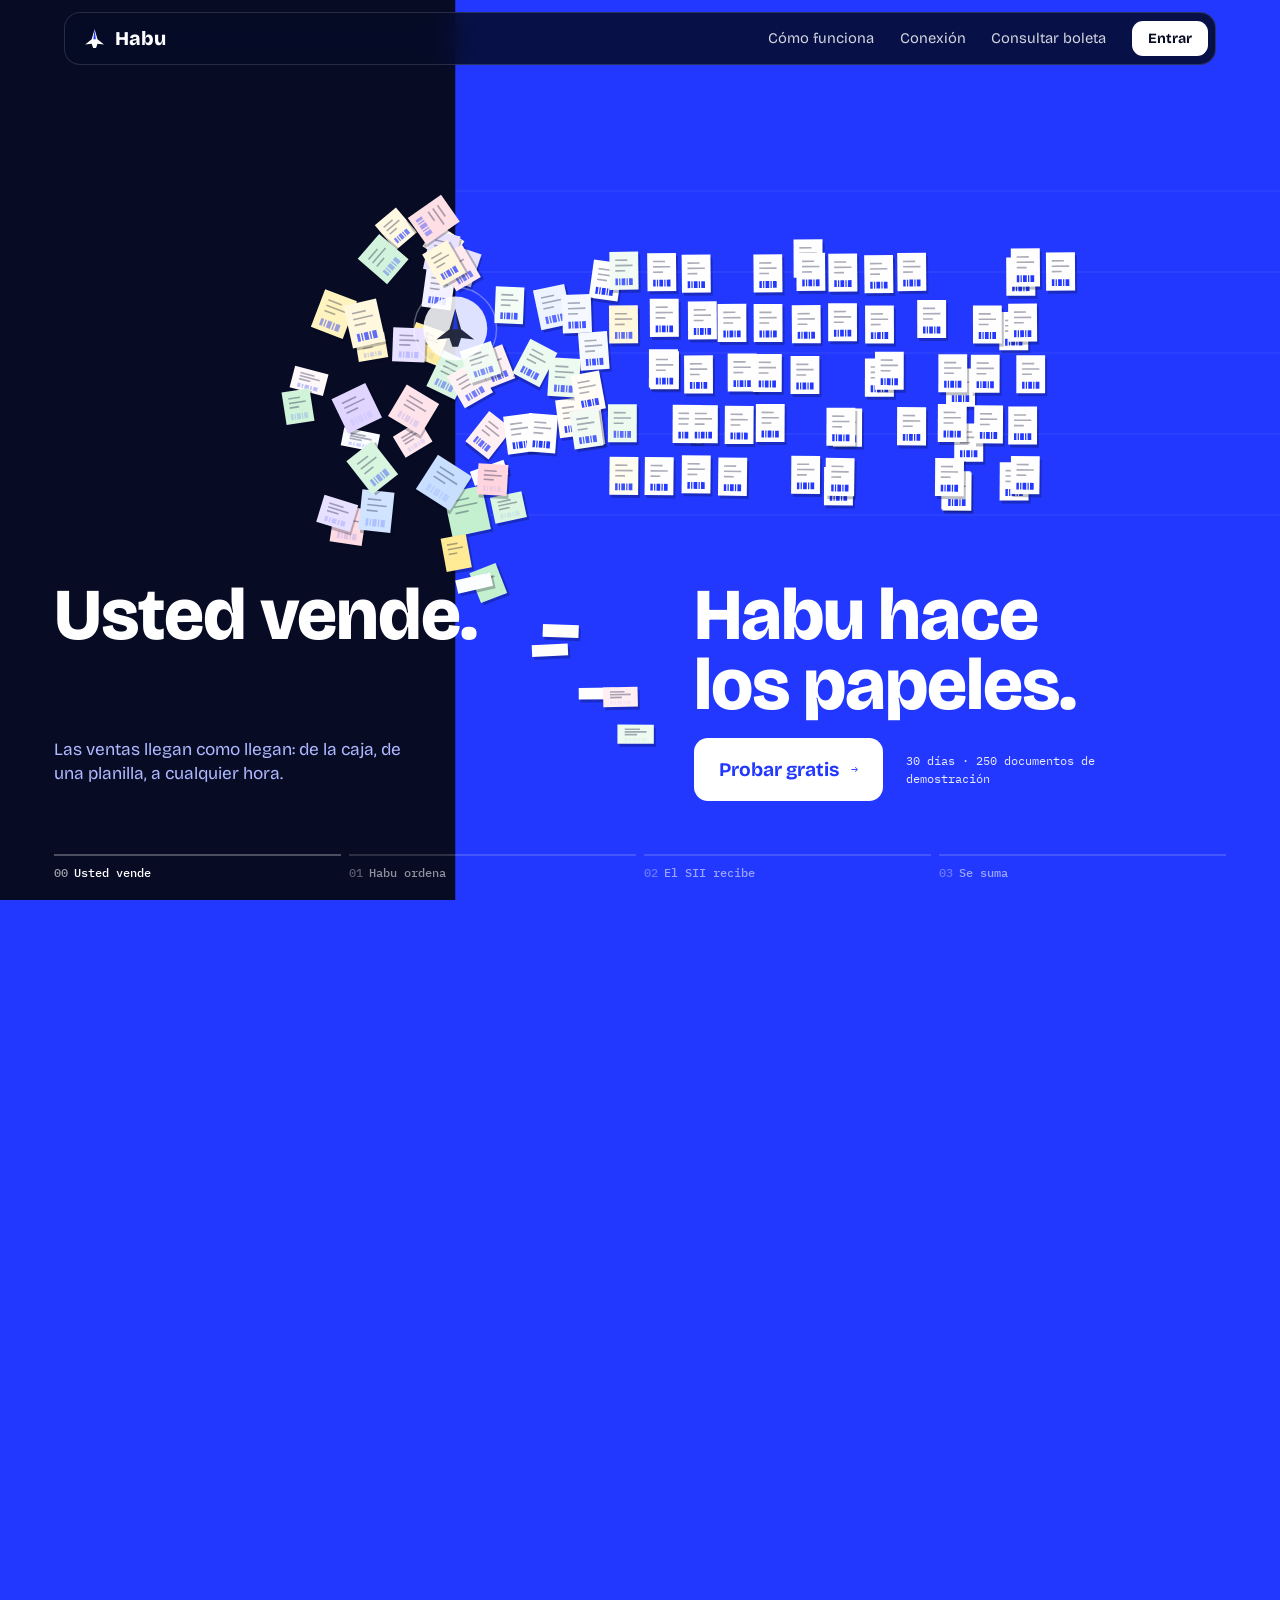
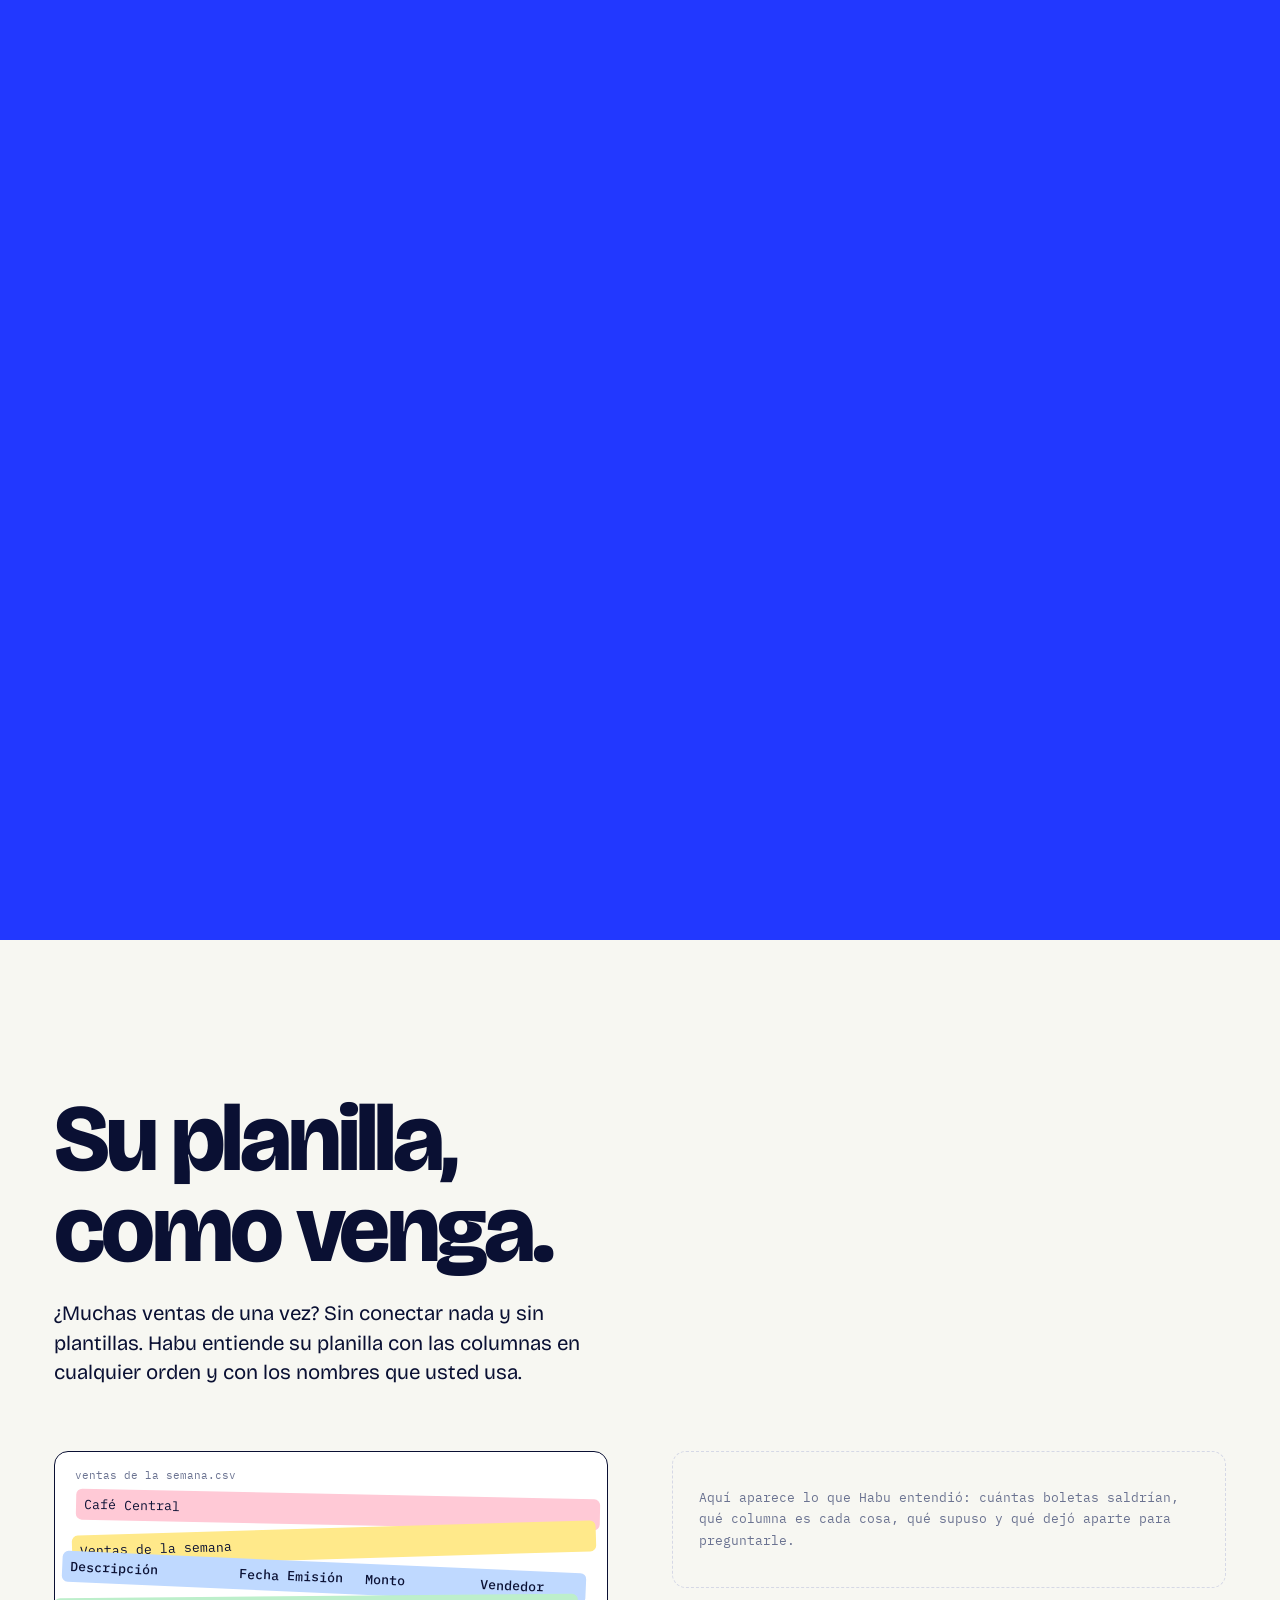
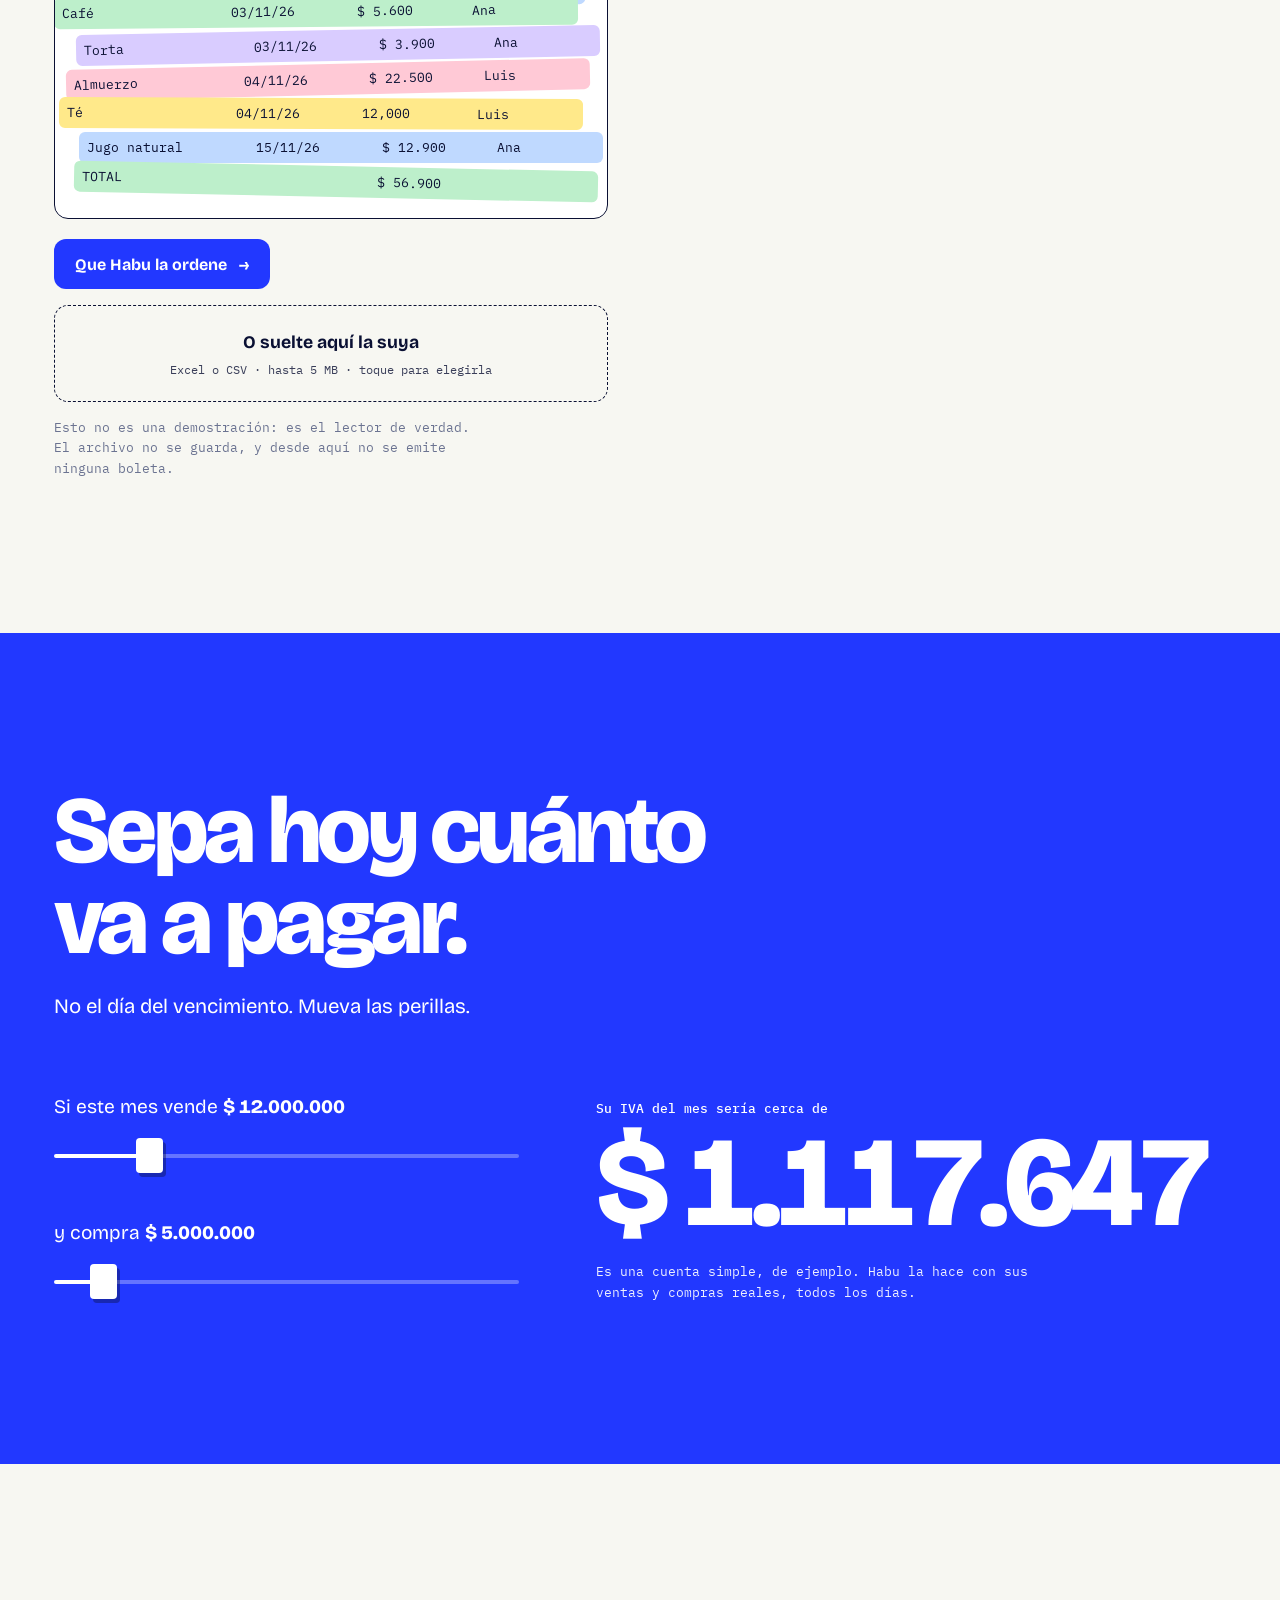
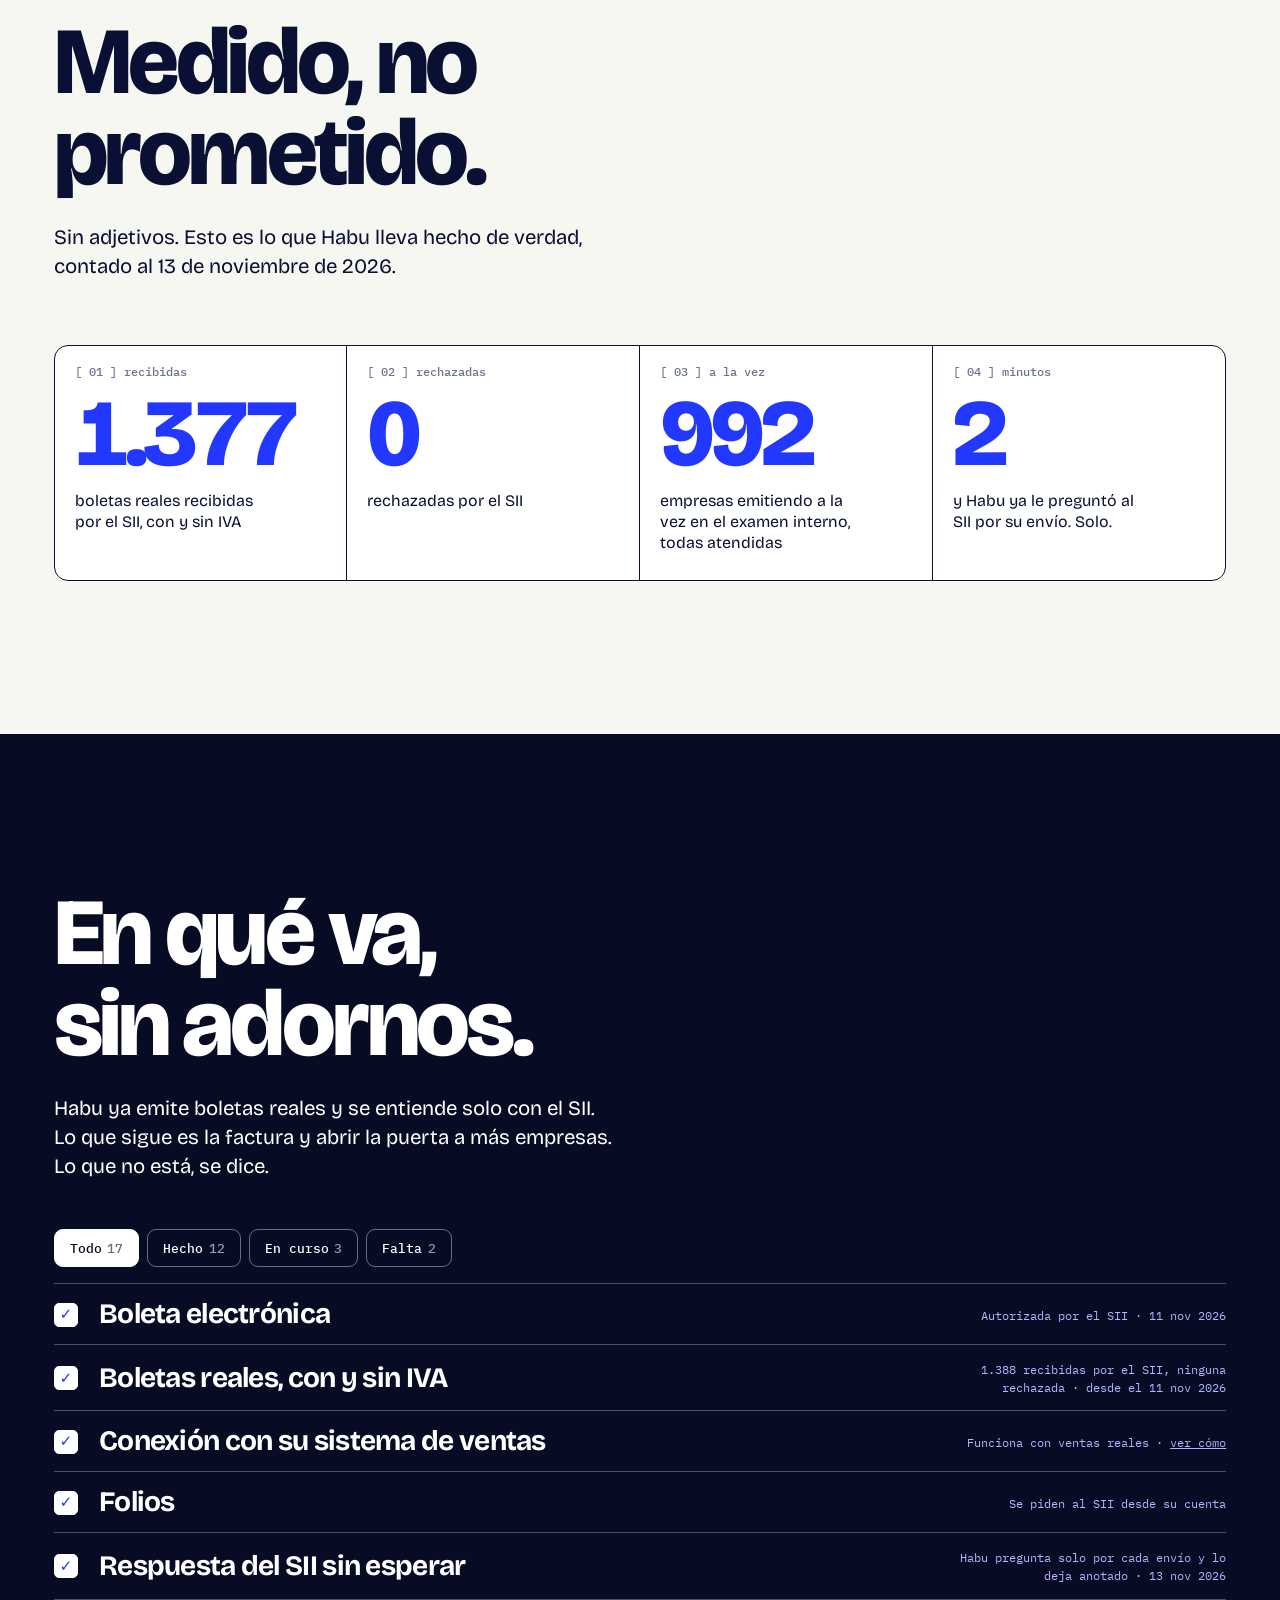
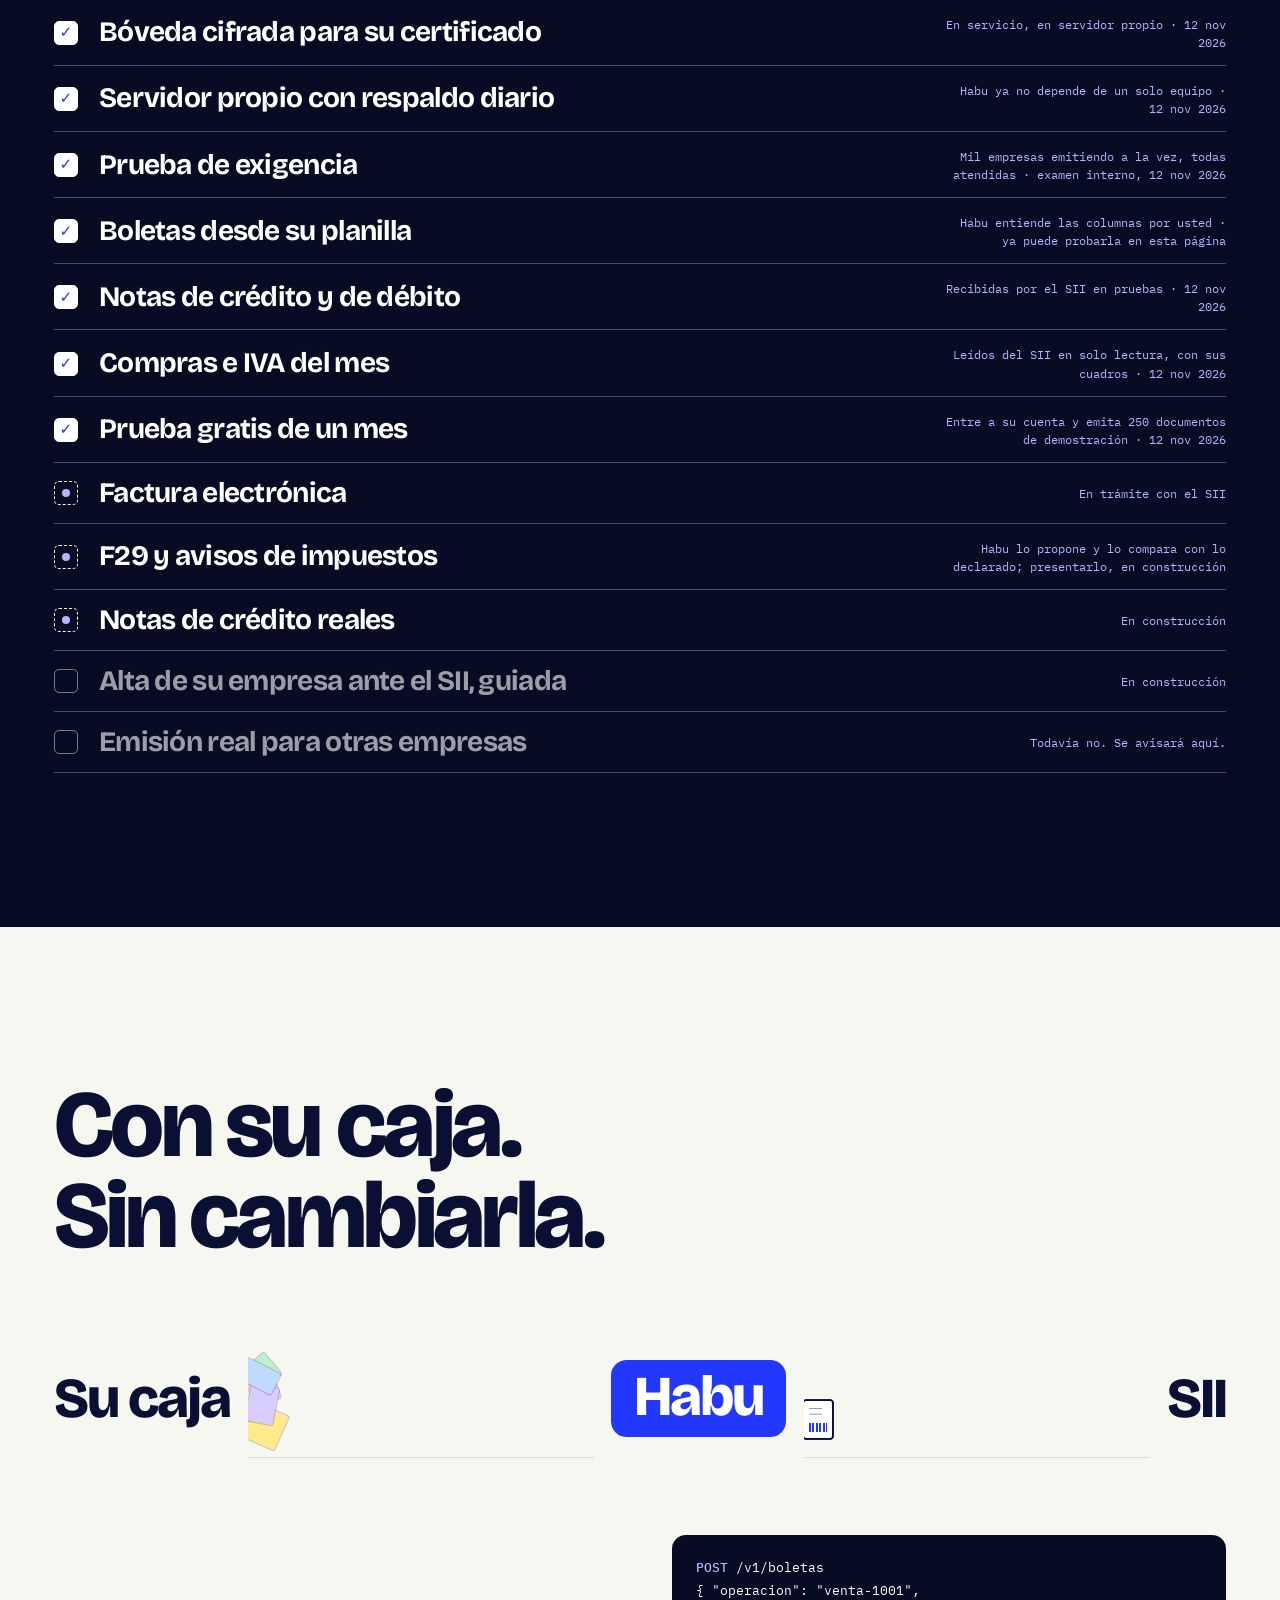
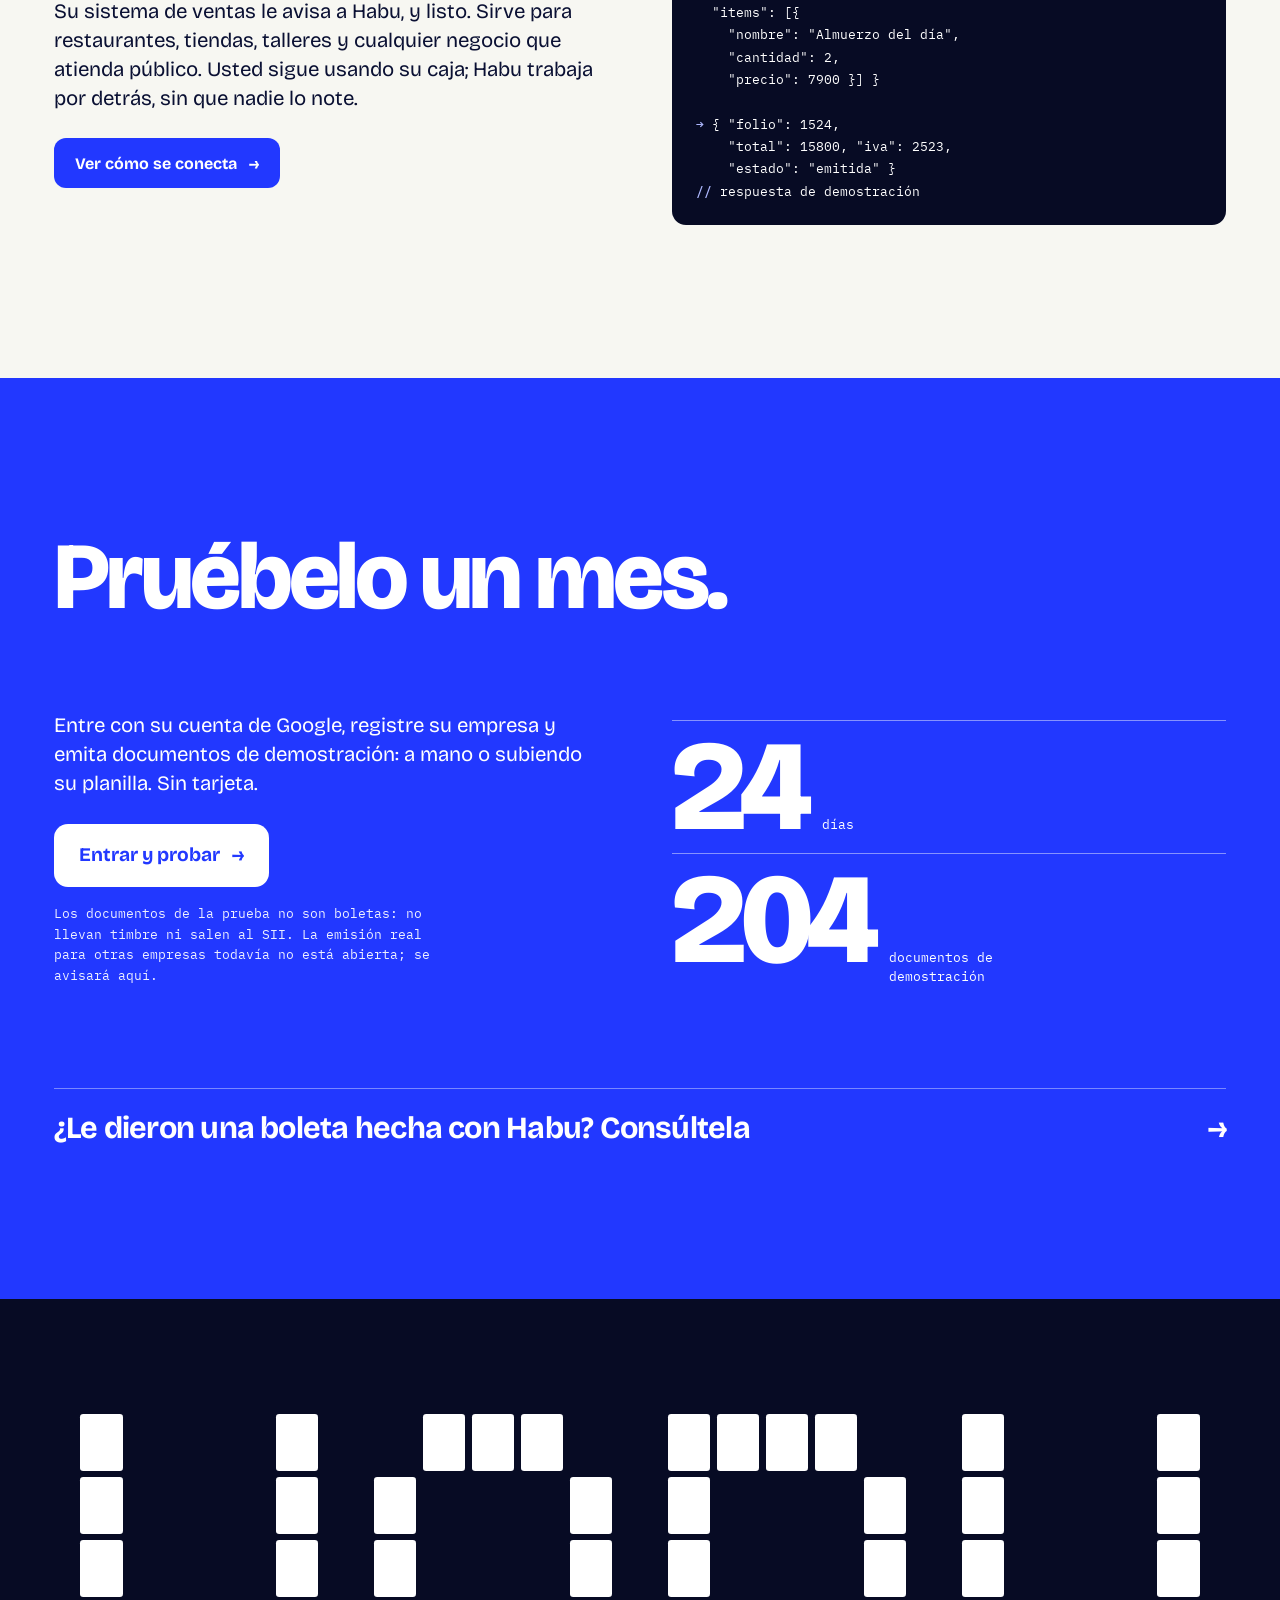
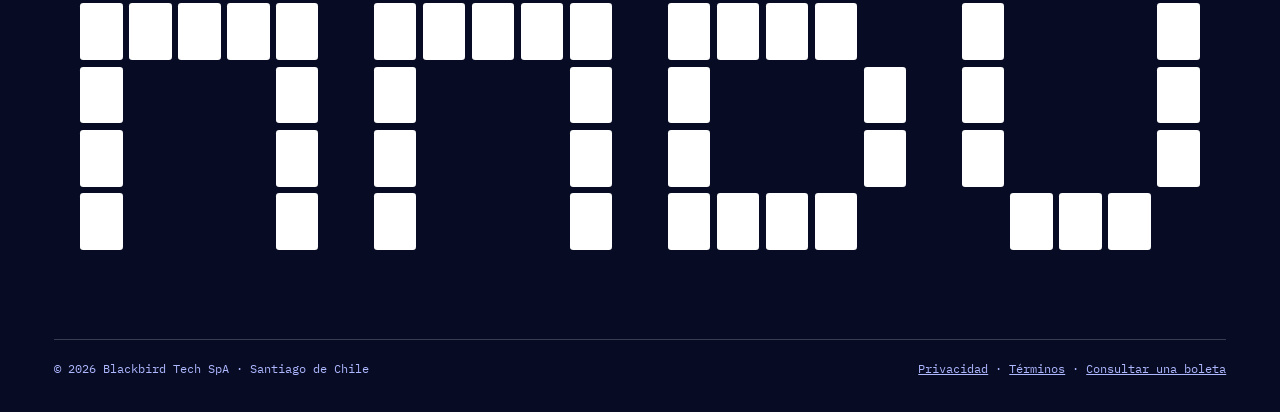
==== commit bb183c37: "Sitio nuevo: lo que entra desordenado, sale en orden Diseño propio de Habu: papeles en desorden que " ====
--- a/index.html
+++ b/index.html
@@ -5,21 +5,20 @@
 <meta name="viewport" content="width=device-width,initial-scale=1">
 <title>Habu — Usted vende. Habu hace los papeles.</title>
 <meta name="description" content="Boletas, facturas e impuestos al día para su negocio. Habu se conecta a su caja o recibe su planilla, y se entiende con el SII por usted.">
-<meta name="theme-color" content="#0B1020">
+<meta name="theme-color" content="#070B24">
 <meta property="og:title" content="Habu — Usted vende. Habu hace los papeles.">
 <meta property="og:description" content="Boletas, facturas e impuestos al día para su negocio. Habu se conecta a su caja o recibe su planilla, y se entiende con el SII por usted.">
 <meta property="og:type" content="website">
 <meta property="og:url" content="https://habu.cl/">
 <link rel="canonical" href="https://habu.cl/">
 <link rel="icon" href="/favicon.svg" type="image/svg+xml">
-<link rel="preconnect" href="https://fonts.googleapis.com"><link rel="preconnect" href="https://fonts.gstatic.com" crossorigin><link rel="stylesheet" href="https://fonts.googleapis.com/css2?family=Archivo:wdth,wght@62..125,100..900&family=IBM+Plex+Mono:wght@400;500&display=swap">
-<link rel="stylesheet" href="/site.css?v=20261113b">
+<link rel="preconnect" href="https://fonts.googleapis.com"><link rel="preconnect" href="https://fonts.gstatic.com" crossorigin><link rel="stylesheet" href="https://fonts.googleapis.com/css2?family=Bricolage+Grotesque:opsz,wght@12..96,200..800&family=IBM+Plex+Mono:wght@400;500&display=swap">
+<link rel="stylesheet" href="/site.css?v=20261113d">
 </head>
-<body class="viva">
-<div id="punto" aria-hidden="true"></div>
+<body>
 <header class="cabecera">
   <div class="contenedor">
-    <a class="marca" href="/" aria-label="Habu, inicio"><svg viewBox="0 0 64 64" aria-hidden="true"><path d="M32 6 40 34 58 48 40 46 36 58H28L24 46 6 48 24 34Z" fill="currentColor"/><path d="M32 6 35.500 34H28.500Z" fill="#ff4a1c"/></svg>HABU</a>
+    <a class="marca" href="/" aria-label="Habu, inicio"><svg viewBox="0 0 64 64" aria-hidden="true"><path d="M32 6 40 34 58 48 40 46 36 58H28L24 46 6 48 24 34Z" fill="currentColor"/><path d="M32 6 35.500 34H28.500Z" fill="#2238ff"/></svg>Habu</a>
     <nav class="nav" aria-label="Principal">
       <a href="/#como">Cómo funciona</a>
       <a href="/conexion/">Conexión</a>
@@ -31,139 +30,173 @@
 
 <main>
 
-<section class="portada">
-  <canvas id="timbre" aria-hidden="true"></canvas>
-  <h1 class="titulo" aria-label="Habu. Usted vende, Habu hace los papeles."><span data-l="H">H</span><span data-l="A">A</span><span data-l="B">B</span><span data-l="U">U</span></h1>
-  <div class="bajada">
-    <p>Usted vende.<br>Habu hace <i>los papeles.</i></p>
-    <a class="boton gordo" href="https://cuenta.habu.cl/" data-iman>
-      <span>Probar gratis<small>30 días · 250 documentos de demostración</small></span>
-      <svg viewBox="0 0 24 24" fill="none" stroke="currentColor" stroke-width="3" stroke-linecap="round" stroke-linejoin="round" aria-hidden="true"><path d="M4 12h15M13 5l7 7-7 7"/></svg>
-    </a>
-  </div>
-</section>
-
-<div class="cinta" aria-hidden="true"><div><span>Boletas</span><em>✦</em><span>Folios</span><em>✦</em><span>Impuestos</span><em>✦</em><span>El SII, resuelto</span><em>✦</em><span>Con su caja</span><em>✦</em><span>O con su planilla</span><em>✦</em><span>Boletas</span><em>✦</em><span>Folios</span><em>✦</em><span>Impuestos</span><em>✦</em><span>El SII, resuelto</span><em>✦</em><span>Con su caja</span><em>✦</em><span>O con su planilla</span><em>✦</em></div></div>
-<div class="cinta b" aria-hidden="true"><div><span>Restaurantes</span><span>·</span><span>Tiendas</span><span>·</span><span>Cafés</span><span>·</span><span>Talleres</span><span>·</span><span>Peluquerías</span><span>·</span><span>Almacenes</span><span>·</span><span>Restaurantes</span><span>·</span><span>Tiendas</span><span>·</span><span>Cafés</span><span>·</span><span>Talleres</span><span>·</span><span>Peluquerías</span><span>·</span><span>Almacenes</span><span>·</span></div></div>
-
-<section class="meson" id="como">
-  <div class="sube">
-    <h2 class="sube">Cobre. <span class="hueco">Timbre.</span></h2>
-    <p class="nota">Pruébelo aquí mismo: agregue ventas y timbre la boleta. Eso hace Habu detrás de su caja, cada vez que usted cobra, y de paso va sumando sus impuestos del mes. (Es una demostración: esta boleta no vale ante el SII.)</p>
-    <div class="teclas" id="teclas">
-      <button type="button" data-p="Café|2800">+ Café</button>
-      <button type="button" data-p="Almuerzo del día|7900">+ Almuerzo</button>
-      <button type="button" data-p="Torta|3900">+ Torta</button>
-      <button type="button" data-p="Jugo natural|3200">+ Jugo</button>
-      <button type="button" data-p="Sándwich|5500">+ Sándwich</button>
-      <button type="button" class="timbrar" id="timbrar">Timbrar</button>
-    </div>
-    <div class="contador" aria-live="polite">
-      <div><span>IVA de su mes · demostración</span><b id="ivaMes">$ 0</b></div>
-      <div><span>Boletas timbradas</span><b id="nBoletas">0</b></div>
-    </div>
-  </div>
-  <div class="impresora sube" aria-hidden="true">
-    <div class="papel" id="papel">
-      <h3>Su local</h3>
-      <div class="sub">BOLETA ELECTRÓNICA · DEMOSTRACIÓN</div>
-      <ul id="lineas"></ul>
-      <div class="total"><span>TOTAL</span><span id="total">$ 0</span></div>
-      <div class="iva"><span>IVA incluido</span><span id="ivaBoleta">$ 0</span></div>
-      <canvas id="codigo" width="600" height="148"></canvas>
-      <div class="pie">Timbre de demostración · sin valor tributario</div>
-      <div class="sello">Timbrada</div>
-    </div>
-  </div>
-</section>
-
-<section class="planilla claro" id="planilla">
-  <h2 class="sube">Suelte su <span class="hueco">planilla.</span></h2>
-  <div class="dosmitades">
-    <div class="sube">
-      <p class="grande">¿Muchas ventas de una vez? Sin conectar nada y sin plantillas. Habu entiende su planilla como venga: Excel o CSV, con las columnas en cualquier orden y con los nombres que usted usa.</p>
-      <p class="nota">Esto no es demostración: es el lector de verdad. Habu lee su planilla y le dice qué entendió. El archivo no se guarda, y desde aquí no se emite ninguna boleta.</p>
-      <p class="letra">¿No tiene una a mano? <button class="enlace" type="button" data-ejemplo>Pruebe con una de ejemplo, desordenada a propósito.</button></p>
-    </div>
-    <div class="sube">
-      <div class="buzon" data-buzon data-servicio="https://boletas.habu.cl/planilla" tabindex="0" role="button" aria-label="Elegir una planilla para que Habu la lea">
-        <input type="file" data-archivo hidden accept=".xlsx,.xls,.csv,.tsv,.txt,.xml,.htm,.html">
-        <p class="buzon-txt" data-buzon-txt>Arrástrela aquí</p>
-        <small>o toque para elegirla · hasta 5 MB</small>
-      </div>
-      <div class="lectura" data-lectura hidden aria-live="polite"></div>
-    </div>
-  </div>
-</section>
-
-<section class="calculo encendido" id="impuestos">
-  <h2 class="sube">Sepa hoy cuánto <span class="hueco">va a pagar.</span></h2>
-  <p class="nota sube">No el día del vencimiento. Mueva las perillas.</p>
-  <div class="simulador sube">
-    <div class="perillas">
-      <label for="ventas">Si este mes vende <output data-ventas-txt>$ 12.000.000</output></label>
-      <input id="ventas" type="range" min="1" max="60" step="0.5" value="12" data-ventas>
-      <label for="compras">y compra <output data-compras-txt>$ 5.000.000</output></label>
-      <input id="compras" type="range" min="0" max="60" step="0.5" value="5" data-compras>
-    </div>
-    <div class="resultado">
-      <p>Su IVA del mes sería cerca de</p>
-      <b data-iva>$ 1.117.647</b>
-      <small>Es una cuenta simple, de ejemplo. Habu la hace con sus ventas y compras reales, todos los días.</small>
-    </div>
-  </div>
-</section>
-
-<section id="medido">
-  <h2 class="sube">Medido. <span class="hueco">No prometido.</span></h2>
-  <p class="nota sube">Nada de adjetivos. Esto es lo que Habu lleva hecho de verdad, contado al 13 de noviembre de 2026.</p>
-  <div class="medido">
-    <div class="sube"><b data-n="1388">0</b><span>boletas reales recibidas por el SII, con y sin IVA</span></div>
-    <div class="sube"><b class="cero">0</b><span>rechazadas por el SII</span></div>
-    <div class="sube"><b data-n="1000">0</b><span>empresas emitiendo a la vez en el examen interno, todas atendidas</span></div>
-    <div class="sube"><b data-n="2">0</b><span>minutos, y Habu ya le preguntó al SII por su envío. Solo.</span></div>
-  </div>
-</section>
-
-<section class="claro" id="estado">
-  <h2 class="sube">En qué va, <span class="hueco">sin adornos.</span></h2>
-  <p class="nota sube">Habu ya emite boletas reales y se entiende solo con el SII. Lo que sigue es la factura y abrir la puerta a más empresas. Lo que no está, se dice.</p>
-  <div class="filtros sube" role="group" aria-label="Filtrar el estado">
-    <button type="button" data-ver="todo" aria-pressed="true">Todo<b>17</b></button>
-    <button type="button" data-ver="hecho" aria-pressed="false">Hecho<b>12</b></button>
-    <button type="button" data-ver="curso" aria-pressed="false">En curso<b>3</b></button>
-    <button type="button" data-ver="falta" aria-pressed="false">Falta<b>2</b></button>
-  </div>
-  <ul class="hitos sube">
-    <li class="hecho"><i>Hecho</i><span>Boleta electrónica</span><em>Autorizada por el SII · 11 nov 2026</em></li>
-    <li class="hecho"><i>Hecho</i><span>Boletas reales, con y sin IVA</span><em>1.388 recibidas por el SII, ninguna rechazada · desde el 11 nov 2026</em></li>
-    <li class="hecho"><i>Hecho</i><span>Conexión con su sistema de ventas</span><em>Funciona con ventas reales · <a href="/conexion/">ver cómo</a></em></li>
-    <li class="hecho"><i>Hecho</i><span>Folios</span><em>Se piden al SII desde su cuenta</em></li>
-    <li class="hecho"><i>Hecho</i><span>Respuesta del SII sin esperar</span><em>Habu pregunta solo por cada envío y lo deja anotado · 13 nov 2026</em></li>
-    <li class="hecho"><i>Hecho</i><span>Bóveda cifrada para su certificado</span><em>En servicio, en servidor propio · 12 nov 2026</em></li>
-    <li class="hecho"><i>Hecho</i><span>Servidor propio con respaldo diario</span><em>Habu ya no depende de un solo equipo · 12 nov 2026</em></li>
-    <li class="hecho"><i>Hecho</i><span>Prueba de exigencia</span><em>Mil empresas emitiendo a la vez, todas atendidas · examen interno, 12 nov 2026</em></li>
-    <li class="hecho"><i>Hecho</i><span>Boletas desde su planilla</span><em>Habu entiende las columnas por usted · ya puede probarla en esta página</em></li>
-    <li class="hecho"><i>Hecho</i><span>Notas de crédito y de débito</span><em>Recibidas por el SII en pruebas · 12 nov 2026</em></li>
-    <li class="hecho"><i>Hecho</i><span>Compras e IVA del mes</span><em>Leídos del SII en solo lectura, con sus cuadros · 12 nov 2026</em></li>
-    <li class="hecho"><i>Hecho</i><span>Prueba gratis de un mes</span><em>Entre a su cuenta y emita 250 documentos de demostración · 12 nov 2026</em></li>
-    <li class="curso"><i>En curso</i><span>Factura electrónica</span><em>En trámite con el SII</em></li>
-    <li class="curso"><i>En curso</i><span>F29 y avisos de impuestos</span><em>Habu lo propone y lo compara con lo declarado; presentarlo, en construcción</em></li>
-    <li class="curso"><i>En curso</i><span>Notas de crédito reales</span><em>En construcción</em></li>
-    <li class="falta"><i>Falta</i><span>Alta de su empresa ante el SII, guiada</span><em>En construcción</em></li>
-    <li class="falta"><i>Falta</i><span>Emisión real para otras empresas</span><em>Todavía no. Se avisará aquí.</em></li>
-  </ul>
-</section>
-
-<section id="caja">
-  <h2 class="sube">Con su caja. <span class="hueco">Sin cambiarla.</span></h2>
-  <div class="hilo sube" aria-hidden="true"><span>Su caja</span><i></i><span class="yo">Habu</span><i></i><span>SII</span></div>
-  <div class="caja-pie">
-    <div class="sube">
-      <p class="grande">Su sistema de ventas le avisa a Habu, y listo. Sirve para restaurantes, tiendas, talleres y cualquier negocio que atienda público. Usted sigue usando su caja; Habu trabaja por detrás, sin que nadie lo note.</p>
-      <a class="boton linea" href="/conexion/" data-iman>Ver cómo se conecta</a>
-    </div>
-    <pre class="sube" aria-label="Ejemplo de demostración"><b>POST</b> /v1/boletas
+<section class="maquina" id="como" data-maquina data-paso="0">
+  <div class="escena">
+    <canvas aria-hidden="true"></canvas>
+
+    <div class="paso" data-k="0">
+      <div class="portada-txt">
+        <h1><span>Usted vende.</span><span>Habu hace los papeles.</span></h1>
+        <p class="sub">Las ventas llegan como llegan: de la caja, de una planilla, a cualquier hora.</p>
+        <div class="acciones">
+          <a class="boton claro grande" href="https://cuenta.habu.cl/">Probar gratis <span class="flecha" aria-hidden="true">→</span></a>
+          <span>30 días · 250 documentos de demostración</span>
+        </div>
+      </div>
+    </div>
+
+    <div class="paso" data-k="1">
+      <div class="texto">
+        <p class="rotulo"><b>01</b> Ordena</p>
+        <h2>Cada venta, su boleta.</h2>
+        <p>Con su folio, su timbre y su copia. Todas iguales, todas en regla, sin que usted haga nada.</p>
+        <p class="pista">Pase el cursor y trate de desordenarlas.</p>
+      </div>
+    </div>
+
+    <div class="paso" data-k="2">
+      <div class="texto">
+        <p class="rotulo"><b>02</b> Entrega</p>
+        <h2>El SII las recibe.</h2>
+        <p>Habu las envía y a los dos minutos pregunta solo por la respuesta. Usted no espera ni revisa.</p>
+        <div class="marcador" aria-hidden="true">
+          <div><span>Recibidas · demostración</span><b data-recibidas>0</b></div>
+          <div><span>Rechazadas</span><b>0</b></div>
+          <small>En la vida real van 1.388 boletas recibidas por el SII y ninguna rechazada, al 13 de noviembre de 2026.</small>
+        </div>
+      </div>
+    </div>
+
+    <div class="paso" data-k="3">
+      <div class="texto">
+        <p class="rotulo"><b>03</b> Suma</p>
+        <h2>Y sus impuestos se suman solos.</h2>
+        <p>Cada boleta va llenando la cuenta del mes. Cuando llega la fecha, el número ya está.</p>
+        <div class="marcador" aria-hidden="true">
+          <div><span>IVA de su mes · demostración</span><b data-suma>$ 0</b></div>
+        </div>
+      </div>
+    </div>
+
+    <div class="riel" role="group" aria-label="Pasos">
+      <button type="button" data-ir="0"><b>00</b>Usted vende</button>
+      <button type="button" data-ir="1"><b>01</b>Habu ordena</button>
+      <button type="button" data-ir="2"><b>02</b>El SII recibe</button>
+      <button type="button" data-ir="3"><b>03</b>Se suma</button>
+    </div>
+  </div>
+</section>
+
+<section class="seccion" id="planilla">
+  <div class="adentro">
+    <h2 data-ordenar>Su planilla, como venga.</h2>
+    <p class="bajada entra">¿Muchas ventas de una vez? Sin conectar nada y sin plantillas. Habu entiende su planilla con las columnas en cualquier orden y con los nombres que usted usa.</p>
+    <div class="dos">
+      <div class="entra">
+        <div class="hoja-demo" data-hoja aria-label="Planilla de ejemplo, desordenada a propósito">
+          <div class="fila ruido" data-fila="1"><span>Café Central</span><span></span><span></span><span></span></div>
+          <div class="fila ruido" data-fila="2"><span>Ventas de la semana</span><span></span><span></span><span></span></div>
+          <div class="fila cab" data-fila="4"><span>Descripción</span><span>Fecha Emisión</span><span>Monto</span><span>Vendedor</span></div>
+          <div class="fila" data-fila="5"><span>Café</span><span>03/11/26</span><span>$ 5.600</span><span>Ana</span></div>
+          <div class="fila" data-fila="6"><span>Torta</span><span>03/11/26</span><span>$ 3.900</span><span>Ana</span></div>
+          <div class="fila" data-fila="7"><span>Almuerzo</span><span>04/11/26</span><span>$ 22.500</span><span>Luis</span></div>
+          <div class="fila" data-fila="8"><span>Té</span><span>04/11/26</span><span>12,000</span><span>Luis</span></div>
+          <div class="fila" data-fila="9"><span>Jugo natural</span><span>15/11/26</span><span>$ 12.900</span><span>Ana</span></div>
+          <div class="fila ruido" data-fila="10"><span>TOTAL</span><span></span><span>$ 56.900</span><span></span></div>
+        </div>
+        <div class="hoja-pie">
+          <button class="boton" type="button" data-ejemplo>Que Habu la ordene <span class="flecha" aria-hidden="true">→</span></button>
+        </div>
+        <div class="buzon" data-buzon data-servicio="https://boletas.habu.cl/planilla" tabindex="0" role="button" aria-label="Elegir una planilla suya para que Habu la lea">
+          <input type="file" data-archivo hidden accept=".xlsx,.xls,.csv,.tsv,.txt,.xml,.htm,.html">
+          <p class="buzon-txt" data-buzon-txt>O suelte aquí la suya</p>
+          <small>Excel o CSV · hasta 5 MB · toque para elegirla</small>
+        </div>
+        <p class="fina">Esto no es una demostración: es el lector de verdad. El archivo no se guarda, y desde aquí no se emite ninguna boleta.</p>
+      </div>
+      <div class="entra">
+        <div class="espera" data-espera>Aquí aparece lo que Habu entendió: cuántas boletas saldrían, qué columna es cada cosa, qué supuso y qué dejó aparte para preguntarle.</div>
+        <div class="lectura" data-lectura hidden aria-live="polite"></div>
+      </div>
+    </div>
+  </div>
+</section>
+
+<section class="seccion azul" id="impuestos">
+  <div class="adentro">
+    <h2 class="ancho" data-ordenar>Sepa hoy cuánto va a pagar.</h2>
+    <p class="bajada entra">No el día del vencimiento. Mueva las perillas.</p>
+    <div class="simulador entra">
+      <div class="perillas">
+        <label for="ventas">Si este mes vende <output data-ventas-txt>$ 12.000.000</output></label>
+        <input id="ventas" type="range" min="1" max="60" step="0.5" value="12" data-ventas>
+        <label for="compras">y compra <output data-compras-txt>$ 5.000.000</output></label>
+        <input id="compras" type="range" min="0" max="60" step="0.5" value="5" data-compras>
+      </div>
+      <div class="resultado">
+        <p>Su IVA del mes sería cerca de</p>
+        <b data-iva>$ 1.117.647</b>
+        <small>Es una cuenta simple, de ejemplo. Habu la hace con sus ventas y compras reales, todos los días.</small>
+      </div>
+    </div>
+  </div>
+</section>
+
+<section class="seccion" id="medido">
+  <div class="adentro">
+    <h2 data-ordenar>Medido, no prometido.</h2>
+    <p class="bajada entra">Sin adjetivos. Esto es lo que Habu lleva hecho de verdad, contado al 13 de noviembre de 2026.</p>
+    <div class="casillas entra">
+      <div><i>[ 01 ] recibidas</i><b data-n="1388">0</b><span>boletas reales recibidas por el SII, con y sin IVA</span></div>
+      <div><i>[ 02 ] rechazadas</i><b>0</b><span>rechazadas por el SII</span></div>
+      <div><i>[ 03 ] a la vez</i><b data-n="1000">0</b><span>empresas emitiendo a la vez en el examen interno, todas atendidas</span></div>
+      <div><i>[ 04 ] minutos</i><b data-n="2">0</b><span>y Habu ya le preguntó al SII por su envío. Solo.</span></div>
+    </div>
+  </div>
+</section>
+
+<section class="seccion noche" id="estado">
+  <div class="adentro">
+    <h2 data-ordenar>En qué va, sin adornos.</h2>
+    <p class="bajada entra">Habu ya emite boletas reales y se entiende solo con el SII. Lo que sigue es la factura y abrir la puerta a más empresas. Lo que no está, se dice.</p>
+    <div class="filtros entra" role="group" aria-label="Filtrar el estado">
+      <button type="button" data-ver="todo" aria-pressed="true">Todo<b>17</b></button>
+      <button type="button" data-ver="hecho" aria-pressed="false">Hecho<b>12</b></button>
+      <button type="button" data-ver="curso" aria-pressed="false">En curso<b>3</b></button>
+      <button type="button" data-ver="falta" aria-pressed="false">Falta<b>2</b></button>
+    </div>
+    <ul class="hitos entra">
+      <li class="hecho"><i aria-label="Hecho"></i><span>Boleta electrónica</span><em>Autorizada por el SII · 11 nov 2026</em></li>
+      <li class="hecho"><i aria-label="Hecho"></i><span>Boletas reales, con y sin IVA</span><em>1.388 recibidas por el SII, ninguna rechazada · desde el 11 nov 2026</em></li>
+      <li class="hecho"><i aria-label="Hecho"></i><span>Conexión con su sistema de ventas</span><em>Funciona con ventas reales · <a href="/conexion/">ver cómo</a></em></li>
+      <li class="hecho"><i aria-label="Hecho"></i><span>Folios</span><em>Se piden al SII desde su cuenta</em></li>
+      <li class="hecho"><i aria-label="Hecho"></i><span>Respuesta del SII sin esperar</span><em>Habu pregunta solo por cada envío y lo deja anotado · 13 nov 2026</em></li>
+      <li class="hecho"><i aria-label="Hecho"></i><span>Bóveda cifrada para su certificado</span><em>En servicio, en servidor propio · 12 nov 2026</em></li>
+      <li class="hecho"><i aria-label="Hecho"></i><span>Servidor propio con respaldo diario</span><em>Habu ya no depende de un solo equipo · 12 nov 2026</em></li>
+      <li class="hecho"><i aria-label="Hecho"></i><span>Prueba de exigencia</span><em>Mil empresas emitiendo a la vez, todas atendidas · examen interno, 12 nov 2026</em></li>
+      <li class="hecho"><i aria-label="Hecho"></i><span>Boletas desde su planilla</span><em>Habu entiende las columnas por usted · ya puede probarla en esta página</em></li>
+      <li class="hecho"><i aria-label="Hecho"></i><span>Notas de crédito y de débito</span><em>Recibidas por el SII en pruebas · 12 nov 2026</em></li>
+      <li class="hecho"><i aria-label="Hecho"></i><span>Compras e IVA del mes</span><em>Leídos del SII en solo lectura, con sus cuadros · 12 nov 2026</em></li>
+      <li class="hecho"><i aria-label="Hecho"></i><span>Prueba gratis de un mes</span><em>Entre a su cuenta y emita 250 documentos de demostración · 12 nov 2026</em></li>
+      <li class="curso"><i aria-label="En curso"></i><span>Factura electrónica</span><em>En trámite con el SII</em></li>
+      <li class="curso"><i aria-label="En curso"></i><span>F29 y avisos de impuestos</span><em>Habu lo propone y lo compara con lo declarado; presentarlo, en construcción</em></li>
+      <li class="curso"><i aria-label="En curso"></i><span>Notas de crédito reales</span><em>En construcción</em></li>
+      <li class="falta"><i aria-label="Falta"></i><span>Alta de su empresa ante el SII, guiada</span><em>En construcción</em></li>
+      <li class="falta"><i aria-label="Falta"></i><span>Emisión real para otras empresas</span><em>Todavía no. Se avisará aquí.</em></li>
+    </ul>
+  </div>
+</section>
+
+<section class="seccion" id="caja">
+  <div class="adentro">
+    <h2 data-ordenar>Con su caja. Sin cambiarla.</h2>
+    <div class="hilo entra" aria-hidden="true"><span>Su caja</span><span class="via antes"><b></b><b></b><b></b><b></b><b></b></span><span class="yo">Habu</span><span class="via despues"><b></b><b></b><b></b><b></b></span><span>SII</span></div>
+    <div class="caja-pie">
+      <div class="entra">
+        <p class="bajada">Su sistema de ventas le avisa a Habu, y listo. Sirve para restaurantes, tiendas, talleres y cualquier negocio que atienda público. Usted sigue usando su caja; Habu trabaja por detrás, sin que nadie lo note.</p>
+        <a class="boton" href="/conexion/">Ver cómo se conecta <span class="flecha" aria-hidden="true">→</span></a>
+      </div>
+      <pre class="entra" aria-label="Ejemplo de demostración"><b>POST</b> /v1/boletas
 { "operacion": "venta-1001",
   "items": [{
     "nombre": "Almuerzo del día",
@@ -174,34 +207,38 @@
     "total": 15800, "iva": 2523,
     "estado": "emitida" }
 <b>//</b> respuesta de demostración</pre>
-  </div>
-</section>
-
-<section class="cierre encendido" id="probar">
-  <h2 class="sube">Pruébelo <span class="hueco">un mes.</span></h2>
-  <div class="dosmitades">
-    <div class="sube">
-      <p class="grande">Entre con su cuenta de Google, registre su empresa y emita hasta 250 documentos de demostración en 30 días: a mano o subiendo su planilla. Sin tarjeta.</p>
-      <p class="aun">Los documentos de la prueba no son boletas: no llevan timbre ni salen al SII. La emisión real para otras empresas todavía no está abierta; se avisará aquí.</p>
-    </div>
-    <div class="sube">
-      <a class="boton gordo" href="https://cuenta.habu.cl/" data-iman>
-        <span>Entrar y probar<small>30 días · 250 documentos de demostración</small></span>
-        <svg viewBox="0 0 24 24" fill="none" stroke="currentColor" stroke-width="3" stroke-linecap="round" stroke-linejoin="round" aria-hidden="true"><path d="M4 12h15M13 5l7 7-7 7"/></svg>
-      </a>
-    </div>
-  </div>
-  <a class="consulta sube" href="/boleta/"><span>¿Le dieron una boleta hecha con Habu? Consúltela</span><span aria-hidden="true">→</span></a>
+    </div>
+  </div>
+</section>
+
+<section class="seccion azul cierre" id="probar">
+  <div class="adentro">
+    <h2 data-ordenar>Pruébelo un mes.</h2>
+    <div class="dos">
+      <div class="entra">
+        <p class="bajada">Entre con su cuenta de Google, registre su empresa y emita documentos de demostración: a mano o subiendo su planilla. Sin tarjeta.</p>
+        <a class="boton claro grande" href="https://cuenta.habu.cl/">Entrar y probar <span class="flecha" aria-hidden="true">→</span></a>
+        <p class="aun">Los documentos de la prueba no son boletas: no llevan timbre ni salen al SII. La emisión real para otras empresas todavía no está abierta; se avisará aquí.</p>
+      </div>
+      <div class="plan entra">
+        <div><b data-n="30">0</b><span>días</span></div>
+        <div><b data-n="250">0</b><span>documentos de demostración</span></div>
+      </div>
+    </div>
+    <a class="consulta entra" href="/boleta/"><span>¿Le dieron una boleta hecha con Habu? Consúltela</span><span aria-hidden="true">→</span></a>
+  </div>
 </section>
 
 </main>
 
-<footer>
-  <b aria-hidden="true">HABU</b>
-  <span>© 2026 Blackbird Tech SpA · Santiago de Chile</span>
-  <span><a href="/privacidad/">Privacidad</a> · <a href="/terminos/">Términos</a> · <a href="/boleta/">Consultar una boleta</a></span>
+<footer class="pie">
+  <div class="nombre" data-nombre aria-hidden="true"></div>
+  <div class="linea">
+    <span>© 2026 Blackbird Tech SpA · Santiago de Chile</span>
+    <span><a href="/privacidad/">Privacidad</a> · <a href="/terminos/">Términos</a> · <a href="/boleta/">Consultar una boleta</a></span>
+  </div>
 </footer>
 
-<script src="/site.js?v=20261113b" defer></script>
+<script src="/site.js?v=20261113d" defer></script>
 </body>
 </html>
--- a/site.css
+++ b/site.css
@@ -1,261 +1,290 @@
+/* Habu. La idea de todo el sitio: lo que entra desordenado, sale en orden. */
 :root{
-  --papel:#F4F1E8; --papel-2:#E9E5D9; --tinta:#0B1020; --tinta-2:#2A3142; --gris:#5E6675; --raya:#D3CFC2;
-  --fuego:#FF4A1C; --bien:#1F8A4C; --humo:#A9AEBB;
-  --sans:"Archivo",system-ui,-apple-system,"Segoe UI",Roboto,"Helvetica Neue",Arial,sans-serif;
+  --noche:#070B24; --azul:#2238FF; --papel:#F7F7F2; --blanco:#FFFFFF;
+  --tinta:#0A1033; --tinta-2:#3A4266; --gris:#6B7391; --raya:#D5D8E6; --cielo:#AEB8FF;
+  --rosa:#FFC9D6; --amarillo:#FFE98A; --menta:#BDEFCB; --celeste:#BFD9FF; --lila:#D9CCFF;
+  --sans:"Bricolage Grotesque",system-ui,-apple-system,"Segoe UI",Roboto,"Helvetica Neue",Arial,sans-serif;
   --mono:"IBM Plex Mono",ui-monospace,"SF Mono",Menlo,Consolas,monospace;
-  --ancho:68rem; --orilla:clamp(16px,4vw,44px); --suave:cubic-bezier(.2,.7,.2,1); --rebote:cubic-bezier(.2,1.5,.4,1);
+  --ancho:72rem; --orilla:clamp(18px,4.2vw,56px);
+  --suave:cubic-bezier(.2,.7,.2,1); --encaja:cubic-bezier(.2,1.45,.35,1);
 }
 *{box-sizing:border-box}
 html{scroll-behavior:smooth;-webkit-text-size-adjust:100%}
-body{margin:0;background:var(--papel);color:var(--tinta);font-family:var(--sans);font-size:1.0625rem;line-height:1.55;-webkit-font-smoothing:antialiased;text-rendering:optimizeLegibility;overflow-x:hidden}
+body{margin:0;background:var(--papel);color:var(--tinta);font-family:var(--sans);font-size:1.0625rem;line-height:1.5;-webkit-font-smoothing:antialiased;text-rendering:optimizeLegibility;overflow-x:clip}
 a{color:inherit}
 p{margin:0}
-::selection{background:var(--fuego);color:var(--tinta)}
-:focus-visible{outline:2px solid var(--fuego);outline-offset:3px;border-radius:.3rem}
+::selection{background:var(--azul);color:#fff}
+:focus-visible{outline:2px solid var(--azul);outline-offset:3px;border-radius:.3rem}
+.noche :focus-visible,.azul :focus-visible,.escena :focus-visible,.cabecera :focus-visible{outline-color:#fff}
 .contenedor{width:min(100% - 2.5rem,var(--ancho));margin-inline:auto}
-h1,h2,h3{margin:0;font-weight:900;text-wrap:balance}
-
-/* Barra: una píldora que flota sobre todo */
+h1,h2,h3{margin:0;font-weight:800;letter-spacing:-.038em;line-height:.96;text-wrap:balance}
+
+/* Barra */
 .cabecera{position:fixed;inset:12px 0 auto 0;z-index:30;pointer-events:none}
-.cabecera .contenedor{pointer-events:auto;display:flex;align-items:center;justify-content:space-between;gap:1rem;height:3.4rem;padding:0 .5rem 0 1.2rem;border-radius:99rem;background:rgba(11,16,32,.86);color:var(--papel);border:1px solid rgba(244,241,232,.16);backdrop-filter:saturate(160%) blur(14px);-webkit-backdrop-filter:saturate(160%) blur(14px);width:min(100% - 1.5rem,var(--ancho))}
-.marca{display:flex;align-items:center;gap:.55rem;text-decoration:none;font-weight:900;font-stretch:125%;letter-spacing:.06em;font-size:1rem}
+.cabecera .contenedor{pointer-events:auto;display:flex;align-items:center;justify-content:space-between;gap:1rem;height:3.3rem;padding:0 .45rem 0 1.1rem;border-radius:16px;background:rgba(7,11,36,.84);color:#fff;border:1px solid rgba(255,255,255,.14);backdrop-filter:saturate(160%) blur(14px);-webkit-backdrop-filter:saturate(160%) blur(14px);width:min(100% - 1.5rem,var(--ancho))}
+.marca{display:flex;align-items:center;gap:.55rem;text-decoration:none;font-weight:800;letter-spacing:.01em;font-size:1.22rem}
 .marca svg{width:1.45rem;height:1.45rem}
-.nav{display:flex;gap:1.5rem;align-items:center;font-size:.9rem}
+.nav{display:flex;gap:1.6rem;align-items:center;font-size:.92rem}
 .nav a{text-decoration:none}
-.nav a:not(.boton){background:linear-gradient(var(--fuego),var(--fuego)) 0 100%/0 2px no-repeat;transition:background-size .3s var(--suave);padding-bottom:.15rem}
-.nav a:not(.boton):hover{background-size:100% 2px}
+.nav a:not(.boton){opacity:.82;transition:opacity .2s}
+.nav a:not(.boton):hover{opacity:1}
 @media (max-width:46rem){.nav a:not(.boton){display:none}}
-.boton{--x:0px;--y:0px;display:inline-flex;align-items:center;justify-content:center;gap:.8rem;padding:.9rem 1.5rem;border-radius:99rem;border:0;background:var(--tinta);color:var(--papel);text-decoration:none;font:800 .98rem var(--sans);cursor:pointer;transform:translate(var(--x),var(--y));transition:background .2s,color .2s,transform .18s ease-out}
-.boton:hover{background:var(--fuego);color:var(--tinta)}
-.nav .boton{padding:.6rem 1.1rem;font-size:.86rem;white-space:nowrap;background:var(--papel);color:var(--tinta)}
-.nav .boton:hover{background:var(--fuego)}
-
-/* ============ PORTADA VIVA (inicio) ============ */
-.viva{background:var(--tinta);color:var(--papel)}
-.viva main>section{padding:clamp(84px,13vw,180px) var(--orilla);position:relative}
-.viva .contenedor-ancho{max-width:96rem;margin-inline:auto}
-
-#punto{position:fixed;left:0;top:0;width:20px;height:20px;border-radius:50%;background:#fff;mix-blend-mode:difference;pointer-events:none;z-index:99;transform:translate(-50%,-50%);transition:width .25s,height .25s;opacity:0}
-#punto.vivo{opacity:1}
-#punto.grande{width:88px;height:88px}
-@media (hover:none){#punto{display:none}}
-
-.viva main>.portada{padding:0;min-height:100svh;display:grid;place-items:center;overflow:hidden;isolation:isolate}
-#timbre{position:absolute;inset:0;width:100%;height:100%;z-index:-2;display:block}
-.portada::after{content:"";position:absolute;inset:0;z-index:-1;pointer-events:none;background:linear-gradient(180deg,rgba(11,16,32,.35),transparent 22%,transparent 60%,rgba(11,16,32,.82))}
-.titulo{display:grid;grid-template-columns:repeat(4,auto);justify-content:center;font-size:min(26.5vw,62svh);line-height:.78;text-transform:uppercase;color:transparent;-webkit-text-stroke:2px var(--papel);user-select:none;-webkit-user-select:none;margin-top:-6svh;will-change:transform}
-.titulo span{display:block;position:relative;font-variation-settings:"wdth" 92,"wght" 900;animation:cae 1s var(--rebote) both;--fx:-999px;--fy:-999px}
-.titulo span::after{content:attr(data-l);position:absolute;inset:0;color:var(--papel);-webkit-text-stroke:0;-webkit-mask-image:radial-gradient(circle at var(--fx) var(--fy),transparent 9svh,#000 26svh);mask-image:radial-gradient(circle at var(--fx) var(--fy),transparent 9svh,#000 26svh)}
-.titulo span:nth-child(2){animation-delay:.07s}.titulo span:nth-child(3){animation-delay:.14s}.titulo span:nth-child(4){animation-delay:.21s}
-@keyframes cae{from{transform:translateY(-105%) scaleY(1.7);opacity:0}}
-@media (max-aspect-ratio:4/5){.titulo{grid-template-columns:repeat(2,auto);font-size:min(58vw,30svh);margin-top:-12svh}}
-.bajada{position:absolute;left:var(--orilla);right:var(--orilla);bottom:clamp(28px,6vh,64px);display:flex;justify-content:space-between;align-items:end;gap:20px 28px;flex-wrap:wrap}
-.bajada p{font-weight:900;font-stretch:72%;font-size:clamp(30px,4.6vw,70px);text-transform:uppercase;line-height:.92;letter-spacing:-.01em}
-.bajada p i{font-style:normal;background:var(--fuego);color:var(--tinta);padding:0 .14em;white-space:nowrap}
-.viva .boton.gordo{background:var(--papel);color:var(--tinta);font-weight:900;font-stretch:80%;text-transform:uppercase;font-size:clamp(20px,2.2vw,30px);padding:18px 28px 16px;line-height:1}
-.viva .boton.gordo:hover{background:var(--fuego)}
-.boton.gordo svg{width:1em;height:1em;flex:none;animation:empuja 1.2s ease-in-out infinite}
-@keyframes empuja{50%{transform:translateX(5px)}}
-.boton.gordo small{display:block;font:400 11px var(--mono);text-transform:none;opacity:.72;margin-top:5px;letter-spacing:0}
-
-/* Cintas */
-.cinta{background:var(--fuego);color:var(--tinta);overflow:hidden;white-space:nowrap;border-block:3px solid var(--tinta);transform:rotate(-2deg) scale(1.04);margin-block:-26px 0;position:relative;z-index:3}
-.cinta.b{background:var(--papel);transform:rotate(1.5deg) scale(1.04);margin-top:-12px}
-.cinta div{display:inline-block;font-weight:900;font-stretch:75%;text-transform:uppercase;font-size:clamp(26px,4.6vw,60px);line-height:1;padding:12px 0 10px;animation:corre 26s linear infinite}
-.cinta.b div{animation-direction:reverse;animation-duration:34s}
-.cinta span{margin:0 .5em}
-.cinta em{font-style:normal;-webkit-text-stroke:2px var(--tinta);color:transparent}
-@keyframes corre{to{transform:translateX(-50%)}}
-
-/* Titulares gigantes */
-.viva h2{font-size:clamp(46px,10.2vw,170px);font-stretch:62%;line-height:.86;text-transform:uppercase;letter-spacing:-.012em;transition:font-stretch 1.1s var(--suave),opacity .7s,transform .9s var(--suave)}
-.viva h2.ya{font-stretch:76%}
-.hueco{-webkit-text-stroke:2px var(--trazo,var(--papel));color:transparent}
-@supports not (-webkit-text-stroke:2px #000){.hueco{color:inherit;opacity:.55}}
-.nota{font-family:var(--mono);font-size:13px;line-height:1.6;max-width:58ch;margin-top:20px;color:var(--humo)}
-.claro .nota,.encendido .nota{color:var(--tinta-2)}
-.claro{background:var(--papel);color:var(--tinta);--trazo:var(--tinta)}
-.encendido{background:var(--fuego);color:var(--tinta);--trazo:var(--tinta)}
-
-/* Cobre y timbre: la boleta viva */
-.meson{display:grid;grid-template-columns:1.1fr .9fr;gap:clamp(24px,5vw,80px);align-items:center}
-.teclas{display:flex;flex-wrap:wrap;gap:10px;margin-top:28px}
-.teclas button{font:500 13px var(--mono);background:transparent;color:var(--papel);border:1px solid rgba(244,241,232,.35);border-radius:10px;padding:12px 14px;cursor:pointer;transition:.15s}
-.teclas button:hover{background:var(--papel);color:var(--tinta);transform:translateY(-3px) rotate(-1.5deg)}
-.teclas button.timbrar{background:var(--fuego);color:var(--tinta);border-color:var(--fuego);font-weight:700;padding-inline:22px}
-.teclas button.timbrar:hover{background:var(--papel);border-color:var(--papel)}
-.contador{margin-top:38px;border-top:2px solid var(--papel);padding-top:18px;display:flex;gap:10px 40px;flex-wrap:wrap;align-items:end}
-.contador span{font:400 12px var(--mono);color:var(--humo);display:block;margin-bottom:4px}
-.contador b{font-weight:900;font-stretch:70%;font-size:clamp(46px,6vw,96px);line-height:.9;font-variant-numeric:tabular-nums;color:var(--fuego);display:block}
-.contador div:last-child b{color:var(--papel)}
-.impresora{perspective:1100px;display:grid;place-items:center;min-height:560px}
-.papel{width:min(340px,84vw);background:#FFFEFA;color:var(--tinta);font:400 13px var(--mono);padding:22px 20px 34px;transform:rotateX(8deg) rotateY(-12deg) rotate(2deg);transition:transform .25s ease-out;box-shadow:24px 34px 0 rgba(0,0,0,.4);position:relative;--d:10px;mask:conic-gradient(from -45deg at bottom,#0000,#000 1deg 89deg,#0000 90deg) 50%/var(--d) 100%;-webkit-mask:conic-gradient(from -45deg at bottom,#0000,#000 1deg 89deg,#0000 90deg) 50%/var(--d) 100%}
-.papel h3{font-size:34px;font-stretch:70%;text-transform:uppercase;text-align:center;line-height:1}
-.papel .sub{text-align:center;font-size:10.5px;color:var(--gris);border-bottom:1px dashed var(--tinta);padding-bottom:10px;margin:4px 0 10px}
-.papel ul{list-style:none;padding:0;margin:0;min-height:118px}
-.papel li{display:flex;justify-content:space-between;gap:10px;padding:3px 0;animation:imprime .35s steps(8) both;overflow:hidden;white-space:nowrap}
-@keyframes imprime{from{max-height:0;opacity:0;transform:translateY(-8px)}to{max-height:30px}}
-.papel .total{display:flex;justify-content:space-between;border-top:1px dashed var(--tinta);margin-top:10px;padding-top:10px;font:900 30px var(--sans);font-stretch:70%;font-variant-numeric:tabular-nums}
-.papel .iva{display:flex;justify-content:space-between;font-size:11px;color:var(--gris);margin-top:2px}
-.papel canvas{display:block;width:100%;height:74px;margin-top:14px;clip-path:inset(0 100% 0 0);transition:clip-path .7s steps(14)}
-.papel .pie{font-size:9.5px;color:var(--gris);text-align:center;margin-top:6px;opacity:0;transition:opacity .3s .6s}
-.papel .sello{position:absolute;left:26px;top:150px;mix-blend-mode:multiply;border:3px solid var(--fuego);color:var(--fuego);font:900 22px var(--sans);font-stretch:75%;text-transform:uppercase;padding:3px 10px 1px;transform:rotate(-14deg) scale(0);transition:transform .3s .55s cubic-bezier(.2,1.8,.4,1)}
-.papel.timbrada canvas{clip-path:inset(0)}
-.papel.timbrada .pie{opacity:1}
-.papel.timbrada .sello{transform:rotate(-14deg) scale(1)}
-
-/* Planilla: el lector de verdad */
-.planilla .dosmitades{display:grid;grid-template-columns:1fr 1fr;gap:clamp(24px,5vw,80px);align-items:start;margin-top:clamp(28px,5vw,60px)}
-.planilla .grande{font-size:clamp(1.15rem,1.9vw,1.5rem);line-height:1.35;max-width:34rem}
-.buzon{border:3px dashed var(--tinta);border-radius:28px;padding:clamp(40px,7vw,90px) 24px;text-align:center;cursor:pointer;transition:background .2s,color .2s,transform .25s var(--rebote),box-shadow .25s;position:relative;overflow:hidden}
-.buzon:hover,.buzon.encima{background:var(--tinta);color:var(--papel);transform:translate(-5px,-6px) rotate(-.6deg);box-shadow:12px 14px 0 var(--fuego)}
-.buzon-txt{font-weight:900;font-stretch:72%;text-transform:uppercase;font-size:clamp(24px,3.2vw,44px);line-height:1}
-.buzon small{display:block;font:400 12px var(--mono);margin-top:12px;opacity:.7}
-.buzon.andando{border-style:solid;background:var(--tinta);color:var(--papel);cursor:progress}
-.buzon.andando::after{content:"";position:absolute;left:0;right:0;height:3px;top:0;background:var(--fuego);animation:lee 1.1s linear infinite}
+.boton{display:inline-flex;align-items:center;justify-content:center;gap:.7rem;padding:.95rem 1.35rem;border-radius:12px;border:0;background:var(--azul);color:#fff;text-decoration:none;font:700 1rem var(--sans);cursor:pointer;transition:background .2s,color .2s,transform .25s var(--encaja)}
+.boton:hover{background:var(--tinta);transform:translateY(-2px)}
+.boton .flecha{display:inline-block;transition:transform .3s var(--encaja)}
+.boton:hover .flecha{transform:translateX(5px)}
+.boton.claro{background:#fff;color:var(--azul)}
+.boton.claro:hover{background:var(--noche);color:#fff}
+.boton.grande{font-size:clamp(1.05rem,1.5vw,1.3rem);padding:1.15rem 1.6rem;border-radius:14px}
+.nav .boton{padding:.55rem 1rem;font-size:.88rem;border-radius:11px;background:#fff;color:var(--noche)}
+.nav .boton:hover{background:var(--cielo);color:var(--noche);transform:none}
+
+/* ============ LA MÁQUINA: del desorden al orden ============ */
+.maquina{height:460vh;position:relative;background:var(--azul)}
+.escena{position:sticky;top:0;height:100vh;height:100svh;overflow:hidden;color:#fff;background:var(--noche)}
+.escena canvas{position:absolute;inset:0;width:100%;height:100%;display:block}
+.paso{position:absolute;inset:0;pointer-events:none;opacity:0;transform:translateY(16px);transition:opacity .45s,transform .7s var(--suave),visibility 0s .45s;visibility:hidden}
+.paso a,.paso button{pointer-events:auto}
+[data-paso="0"] .paso[data-k="0"],[data-paso="1"] .paso[data-k="1"],[data-paso="2"] .paso[data-k="2"],[data-paso="3"] .paso[data-k="3"]{opacity:1;transform:none;visibility:visible;transition-delay:0s}
+
+.portada-txt{position:absolute;left:0;right:0;bottom:clamp(78px,11vh,112px);display:grid;grid-template-columns:1fr 1fr;row-gap:clamp(12px,2vh,22px)}
+.portada-txt h1{display:contents}
+.portada-txt h1 span{font-size:clamp(2.6rem,5.7vw,6.2rem);display:block;padding-inline:var(--orilla)}
+.portada-txt>p,.portada-txt>div{padding-inline:var(--orilla)}
+.portada-txt .sub{font-size:clamp(1rem,1.35vw,1.25rem);max-width:30rem;color:var(--cielo);line-height:1.4}
+.portada-txt .acciones{display:flex;align-items:center;gap:1rem 1.4rem;flex-wrap:wrap}
+.portada-txt .acciones span{font:400 .78rem/1.4 var(--mono);opacity:.9;max-width:17rem}
+
+.paso .texto{position:absolute;left:var(--orilla);top:50%;transform:translateY(-50%);width:min(38%,31rem)}
+.rotulo{font:500 .8rem var(--mono);letter-spacing:.02em;display:flex;align-items:center;gap:.7rem;margin-bottom:1.2rem}
+.rotulo b{font-weight:500;border:1.5px solid currentColor;border-radius:6px;padding:.12rem .45rem}
+.paso h2{font-size:clamp(2.3rem,5vw,5.2rem)}
+.paso .texto>p:not(.rotulo){font-size:clamp(1.02rem,1.4vw,1.3rem);line-height:1.42;margin-top:1.2rem;max-width:27rem}
+.paso .texto>p.pista{font:400 .78rem/1.5 var(--mono);opacity:.9;margin-top:1.4rem}
+.marcador{margin-top:1.6rem;display:flex;gap:.3rem 2rem;flex-wrap:wrap;align-items:end}
+.marcador div span{display:block;font:400 .74rem var(--mono);opacity:.9;margin-bottom:.1rem}
+.marcador div b{display:block;font-weight:800;font-size:clamp(2.4rem,4.6vw,4.6rem);letter-spacing:-.04em;line-height:1;font-variant-numeric:tabular-nums}
+.marcador small{flex-basis:100%;font:400 .76rem/1.5 var(--mono);opacity:.9;margin-top:.5rem}
+
+.riel{position:absolute;left:var(--orilla);right:var(--orilla);bottom:20px;display:grid;grid-template-columns:repeat(4,1fr);gap:8px}
+.riel button{all:unset;cursor:pointer;font:500 .72rem var(--mono);color:#fff;opacity:.55;padding-top:9px;border-top:2px solid rgba(255,255,255,.28);position:relative;transition:opacity .25s}
+.riel button::before{content:"";position:absolute;left:0;top:-2px;height:2px;width:0;background:#fff}
+.riel button:hover{opacity:.9}
+.riel button.pasado{opacity:.8}.riel button.pasado::before{width:100%}
+.riel button.actual{opacity:1}.riel button.actual::before{width:var(--avance,0%)}
+.riel button b{font-weight:500;opacity:.6;margin-right:.5em}
+
+@media (max-width:760px){
+  .portada-txt{grid-template-columns:1fr;bottom:74px;row-gap:10px}
+  .portada-txt h1 span{font-size:clamp(2.1rem,10.4vw,3rem)}
+  .portada-txt .sub{display:none}
+  .portada-txt .acciones{margin-top:8px}
+  .paso .texto{top:84px;transform:none;width:auto;right:var(--orilla)}
+  .rotulo{margin-bottom:.7rem}
+  .paso h2{font-size:clamp(1.9rem,9vw,2.6rem)}
+  .paso .texto>p:not(.rotulo){font-size:1rem;margin-top:.7rem}
+  .paso .texto>p.pista{display:none}
+  .marcador{margin-top:.8rem}
+  .marcador div b{font-size:2.1rem}
+  .marcador small{display:none}
+  .riel button{font-size:.62rem}
+  .riel button b{display:none}
+}
+
+/* ============ SECCIONES ============ */
+.seccion{padding:clamp(84px,12vw,170px) var(--orilla);position:relative}
+.seccion>.adentro{max-width:88rem;margin-inline:auto}
+.noche{background:var(--noche);color:#fff}
+.azul{background:var(--azul);color:#fff}
+.seccion h2{font-size:clamp(2.6rem,7.4vw,7.4rem);max-width:13ch}
+.seccion h2.ancho{max-width:17ch}
+.bajada{font-size:clamp(1.1rem,1.6vw,1.4rem);line-height:1.42;max-width:35rem;margin-top:1.5rem}
+.fina{font:400 .8rem/1.6 var(--mono);max-width:52ch;color:var(--gris);margin-top:1rem}
+.noche .fina{color:var(--cielo)}.azul .fina{color:#fff;opacity:.9}
+
+/* Todo llega desordenado y Habu lo ordena: titulares palabra por palabra */
+.pal{display:inline-block;transform:translate(var(--dx,0),var(--dy,0)) rotate(var(--dr,0deg));opacity:.28;transition:transform .9s var(--encaja),opacity .5s;transition-delay:calc(var(--i,0)*55ms);will-change:transform}
+.en-orden .pal{transform:none;opacity:1}
+.entra{opacity:0;transform:translateY(28px);transition:opacity .7s,transform .9s var(--suave)}
+.entra.ya{opacity:1;transform:none}
+
+/* Planilla */
+.dos{display:grid;grid-template-columns:1fr 1fr;gap:clamp(28px,5vw,84px);align-items:start;margin-top:clamp(36px,5vw,72px)}
+.hoja-demo{background:var(--blanco);border:1.5px solid var(--tinta);border-radius:14px;padding:16px 14px 18px;font:400 .82rem var(--mono);position:relative;overflow:hidden}
+.hoja-demo::before{content:"ventas de la semana.csv";display:block;font-size:.7rem;color:var(--gris);padding:0 6px 12px}
+.fila{display:grid;grid-template-columns:1.5fr 1.1fr 1fr .9fr;gap:6px;padding:7px 8px;border-radius:6px;margin-bottom:3px;transform:translateX(var(--dx,0)) rotate(var(--dr,0deg));transition:transform .8s var(--encaja),background .5s,opacity .5s,box-shadow .4s;transition-delay:calc(var(--i,0)*45ms)}
+.fila span{white-space:nowrap;overflow:hidden;text-overflow:ellipsis;transition:opacity .5s}
+.fila:nth-child(5n+1){background:var(--rosa)}.fila:nth-child(5n+2){background:var(--amarillo)}.fila:nth-child(5n+3){background:var(--celeste)}.fila:nth-child(5n+4){background:var(--menta)}.fila:nth-child(5n){background:var(--lila)}
+.fila.cab{font-weight:500}
+.ordenada .fila{transform:none;background:transparent;border-radius:0;box-shadow:inset 0 -1px 0 var(--raya)}
+.ordenada .fila.cab{box-shadow:inset 0 -1.5px 0 var(--tinta)}
+.ordenada .fila.ruido{opacity:.38;text-decoration:line-through}
+.ordenada .fila span:nth-child(4){opacity:.35}
+.ordenada .fila.duda{box-shadow:inset 0 0 0 1.5px var(--azul);border-radius:6px;color:var(--azul)}
+.ordenada .fila.duda span:nth-child(4){opacity:1;visibility:hidden;position:relative}
+.ordenada .fila.duda span:nth-child(4)::after{content:"aparte";visibility:visible;position:absolute;left:0}
+.hoja-pie{display:flex;gap:.8rem 1.2rem;align-items:center;flex-wrap:wrap;margin-top:1.3rem}
+.enlace{border:0;background:none;padding:0;font:inherit;text-align:left;color:inherit;cursor:pointer;text-decoration:underline;text-decoration-color:var(--azul);text-decoration-thickness:2px;text-underline-offset:.22em;font-weight:700}
+.enlace:hover{color:var(--azul)}
+.buzon{border:1.5px dashed var(--tinta);border-radius:14px;padding:1.5rem 1.2rem;text-align:center;cursor:pointer;transition:background .2s,color .2s,border-color .2s;position:relative;overflow:hidden;margin-top:1rem}
+.buzon:hover,.buzon.encima{background:var(--azul);color:#fff;border-color:var(--azul);border-style:solid}
+.buzon-txt{font-weight:700;font-size:1.1rem}
+.buzon small{display:block;font:400 .74rem var(--mono);margin-top:.35rem;opacity:.8}
+.buzon.andando{background:var(--noche);color:#fff;border-color:var(--noche);border-style:solid;cursor:progress}
+.buzon.andando::after{content:"";position:absolute;left:0;right:0;height:2px;top:0;background:var(--cielo);animation:lee 1.1s linear infinite}
 @keyframes lee{to{top:100%}}
-.letra{font-size:.85rem;color:var(--gris);margin-top:.9rem}
-.claro .letra{color:var(--tinta-2)}
-.enlace{border:0;background:none;padding:0;font:inherit;text-align:left;color:inherit;cursor:pointer;text-decoration:underline;text-decoration-color:var(--fuego);text-decoration-thickness:2px;text-underline-offset:.22em;font-weight:700}
-.enlace:hover{color:var(--fuego)}
-.lectura{margin:1.4rem 0 0;padding:1.6rem 1.6rem 1.4rem;background:#FFFEFA;border-radius:22px;box-shadow:10px 12px 0 var(--tinta);border:2px solid var(--tinta);animation:llega .5s var(--rebote)}
-@keyframes llega{from{opacity:0;transform:translateY(1rem) rotate(1deg)}}
+.lectura{padding:1.7rem 1.7rem 1.5rem;background:var(--blanco);border-radius:14px;border:1.5px solid var(--tinta);animation:llega .6s var(--encaja)}
+@keyframes llega{from{opacity:0;transform:translateY(1rem) rotate(1.2deg)}}
 .lectura p{color:var(--tinta-2)}
-.lectura-n{display:block;font-size:clamp(2.6rem,6vw,4.4rem);font-weight:900;font-stretch:72%;text-transform:uppercase;line-height:1;font-variant-numeric:tabular-nums;color:var(--tinta);margin:.2rem 0 .4rem}
+.lectura-n{display:block;font-size:clamp(2.8rem,6vw,4.8rem);font-weight:800;letter-spacing:-.04em;line-height:1;font-variant-numeric:tabular-nums;color:var(--azul);margin:.2rem 0 .4rem}
 .lectura-no{font-size:1.1rem;font-weight:700;color:var(--tinta) !important}
-.lectura h4{margin:1.5rem 0 .5rem;font:500 .74rem var(--mono);letter-spacing:.06em;text-transform:uppercase;color:var(--gris)}
+.lectura h4{margin:1.5rem 0 .5rem;font:500 .72rem var(--mono);letter-spacing:.05em;text-transform:uppercase;color:var(--gris)}
 .lectura ul{list-style:none;margin:0;padding:0;display:grid;gap:.4rem;font-size:.97rem}
-.lectura li{padding-left:1rem;position:relative;overflow-wrap:anywhere}
-.lectura li::before{content:"";position:absolute;left:0;top:.62em;width:.38rem;height:.38rem;background:var(--fuego)}
-.lectura-fin{margin-top:1.5rem;padding-top:1.1rem;border-top:1px dashed var(--tinta);font-size:.92rem}
-
-/* Cálculo del IVA */
-.simulador{display:grid;grid-template-columns:.9fr 1.1fr;gap:clamp(2rem,6vw,5rem);align-items:center;margin-top:clamp(2.5rem,6vw,4.5rem)}
-.perillas label{display:block;font-size:1.25rem;font-weight:500;margin:0 0 .9rem}
-.perillas label+input+label{margin-top:2.4rem}
-.perillas output{font-weight:900;font-variant-numeric:tabular-nums;white-space:nowrap}
+.lectura li{padding-left:1.1rem;position:relative;overflow-wrap:anywhere}
+.lectura li::before{content:"";position:absolute;left:0;top:.52em;width:.42rem;height:.42rem;background:var(--azul);border-radius:1px}
+.lectura-fin{margin-top:1.5rem;padding-top:1.1rem;border-top:1px solid var(--raya);font-size:.92rem}
+.espera{border:1.5px dashed var(--raya);border-radius:14px;padding:2.2rem 1.6rem;color:var(--gris);font:400 .84rem/1.6 var(--mono)}
+
+/* IVA */
+.simulador{display:grid;grid-template-columns:.85fr 1.15fr;gap:clamp(2rem,6vw,5.5rem);align-items:center;margin-top:clamp(2.5rem,6vw,4.5rem)}
+.perillas label{display:block;font-size:1.2rem;margin:0 0 .8rem}
+.perillas label+input+label{margin-top:2.2rem}
+.perillas output{font-weight:800;font-variant-numeric:tabular-nums;white-space:nowrap}
 input[type=range]{-webkit-appearance:none;appearance:none;width:100%;height:2.6rem;background:transparent;margin:0;cursor:grab;--p:20%}
 input[type=range]:active{cursor:grabbing}
-input[type=range]::-webkit-slider-runnable-track{height:6px;border-radius:9px;background:linear-gradient(90deg,var(--tinta) var(--p),rgba(11,16,32,.22) var(--p))}
-input[type=range]::-moz-range-track{height:6px;border-radius:9px;background:rgba(11,16,32,.22)}
-input[type=range]::-moz-range-progress{height:6px;border-radius:9px;background:var(--tinta)}
-input[type=range]::-webkit-slider-thumb{-webkit-appearance:none;width:2.2rem;height:2.2rem;border-radius:50%;background:var(--tinta);border:5px solid var(--papel);margin-top:calc(-1.1rem + 3px);transition:transform .2s var(--rebote)}
-input[type=range]::-moz-range-thumb{width:1.6rem;height:1.6rem;border:5px solid var(--papel);border-radius:50%;background:var(--tinta)}
-input[type=range]:hover::-webkit-slider-thumb,input[type=range]:focus-visible::-webkit-slider-thumb{transform:scale(1.2)}
+input[type=range]::-webkit-slider-runnable-track{height:4px;border-radius:9px;background:linear-gradient(90deg,#fff var(--p),rgba(255,255,255,.3) var(--p))}
+input[type=range]::-moz-range-track{height:4px;border-radius:9px;background:rgba(255,255,255,.3)}
+input[type=range]::-moz-range-progress{height:4px;border-radius:9px;background:#fff}
+input[type=range]::-webkit-slider-thumb{-webkit-appearance:none;width:1.7rem;height:2.2rem;border-radius:4px;background:#fff;margin-top:calc(-1.1rem + 2px);box-shadow:3px 4px 0 rgba(7,11,36,.35);transition:transform .25s var(--encaja)}
+input[type=range]::-moz-range-thumb{width:1.7rem;height:2.2rem;border:0;border-radius:4px;background:#fff}
+input[type=range]:hover::-webkit-slider-thumb,input[type=range]:focus-visible::-webkit-slider-thumb{transform:scale(1.12) rotate(-4deg)}
 input[type=range]:focus-visible{outline:none}
-.resultado p{font:500 13px var(--mono);text-transform:uppercase;letter-spacing:.04em}
-.resultado b{display:block;font-size:clamp(3.4rem,10.5vw,10.5rem);font-weight:900;font-stretch:68%;letter-spacing:-.02em;line-height:.9;font-variant-numeric:tabular-nums;margin:.5rem 0 1.2rem;white-space:nowrap}
-.resultado small{display:block;font:400 12.5px/1.6 var(--mono);max-width:30rem}
-
-/* Medido */
-.medido{display:grid;grid-template-columns:repeat(4,1fr);margin-top:50px;border-top:2px solid var(--papel)}
-.medido div{padding:26px 18px 30px 0;border-bottom:2px solid var(--papel)}
-.medido b{display:block;font-weight:900;font-stretch:66%;font-size:clamp(58px,8vw,150px);line-height:.9;color:var(--fuego);font-variant-numeric:tabular-nums}
-.medido b.cero{-webkit-text-stroke:2px var(--fuego);color:transparent}
-.medido span{font-size:16px;line-height:1.3;display:block;max-width:21ch;margin-top:10px}
-
-/* En qué va */
-.filtros{display:flex;flex-wrap:wrap;gap:10px;margin:clamp(28px,4vw,48px) 0 18px}
-.filtros button{font:500 13px var(--mono);background:transparent;color:var(--tinta);border:1.5px solid var(--tinta);border-radius:99px;padding:10px 16px;cursor:pointer;transition:.15s}
-.filtros button:hover{transform:translateY(-2px) rotate(-1deg)}
-.filtros button[aria-pressed=true]{background:var(--tinta);color:var(--papel)}
-.filtros b{font-weight:500;opacity:.6;margin-left:.35em}
-.hitos{list-style:none;margin:0;padding:0;border-top:2px solid var(--tinta)}
-.hitos li{display:grid;grid-template-columns:auto 1fr auto;align-items:center;gap:6px 22px;padding:15px 12px 13px 0;border-bottom:2px solid var(--tinta);transition:background .18s,color .18s,padding .25s var(--suave)}
+.resultado p{font:500 .8rem var(--mono)}
+.resultado b{display:block;font-size:clamp(3.2rem,10vw,10rem);font-weight:800;letter-spacing:-.05em;line-height:.95;font-variant-numeric:tabular-nums;margin:.4rem 0 1.1rem;white-space:nowrap}
+.resultado small{display:block;font:400 .8rem/1.6 var(--mono);max-width:30rem;opacity:.92}
+
+/* Medido: casillas de formulario */
+.casillas{display:grid;grid-template-columns:repeat(4,1fr);margin-top:clamp(36px,5vw,64px);border:1.5px solid var(--tinta);border-radius:14px;overflow:hidden;background:var(--blanco)}
+.casillas div{padding:18px 20px 26px;border-right:1.5px solid var(--tinta)}
+.casillas div:last-child{border-right:0}
+.casillas i{font:500 .72rem var(--mono);font-style:normal;color:var(--gris);display:block}
+.casillas b{display:block;font-weight:800;font-size:clamp(3.2rem,7.4vw,7.6rem);letter-spacing:-.05em;line-height:1;color:var(--azul);font-variant-numeric:tabular-nums;margin:.5rem 0 .6rem}
+.casillas span{display:block;font-size:1rem;line-height:1.3;max-width:20ch}
+
+/* En qué va: el libro */
+.filtros{display:flex;flex-wrap:wrap;gap:8px;margin:clamp(28px,4vw,48px) 0 16px}
+.filtros button{font:500 .8rem var(--mono);background:transparent;color:#fff;border:1.5px solid rgba(255,255,255,.4);border-radius:9px;padding:.6rem .95rem;cursor:pointer;transition:background .15s,color .15s,border-color .15s}
+.filtros button:hover{border-color:#fff}
+.filtros button[aria-pressed=true]{background:#fff;color:var(--noche);border-color:#fff}
+.filtros b{font-weight:500;opacity:.6;margin-left:.4em}
+.hitos{list-style:none;margin:0;padding:0;border-top:1px solid rgba(255,255,255,.28)}
+.hitos li{display:grid;grid-template-columns:1.7rem 1fr auto;align-items:center;gap:6px 18px;padding:15px 0 14px;border-bottom:1px solid rgba(255,255,255,.28);transition:padding .3s var(--suave),background .2s}
 .hitos li[hidden]{display:none}
-.hitos i{font:500 11px var(--mono);font-style:normal;border:1.5px solid currentColor;border-radius:99px;padding:4px 10px 3px;white-space:nowrap;text-transform:uppercase;min-width:7.4rem;text-align:center}
-.hitos .hecho i{background:var(--tinta);color:var(--papel);border-color:var(--tinta)}
-.hitos .curso i{background:var(--fuego);border-color:var(--fuego);color:var(--tinta)}
-.hitos span{font-weight:900;font-stretch:68%;text-transform:uppercase;font-size:clamp(21px,3vw,42px);line-height:1;transition:font-stretch .35s var(--suave)}
-.hitos em{font:400 12.5px/1.45 var(--mono);font-style:normal;text-align:right;max-width:38ch;color:var(--tinta-2)}
-@media (hover:hover){
-  .hitos li:hover{background:var(--tinta);color:var(--papel);padding-left:16px}
-  .hitos li:hover span{font-stretch:92%}
-  .hitos li:hover em{color:var(--papel)}
-  .hitos li.hecho:hover i{background:var(--papel);color:var(--tinta);border-color:var(--papel)}
-}
+.hitos i{width:1.5rem;height:1.5rem;border:1.5px solid #fff;border-radius:5px;display:grid;place-items:center;font:700 .95rem/1 var(--sans);font-style:normal}
+.hitos .hecho i{background:#fff;color:var(--azul)}
+.hitos .hecho i::before{content:"✓"}
+.hitos .curso i{border-style:dashed}
+.hitos .curso i::before{content:"";width:.5rem;height:.5rem;border-radius:50%;background:var(--cielo);animation:late 1.4s ease-in-out infinite}
+@keyframes late{50%{opacity:.25}}
+.hitos .falta i{opacity:.45}
+.hitos span{font-weight:700;font-size:clamp(1.15rem,2.2vw,1.9rem);letter-spacing:-.025em;line-height:1.1}
+.hitos .falta span{opacity:.6}
+.hitos em{font:400 .78rem/1.45 var(--mono);font-style:normal;text-align:right;max-width:40ch;color:var(--cielo)}
+@media (hover:hover){.hitos li:hover{padding-left:12px;background:rgba(255,255,255,.05)}}
 
 /* Con su caja */
-.hilo{display:flex;align-items:center;gap:clamp(8px,1.6vw,22px);margin-top:clamp(36px,6vw,70px);font-weight:900;font-stretch:70%;text-transform:uppercase;font-size:clamp(22px,4.4vw,72px);line-height:1}
-.hilo span{white-space:nowrap}
-.hilo .yo{background:var(--fuego);color:var(--tinta);padding:.18em .42em .12em;border-radius:99rem}
-.hilo i{flex:1;height:3px;background:rgba(244,241,232,.25);position:relative;overflow:hidden;min-width:18px}
-.hilo i::after{content:"";position:absolute;inset:0;width:35%;background:var(--fuego);animation:viaja 1.6s linear infinite}
-.hilo i:last-of-type::after{animation-delay:.8s}
-@keyframes viaja{from{transform:translateX(-100%)}to{transform:translateX(300%)}}
-.caja-pie{display:grid;grid-template-columns:1fr 1fr;gap:clamp(24px,5vw,80px);align-items:center;margin-top:clamp(36px,6vw,70px)}
-.caja-pie p.grande{font-size:clamp(1.15rem,1.9vw,1.5rem);line-height:1.35}
-.caja-pie pre{margin:0;background:#060913;border:1px solid rgba(244,241,232,.16);border-radius:18px;padding:20px 22px;font:400 13px/1.65 var(--mono);color:var(--papel);white-space:pre-wrap;overflow-wrap:anywhere;transform:rotate(1.2deg);box-shadow:10px 12px 0 var(--fuego)}
-.caja-pie pre b{color:var(--fuego);font-weight:500}
-.viva .boton.linea{background:transparent;color:var(--papel);border:2px solid var(--papel);margin-top:26px}
-.viva .boton.linea:hover{background:var(--papel);color:var(--tinta)}
-
-/* Cierre y pie */
-.cierre .dosmitades{display:grid;grid-template-columns:1.2fr .8fr;gap:clamp(24px,5vw,80px);align-items:end;margin-top:clamp(28px,5vw,56px)}
-.cierre .grande{font-size:clamp(1.15rem,1.9vw,1.5rem);line-height:1.35;max-width:36rem;font-weight:500}
-.cierre .boton.gordo{background:var(--tinta);color:var(--papel)}
-.cierre .boton.gordo:hover{background:var(--papel);color:var(--tinta)}
-.cierre .aun{font:400 12.5px/1.6 var(--mono);margin-top:18px;max-width:46ch}
-.consulta{display:flex;justify-content:space-between;align-items:center;gap:14px 30px;flex-wrap:wrap;border-top:3px solid var(--tinta);margin-top:clamp(50px,8vw,110px);padding-top:22px;font-weight:900;font-stretch:72%;text-transform:uppercase;font-size:clamp(22px,3vw,40px);line-height:1;text-decoration:none}
-.consulta span:last-child{transition:transform .25s var(--rebote)}
-.consulta:hover span:last-child{transform:translateX(14px)}
-.viva footer{padding:34px var(--orilla) 44px;display:flex;justify-content:space-between;gap:12px 24px;flex-wrap:wrap;font:400 12px var(--mono);color:var(--humo);border:0}
-.viva footer b{font:900 clamp(76px,22.4vw,380px)/.78 var(--sans);font-stretch:125%;color:var(--papel);display:block;width:100%;letter-spacing:-.02em;margin-bottom:22px;overflow:hidden}
-.viva footer a{color:inherit}
-
-.sube{opacity:0;transform:translateY(60px) skewY(3deg);transition:opacity .7s,transform .9s cubic-bezier(.2,1,.3,1)}
-.sube.ya{opacity:1;transform:none}
+.hilo{display:flex;align-items:center;gap:clamp(8px,1.4vw,20px);margin-top:clamp(36px,6vw,72px);font-weight:800;letter-spacing:-.035em;font-size:clamp(1.5rem,4.4vw,4.6rem);line-height:1}
+.hilo>span{white-space:nowrap}
+.hilo .yo{background:var(--azul);color:#fff;padding:.16em .4em .2em;border-radius:.28em}
+.hilo .via{flex:1;height:2.2em;position:relative;overflow:hidden;min-width:40px;border-bottom:1.5px solid var(--raya);margin-bottom:.1em}
+.hilo .via b{position:absolute;bottom:.34em;left:0;width:.5em;height:.66em;border-radius:2px;animation:cruza 4.2s linear infinite}
+.hilo .via b:nth-child(2){animation-delay:-1.05s}.hilo .via b:nth-child(3){animation-delay:-2.1s}.hilo .via b:nth-child(4){animation-delay:-3.15s}
+.hilo .via.antes b{outline:1px solid rgba(10,16,51,.22)}
+.hilo .via.antes b:nth-child(1){background:var(--rosa);rotate:-18deg;bottom:.95em;animation-duration:3.3s}
+.hilo .via.antes b:nth-child(2){background:var(--amarillo);rotate:24deg;bottom:.2em;animation-duration:4.9s;width:.62em}
+.hilo .via.antes b:nth-child(3){background:var(--menta);rotate:-40deg;bottom:1.25em;animation-duration:3.9s;height:.5em}
+.hilo .via.antes b:nth-child(4){background:var(--lila);rotate:11deg;bottom:.6em;animation-duration:5.6s}
+.hilo .via.antes b:nth-child(5){background:var(--celeste);rotate:-63deg;bottom:1.1em;animation-duration:4.4s;animation-delay:-2.7s;width:.4em}
+.hilo .via.despues b{background:#fff;box-shadow:0 0 0 1.5px var(--tinta)}
+.hilo .via.despues b::before{content:"";position:absolute;left:18%;right:34%;top:20%;height:1.5px;background:var(--tinta);opacity:.4;box-shadow:0 .1em 0 var(--tinta)}
+.hilo .via.despues b::after{content:"";position:absolute;left:18%;right:18%;bottom:16%;height:24%;background:repeating-linear-gradient(90deg,var(--azul) 0 2px,transparent 2px 3.5px)}
+@keyframes cruza{from{left:-8%}to{left:104%}}
+.caja-pie{display:grid;grid-template-columns:1fr 1fr;gap:clamp(28px,5vw,84px);align-items:center;margin-top:clamp(36px,6vw,72px)}
+.caja-pie .boton{margin-top:1.6rem}
+.caja-pie pre{margin:0;background:var(--noche);border-radius:14px;padding:22px 24px;font:400 .82rem/1.7 var(--mono);color:#fff;white-space:pre-wrap;overflow-wrap:anywhere}
+.caja-pie pre b{color:var(--cielo);font-weight:500}
+
+/* Cierre */
+.cierre .dos{align-items:end}
+.cierre .boton{margin-top:1.6rem}
+.plan{display:grid;gap:.5rem}
+.plan div{display:flex;align-items:baseline;gap:.9rem;border-top:1.5px solid rgba(255,255,255,.45);padding-top:.55rem}
+.plan b{font-weight:800;font-size:clamp(4rem,10vw,9.5rem);letter-spacing:-.05em;line-height:.9;font-variant-numeric:tabular-nums}
+.plan span{font:400 .82rem/1.4 var(--mono);max-width:16ch}
+.cierre .aun{font:400 .8rem/1.6 var(--mono);margin-top:1.1rem;max-width:48ch;opacity:.92}
+.consulta{display:flex;justify-content:space-between;align-items:center;gap:14px 30px;flex-wrap:wrap;border-top:1px solid rgba(255,255,255,.4);margin-top:clamp(50px,8vw,110px);padding-top:22px;font-weight:700;letter-spacing:-.025em;font-size:clamp(1.2rem,2.4vw,2rem);line-height:1.1;text-decoration:none}
+.consulta span:last-child{transition:transform .3s var(--encaja)}
+.consulta:hover span:last-child{transform:translateX(12px)}
+
+/* Pie: los papeles arman el nombre */
+.pie{background:var(--noche);color:#fff;padding:clamp(60px,9vw,120px) var(--orilla) 36px;overflow:hidden}
+.nombre{display:grid;grid-template-columns:repeat(23,1fr);gap:clamp(2px,.5vw,7px);max-width:70rem;margin:0 auto clamp(48px,7vw,90px)}
+.nombre i{aspect-ratio:3/4;background:var(--tono,#fff);border-radius:clamp(1px,.25vw,4px);transform:translate(var(--dx),var(--dy)) rotate(var(--dr));transition:transform 1.1s var(--encaja),background .8s;transition-delay:calc(var(--i)*9ms)}
+.nombre.en-orden i{transform:none;background:#fff}
+.pie .linea{display:flex;justify-content:space-between;gap:.8rem 2rem;flex-wrap:wrap;font:400 .78rem var(--mono);color:var(--cielo);border-top:1px solid rgba(255,255,255,.2);padding-top:20px;max-width:88rem;margin-inline:auto}
+.pie a{color:inherit}
 
 @media (max-width:820px){
-  .meson,.planilla .dosmitades,.simulador,.caja-pie,.cierre .dosmitades{grid-template-columns:1fr}
-  .medido{grid-template-columns:1fr 1fr}
-  .impresora{min-height:500px}
-  .hitos li{grid-template-columns:auto 1fr}
-  .hitos em{grid-column:1/-1;text-align:left;max-width:none}
-  .hitos i{min-width:0}
+  .dos,.simulador,.caja-pie{grid-template-columns:1fr}
+  .casillas{grid-template-columns:1fr 1fr}
+  .casillas div:nth-child(2){border-right:0}
+  .casillas div:nth-child(-n+2){border-bottom:1.5px solid var(--tinta)}
+  .hitos li{grid-template-columns:1.7rem 1fr}
+  .hitos em{grid-column:2;text-align:left;max-width:none}
   .hilo{flex-wrap:wrap}
-  .hilo i{min-width:28px}
+  .hilo .via{min-width:56px}
 }
 @media (prefers-reduced-motion:reduce){
   *{animation:none!important;transition:none!important;scroll-behavior:auto!important}
-  .sube{opacity:1;transform:none}
-  .viva h2{font-stretch:76%}
-  .papel canvas{clip-path:none}
+  .pal,.nombre i,.fila{transform:none}.pal{opacity:1}
+  .entra{opacity:1;transform:none}
+  .hilo .via b{left:40%}
 }
 
 /* ============ PÁGINAS INTERIORES ============ */
-footer{padding:2rem 0 2.6rem;color:var(--gris);font-size:.88rem;border-top:2px solid var(--tinta)}
-footer .contenedor{display:flex;flex-wrap:wrap;gap:.8rem 2rem;justify-content:space-between}
+footer:not(.pie){padding:2rem 0 2.6rem;color:var(--gris);font:400 .8rem var(--mono);border-top:1.5px solid var(--tinta)}
+footer:not(.pie) .contenedor{display:flex;flex-wrap:wrap;gap:.8rem 2rem;justify-content:space-between}
 footer span a{color:inherit}
 .hoja{max-width:32rem;margin-inline:auto;padding-block:clamp(7.5rem,14vw,10rem) clamp(3rem,8vw,6rem)}
-.hoja h1{font-size:clamp(2.6rem,7vw,4.6rem);font-stretch:70%;text-transform:uppercase;line-height:.92;letter-spacing:-.01em}
+.hoja h1{font-size:clamp(2.5rem,6.4vw,4.2rem)}
 .hoja>p{color:var(--tinta-2);margin:1.1rem 0 2.2rem}
 .hoja>.boton{margin-top:.5rem}
 .grande{font-size:clamp(1.25rem,2.2vw,1.6rem);line-height:1.35;max-width:36rem}
-.formulario label{display:block;font:500 .78rem var(--mono);text-transform:uppercase;letter-spacing:.04em;color:var(--tinta-2);margin:1.3rem 0 .45rem}
+.letra{font-size:.85rem;color:var(--gris)}
+.formulario label{display:block;font:500 .74rem var(--mono);letter-spacing:.02em;color:var(--tinta-2);margin:1.3rem 0 .45rem}
 .formulario label:first-child{margin-top:0}
-.formulario input,.formulario select{width:100%;font:inherit;font-weight:600;color:var(--tinta);background:#FFFEFA;border:2px solid var(--tinta);border-radius:.8rem;padding:.85rem .95rem;outline:none;transition:box-shadow .2s,transform .2s var(--rebote);appearance:none}
-.formulario input:focus,.formulario select:focus{box-shadow:5px 6px 0 var(--fuego);transform:translate(-2px,-2px)}
-.formulario input::placeholder{color:#B4B7BD;font-weight:400}
-.dos{display:grid;grid-template-columns:1fr 1fr;gap:1rem}
-@media (max-width:30rem){.dos{grid-template-columns:1fr}}
+.formulario input,.formulario select{width:100%;font:inherit;font-weight:600;color:var(--tinta);background:#fff;border:1.5px solid var(--tinta);border-radius:10px;padding:.85rem .95rem;outline:none;transition:box-shadow .2s,border-color .2s;appearance:none}
+.formulario input:focus,.formulario select:focus{border-color:var(--azul);box-shadow:0 0 0 3px rgba(34,56,255,.2)}
+.formulario input::placeholder{color:#B4B7C6;font-weight:400}
+.hoja .dos{display:grid;grid-template-columns:1fr 1fr;gap:1rem;margin-top:0;align-items:start}
+@media (max-width:30rem){.hoja .dos{grid-template-columns:1fr}}
 .formulario .boton{width:100%;margin-top:1.8rem;padding:1.1rem;font-size:1.05rem}
-.formulario .boton[disabled]{opacity:.4;cursor:not-allowed;transform:none;background:var(--tinta);color:var(--papel)}
-.aviso{background:var(--papel-2);border-left:4px solid var(--fuego);border-radius:.3rem .7rem .7rem .3rem;padding:.9rem 1rem;font-size:.95rem}
+.formulario .boton[disabled]{opacity:.4;cursor:not-allowed;transform:none;background:var(--tinta);color:#fff}
+.aviso{background:#fff;border:1.5px solid var(--tinta);border-left:5px solid var(--azul);border-radius:10px;padding:.9rem 1rem;font-size:.95rem}
 .ayuda{margin-top:1.6rem !important;color:var(--gris) !important;font-size:.88rem}
 
 .hoja.ancha{max-width:46rem}
-.hoja h2{font-size:1.5rem;font-stretch:80%;text-transform:uppercase;letter-spacing:0;margin:2.8rem 0 .8rem}
+.hoja h2{font-size:1.5rem;letter-spacing:-.025em;line-height:1.1;margin:2.8rem 0 .8rem}
 .aviso.visible{display:block}
-pre.codigo{background:var(--tinta);color:var(--papel);border-radius:.9rem;padding:1rem 1.1rem;margin:.7rem 0 .3rem;font:500 .82rem/1.6 var(--mono);white-space:pre-wrap;overflow-wrap:anywhere;box-shadow:6px 7px 0 var(--fuego)}
+pre.codigo{background:var(--noche);color:#fff;border-radius:12px;padding:1rem 1.1rem;margin:.7rem 0 .3rem;font:400 .82rem/1.6 var(--mono);white-space:pre-wrap;overflow-wrap:anywhere}
 .pasos-doc{padding-left:1.2rem;display:grid;gap:1.4rem}
-.pasos-doc li::marker{font-weight:900}
-.tabla-doc{display:grid;border-top:2px solid var(--tinta)}
+.pasos-doc li::marker{font-weight:800;color:var(--azul)}
+.tabla-doc{display:grid;border-top:1.5px solid var(--tinta)}
 .tabla-doc div{display:grid;grid-template-columns:13rem 1fr;gap:.2rem 1.2rem;padding:.85rem 0;border-bottom:1px solid var(--raya)}
-.tabla-doc code{font:500 .82rem var(--mono);overflow-wrap:anywhere}
+.tabla-doc code{font:500 .82rem var(--mono);overflow-wrap:anywhere;color:var(--azul)}
 .tabla-doc span{grid-column:2;color:var(--tinta-2);font-size:.92rem}
 .garantias{list-style:none;padding:0;display:grid;gap:.9rem}
-.garantias li{padding-left:1.1rem;border-left:3px solid var(--fuego)}
+.garantias li{padding-left:1.1rem;border-left:3px solid var(--azul)}
 .hoja.ancha>.boton{margin-top:2.4rem}
 @media (max-width:46rem){.tabla-doc div{grid-template-columns:1fr}.tabla-doc span{grid-column:1}}
 
